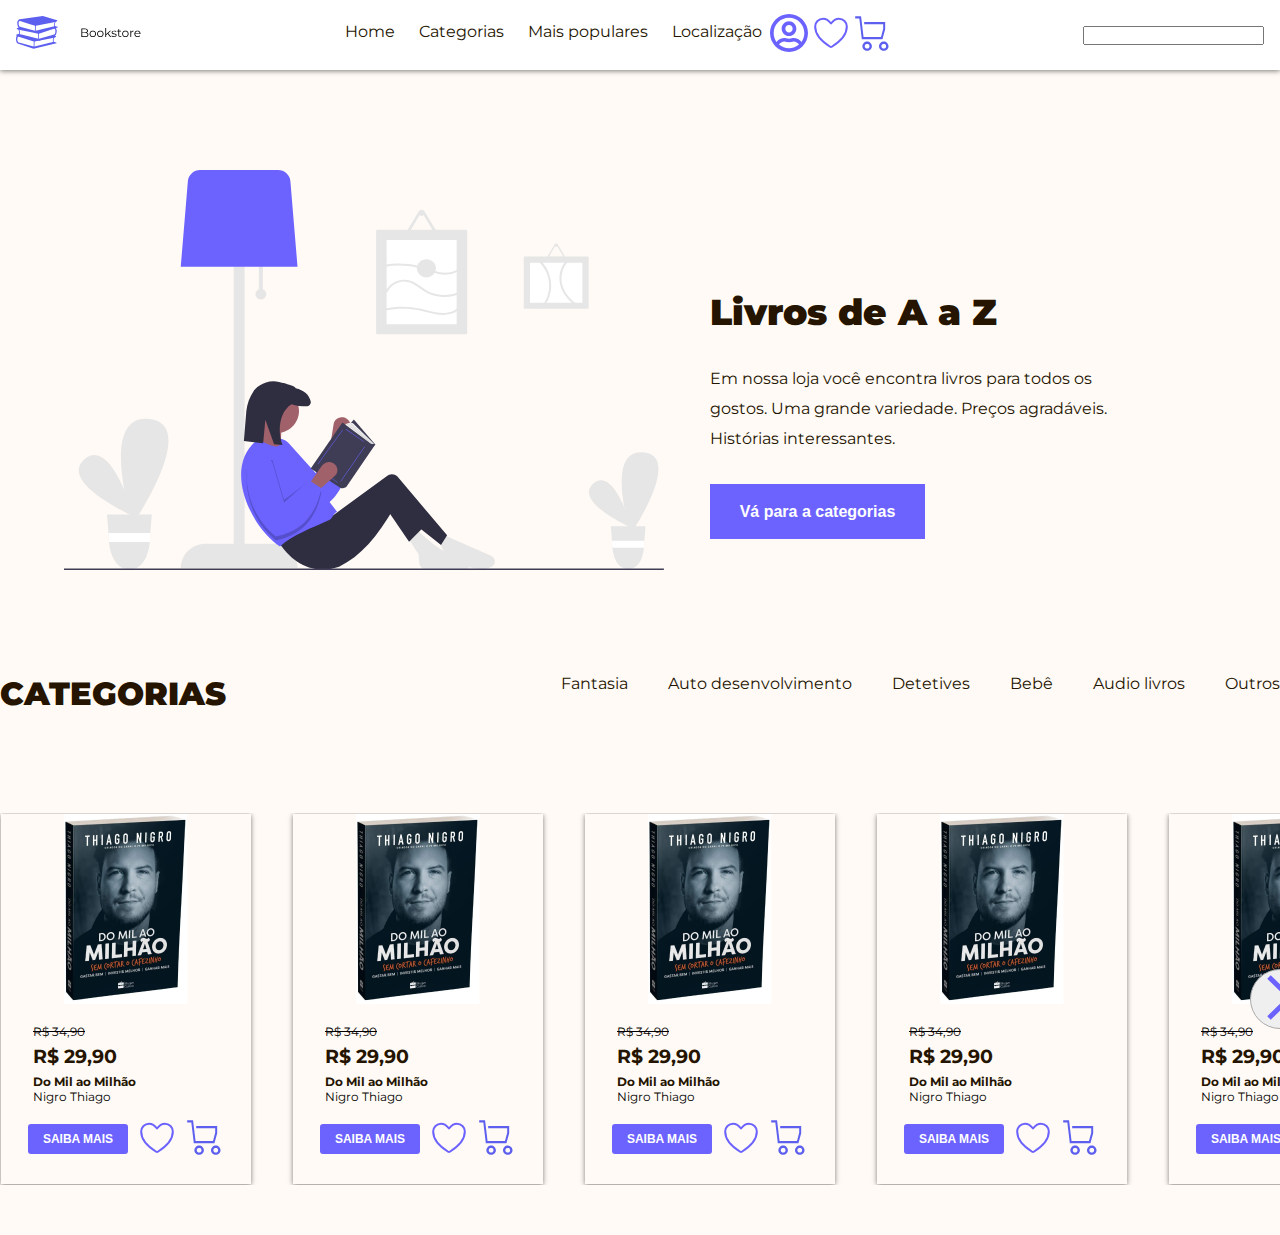
==== index.html @ a7e66784 "Colocação do header, da apresentação, categorias e do slider com múltiplos itens." ====
<!DOCTYPE html>
<html lang="pt-br">

<head>
    <meta charset="UTF-8">
    <meta http-equiv="X-UA-Compatible" content="IE=edge">
    <meta name="viewport" content="width=device-width, initial-scale=1.0">
    <link rel="preconnect" href="https://fonts.googleapis.com">
    <link rel="preconnect" href="https://fonts.gstatic.com" crossorigin>
    <link href="https://fonts.googleapis.com/css2?family=Montserrat:wght@400;900&display=swap" rel="stylesheet">
    <link rel="stylesheet" href="./css/header.css">
    <link rel="stylesheet" href="./css/styles_global.css">
    <link rel="stylesheet" href="./css/presentation.css">
    <link rel="stylesheet" href="./css/nav_categories.css">
    <link rel="stylesheet" href="./css/slider_Multiple_Items.css">
    <title>Bookstore</title>
</head>

<body>
    <header id="header">
        <a id="logo" href="">
            <img src="./img/icon/book_icon.svg" alt="Ícone da loja">
        </a>
        <nav id="nav">
            <button aria-label="Abrir Menu" id="btn-mobile" aria-haspopup="true" aria-controls="menu"
                aria-expanded="false">
                <span id="hamburger"></span>
            </button>
            <ul id="menu" role="menu">
                <li><a href="/">Home</a></li>
                <li><a href="/">Categorias</a></li>
                <li><a href="/">Mais populares</a></li>
                <li><a href="/">Localização</a></li>
            </ul>

            <div id="headerIcons">
                <img src="./img/icon/user_login.svg" alt="Ícone de login da conta">
                <img src="./img/icon/heart_icon.svg" alt="Ícone dos favoritos">
                <img src="./img/icon/shopping_cart_icon.svg" alt="Ícone de carrinho de compra">
            </div>
        </nav>
        <div id="searchEntry">
            <input type="text">
        </div>
    </header>
    <div id="presentation">
        <div id="imgPresentation">
            <img src="./img/illustration_of_person_reading_book.svg" alt="Ilustração de pessoa lendo livro">
        </div>
        <div id="presentationText">
            <h1>Livros de A a Z</h1>
            <p>Em nossa loja você encontra livros para todos os gostos. Uma grande variedade. Preços agradáveis.
                Histórias interessantes.
            </p>
            <button>
                <a href="http://">Vá para a categorias</a>
            </button>
        </div>
    </div>
    <nav id="nav_categories">
        <div>
            <h1>CATEGORIAS</h1>
        </div>
        <div>
            <ul id="menu_categories">
                <li><a href="/">Fantasia</a></li>
                <li><a href="/">Auto desenvolvimento</a> </li>
                <li><a href="/">Detetives</a></li>
                <li><a href="/">Bebê</a></li>
                <li><a href="/">Audio livros</a></li>
                <li><a href="/">Outros</a></li>
            </ul>
        </div>
    </nav>
    <div id="slider_Multiple_Items">
        <div class="carousel_container">
            <div class="carousel_inner">
                <div class="track">
                    <div class="card_container">
                        <div class="card">
                            <div class="img">
                                <img src="./img/book_cover/livro_do_Mil_Ao_Milhão.png" alt="">
                            </div>
                            <div class="info">
                                <span class="old_price">R$ 34,90</span>
                                <span class="price">R$ 29,90</span>
                                <span class="booksTitle">Do Mil ao Milhão</span>
                                <span class="author">Nigro Thiago</span>
                            </div>
                            <div class="footerCard">
                                <button> <a href="http://">SAIBA MAIS</a></button>
                                <img class="addToFavoritesIcon" src="./img/icon/heart_icon.svg"
                                    alt="Icone de adicionar aos favoritos">
                                <img class="shopping_cart_icon" src="./img/icon/shopping_cart_icon.svg"
                                    alt="Icone de Carrinho de compra">
                            </div>
                        </div>
                    </div>
                    <div class="card_container">
                        <div class="card">
                            <div class="img">
                                <img src="./img/book_cover/livro_do_Mil_Ao_Milhão.png" alt="">
                            </div>
                            <div class="info">
                                <span class="old_price">R$ 34,90</span>
                                <span class="price">R$ 29,90</span>
                                <span class="booksTitle">Do Mil ao Milhão</span>
                                <span class="author">Nigro Thiago</span>
                            </div>
                            <div class="footerCard">
                                <button> <a href="http://">SAIBA MAIS</a></button>
                                <img class="addToFavoritesIcon" src="./img/icon/heart_icon.svg"
                                    alt="Icone de adicionar aos favoritos">
                                <img class="shopping_cart_icon" src="./img/icon/shopping_cart_icon.svg"
                                    alt="Icone de Carrinho de compra">
                            </div>
                        </div>
                    </div>
                    <div class="card_container">
                        <div class="card">
                            <div class="img">
                                <img src="./img/book_cover/livro_do_Mil_Ao_Milhão.png" alt="">
                            </div>
                            <div class="info">
                                <span class="old_price">R$ 34,90</span>
                                <span class="price">R$ 29,90</span>
                                <span class="booksTitle">Do Mil ao Milhão</span>
                                <span class="author">Nigro Thiago</span>
                            </div>
                            <div class="footerCard">
                                <button> <a href="http://">SAIBA MAIS</a></button>
                                <img class="addToFavoritesIcon" src="./img/icon/heart_icon.svg"
                                    alt="Icone de adicionar aos favoritos">
                                <img class="shopping_cart_icon" src="./img/icon/shopping_cart_icon.svg"
                                    alt="Icone de Carrinho de compra">
                            </div>
                        </div>
                    </div>
                    <div class="card_container">
                        <div class="card">
                            <div class="img">
                                <img src="./img/book_cover/livro_do_Mil_Ao_Milhão.png" alt="">
                            </div>
                            <div class="info">
                                <span class="old_price">R$ 34,90</span>
                                <span class="price">R$ 29,90</span>
                                <span class="booksTitle">Do Mil ao Milhão</span>
                                <span class="author">Nigro Thiago</span>
                            </div>
                            <div class="footerCard">
                                <button> <a href="http://">SAIBA MAIS</a></button>
                                <img class="addToFavoritesIcon" src="./img/icon/heart_icon.svg"
                                    alt="Icone de adicionar aos favoritos">
                                <img class="shopping_cart_icon" src="./img/icon/shopping_cart_icon.svg"
                                    alt="Icone de Carrinho de compra">
                            </div>
                        </div>
                    </div>
                    <div class="card_container">
                        <div class="card">
                            <div class="img">
                                <img src="./img/book_cover/livro_do_Mil_Ao_Milhão.png" alt="">
                            </div>
                            <div class="info">
                                <span class="old_price">R$ 34,90</span>
                                <span class="price">R$ 29,90</span>
                                <span class="booksTitle">Do Mil ao Milhão</span>
                                <span class="author">Nigro Thiago</span>
                            </div>
                            <div class="footerCard">
                                <button> <a href="http://">SAIBA MAIS</a></button>
                                <img class="addToFavoritesIcon" src="./img/icon/heart_icon.svg"
                                    alt="Icone de adicionar aos favoritos">
                                <img class="shopping_cart_icon" src="./img/icon/shopping_cart_icon.svg"
                                    alt="Icone de Carrinho de compra">
                            </div>
                        </div>
                    </div>
                    <div class="card_container">
                        <div class="card">
                            <div class="img">
                                <img src="./img/book_cover/livro_do_Mil_Ao_Milhão.png" alt="">
                            </div>
                            <div class="info">
                                <span class="old_price">R$ 34,90</span>
                                <span class="price">R$ 29,90</span>
                                <span class="booksTitle">Do Mil ao Milhão</span>
                                <span class="author">Nigro Thiago</span>
                            </div>
                            <div class="footerCard">
                                <button> <a href="http://">SAIBA MAIS</a></button>
                                <img class="addToFavoritesIcon" src="./img/icon/heart_icon.svg"
                                    alt="Icone de adicionar aos favoritos">
                                <img class="shopping_cart_icon" src="./img/icon/shopping_cart_icon.svg"
                                    alt="Icone de Carrinho de compra">
                            </div>
                        </div>
                    </div>
                    <div class="card_container">
                        <div class="card">
                            <div class="img">
                                <img src="./img/book_cover/livro_do_Mil_Ao_Milhão.png" alt="">
                            </div>
                            <div class="info">
                                <span class="old_price">R$ 34,90</span>
                                <span class="price">R$ 29,90</span>
                                <span class="booksTitle">Do Mil ao Milhão</span>
                                <span class="author">Nigro Thiago</span>
                            </div>
                            <div class="footerCard">
                                <button> <a href="http://">SAIBA MAIS</a></button>
                                <img class="addToFavoritesIcon" src="./img/icon/heart_icon.svg"
                                    alt="Icone de adicionar aos favoritos">
                                <img class="shopping_cart_icon" src="./img/icon/shopping_cart_icon.svg"
                                    alt="Icone de Carrinho de compra">
                            </div>
                        </div>
                    </div>
                    <div class="card_container">
                        <div class="card">
                            <div class="img">
                                <img src="./img/book_cover/livro_do_Mil_Ao_Milhão.png" alt="">
                            </div>
                            <div class="info">
                                <span class="old_price">R$ 34,90</span>
                                <span class="price">R$ 29,90</span>
                                <span class="booksTitle">Do Mil ao Milhão</span>
                                <span class="author">Nigro Thiago</span>
                            </div>
                            <div class="footerCard">
                                <button> <a href="http://">SAIBA MAIS</a></button>
                                <img class="addToFavoritesIcon" src="./img/icon/heart_icon.svg"
                                    alt="Icone de adicionar aos favoritos">
                                <img class="shopping_cart_icon" src="./img/icon/shopping_cart_icon.svg"
                                    alt="Icone de Carrinho de compra">
                            </div>
                        </div>
                    </div>

                </div>
            </div>
            <div class="nav">
                <button class="prev">
                    <img src="./img/icon/left_arrow_icon.svg" alt="ícone de seta para o lado  direito">
                </button>
                <button class="next">
                    <img src="./img/icon/right_arrow_icon.svg" alt="ícone de seta para o lado  esquerdo">
                </button>
            </div>
        </div>
    </div>
    <script src="./js/header.js"></script>
    <script src="./js/slider_Multiple_Items.js"></script>
</body>

</html>
---- css/header.css ----
#logo {
  font-size: 1.5rem;
  font-weight: bold;
}

#header {
  box-sizing: border-box;
  height: 70px;
  padding: 1rem;
  display: flex;
  align-items: center;
  justify-content: space-between;
  background: white;
  box-shadow: 0px 1px 5px 0px rgb(0 0 0 / 50%);
}

#nav{
    display: flex;
    flex-direction: row;
}

#menu {
  display: flex;
  gap: 0.5rem;
}

#menu a {
  display: block;
  padding: 0.5rem;
  color: var(--color-text);
}

#btn-mobile {
  display: none;
}

@media (max-width: 1000px) {
    #header{
        display: grid;
        grid-template-areas: "logo icones menu"
                             "input input input";
        height: 140px;
    }
    #logo{
        grid-area: logo;
    }
    #nav{
        display: grid;
        grid-template-areas: "icones menu";
        row-gap: 30px;
    }
    #menu{
        grid-area: menu;
    }
    #headerIcons{
        grid-area: icones;
        margin: 0px 10px 0px 10px;
        height: 30px;
        display: flex;
        column-gap: 15px;
        grid-area: icones;
    }

    #searchEntry {
        grid-area: input;
        margin: auto;
    }

    #searchEntry > input{
        width: 80vw;
    }
    
}

@media (max-width: 700px) {
  #nav{
      margin-left: 10vw;
  }
  #menu {
    display: block;
    position: absolute;
    width: 100%;
    top: 70px;
    right: 0px;
    background: #e7e7e7;
    transition: 0.6s;
    z-index: 1000;
    height: 0px;
    visibility: hidden;
    overflow-y: hidden;
  }
  #nav.active #menu {
    height: calc(100vh - 70px);
    visibility: visible;
    overflow-y: auto;
  }
  #menu a {
    padding: 1rem 0;
    margin: 0 1rem;
    border-bottom: 2px solid rgba(0, 0, 0, 0.05);
  }
  #btn-mobile {
    display: flex;
    padding: 0.5rem 1rem;
    font-size: 1rem;
    border: none;
    background: none;
    cursor: pointer;
    gap: 0.5rem;
  }
  #hamburger {
    border-top: 2px solid;
    width: 20px;
  }
  #hamburger::after,
  #hamburger::before {
    content: '';
    display: block;
    width: 20px;
    height: 2px;
    background: currentColor;
    margin-top: 5px;
    transition: 0.3s;
    position: relative;
  }
  #nav.active #hamburger {
    border-top-color: transparent;
  }
  #nav.active #hamburger::before {
    transform: rotate(135deg);
  }
  #nav.active #hamburger::after {
    transform: rotate(-135deg);
    top: -7px;
  }
}
---- css/styles_global.css ----
*{
    margin: 0;
    padding: 0;
    box-sizing: border-box;
}

:root{
    --title-color: #241400;
    --color-purple: #6C63FF;
    --color-text: #241400;
    --color-text-white: #FFFFFF;
}

body{
    font-family: 'Montserrat', sans-serif;
    background-color: #FFFAF5;
}

h1{
    font-weight: 900;
    color: var(--title-color);
}

a {
    text-decoration: none;
}

ul {
    list-style: none;
}
---- css/presentation.css ----
#presentation {
    max-width: 1300px;
    width: 90vw;
    margin: auto;
    margin-top: 100px;
    display: grid;
    grid-template-columns: repeat(auto-fit, minmax(450px, 1fr));
}

#imgPresentation >img{
    max-width: 600px;
    width: 100vw;
}

#presentationText {
    max-width: 410px;
    width: 80vw;
    margin: 120px 0px 0px 70px;
}

#presentationText>h1 {
    font-size: 2.25rem;
    margin-bottom: 30px;
}

#presentationText>p {
    font-size: 1rem;
    margin-bottom: 30px;
    line-height: 30px;
    color: var(--color-text);
}

#presentationText>button{
    width: 215px;
    height: 55px;
    background-color: var(--color-purple);
    border: 0px;
}

#presentationText>button>a{
    font-weight: 900;
    font-size: 1rem;
    color: var(--color-text-white);
}

@media (max-width: 1000px) {
    #presentation{
        margin-top: 45px;
        grid-template-areas: "text"
                             "image";
    }
      
    #presentationText{
        max-width: 90vw;
        grid-area: text;
        margin: 45px 15px 30px 15px;
        text-align: center;
    }
    #imgPresentation{
        grid-area: image;
    }
}
---- css/nav_categories.css ----
#nav_categories{
    max-width: 1300px;
    margin: 100px auto;
    display: flex;
    justify-content: space-between;

}

#menu_categories{
    display: flex;
    gap: 2.5rem;
}

#menu_categories a {
  color: var(--color-text);
}
---- css/slider_Multiple_Items.css ----
.carousel_container {
  width: 1280px;
  margin: 50px auto;
  min-height: 200px;
  position: relative;
}

.carousel_container .carousel_inner {
  overflow: hidden;
}

.carousel_container .track {
  display: inline-flex;
  transition: transform 0.5s;
  column-gap: 40px;
}

.card_container {
  margin: 1px;
  box-shadow: 0px 1px 5px 0px rgb(0 0 0 / 50%);
}

.carousel_container .card_container {
  width: 250px;
  flex-shrink: 0;
  height: 370px;
  box-sizing: border-box;
}

.carousel_container .card_container .card {
  display: flex;
  flex-direction: column;
  width: 100%;
  height: 100%;
}

.nav button {
  width: 60px;
  height: 60px;
  border-radius: 50%;
  border: 1px solid #aaa;
  position: absolute;
  top: 50%;
  transform: translateY(-50%);
  cursor: pointer;
}

.nav .prev {
  left: -30px;
  display: none;
}

.nav .prev.show {
  display: block;
}

.nav .next {
  right: -30px;
}

.nav .next.hide {
  display: none;
}

.card>* {
  flex: 1;
}

.card .img {
  display: flex;
  justify-content: center;
  align-items: center;
  font-size: 30px;
}

.info {
  display: flex;
  flex-direction: column;
  padding: 20px 32px 0px 32px;
}

.old_price{
  text-decoration: line-through;
  font-size: 0.75rem;
}

.price {
  font-weight: bold;
  font-size: 1.2rem;
  line-height: 35px;
  color: #241400;
}

.booksTitle {
  font-size: 0.75rem;
  color: #241400;
  font-weight: bold;
}

.author {
  font-size: 0.75rem;
  font-weight: 400;
}

.footerCard {
  display: grid;
  grid-template-columns: 100px 38px 38px;
  column-gap: 10px;
  margin: 15px auto;
  cursor: pointer;
}

.footerCard>button {
  width: 100px;
  height: 30px;
  background-color: #6C63FF;
  text-transform: uppercase;
  border: 0px;
  color: white;
  font-weight: 900;
  border-radius: 3px;
  font-size: 0.75rem;
  margin-top: 5px;
}

.footerCard a{
    color: var(--color-text-white);
}

@media screen and (max-width: 768px) {
  .carousel_container {
    width: 80%;
  }
}

@media screen and (max-width: 1024px) {
  .carousel_container {
    width: 85%;
  }
}
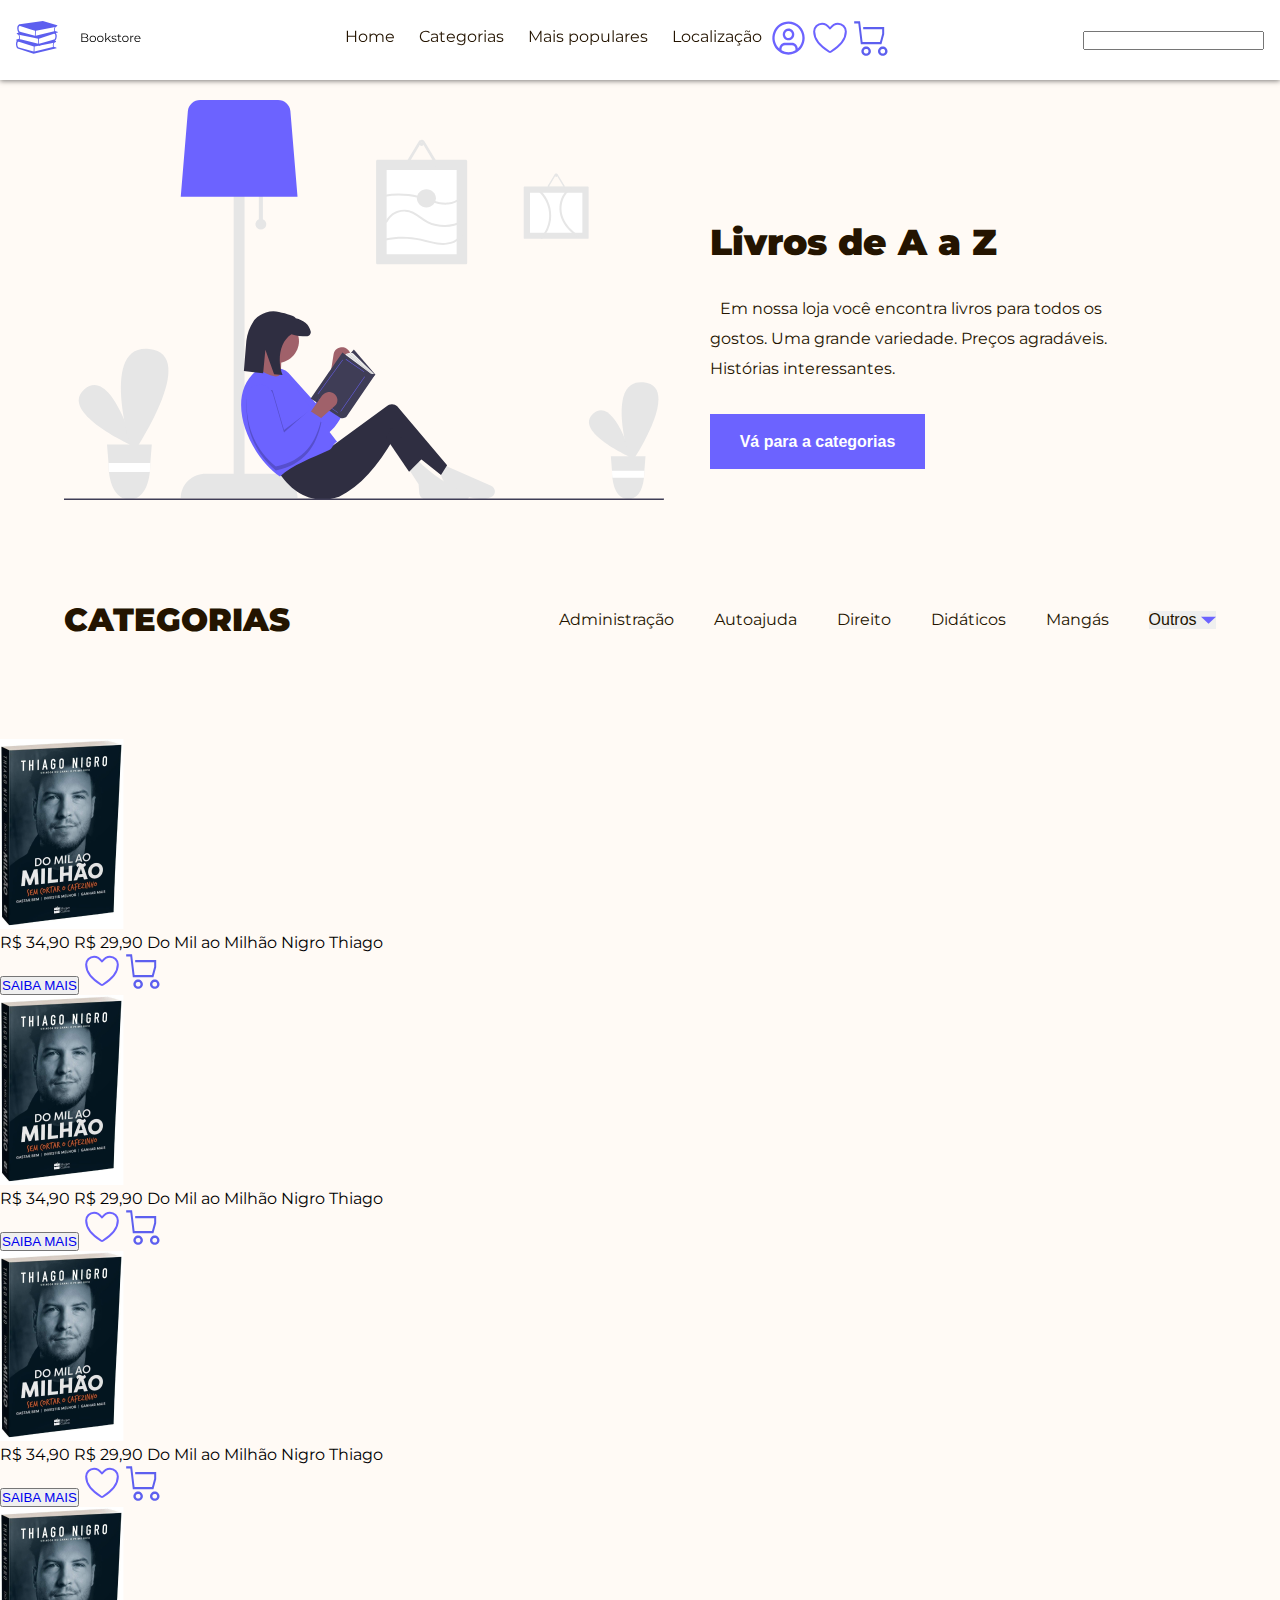
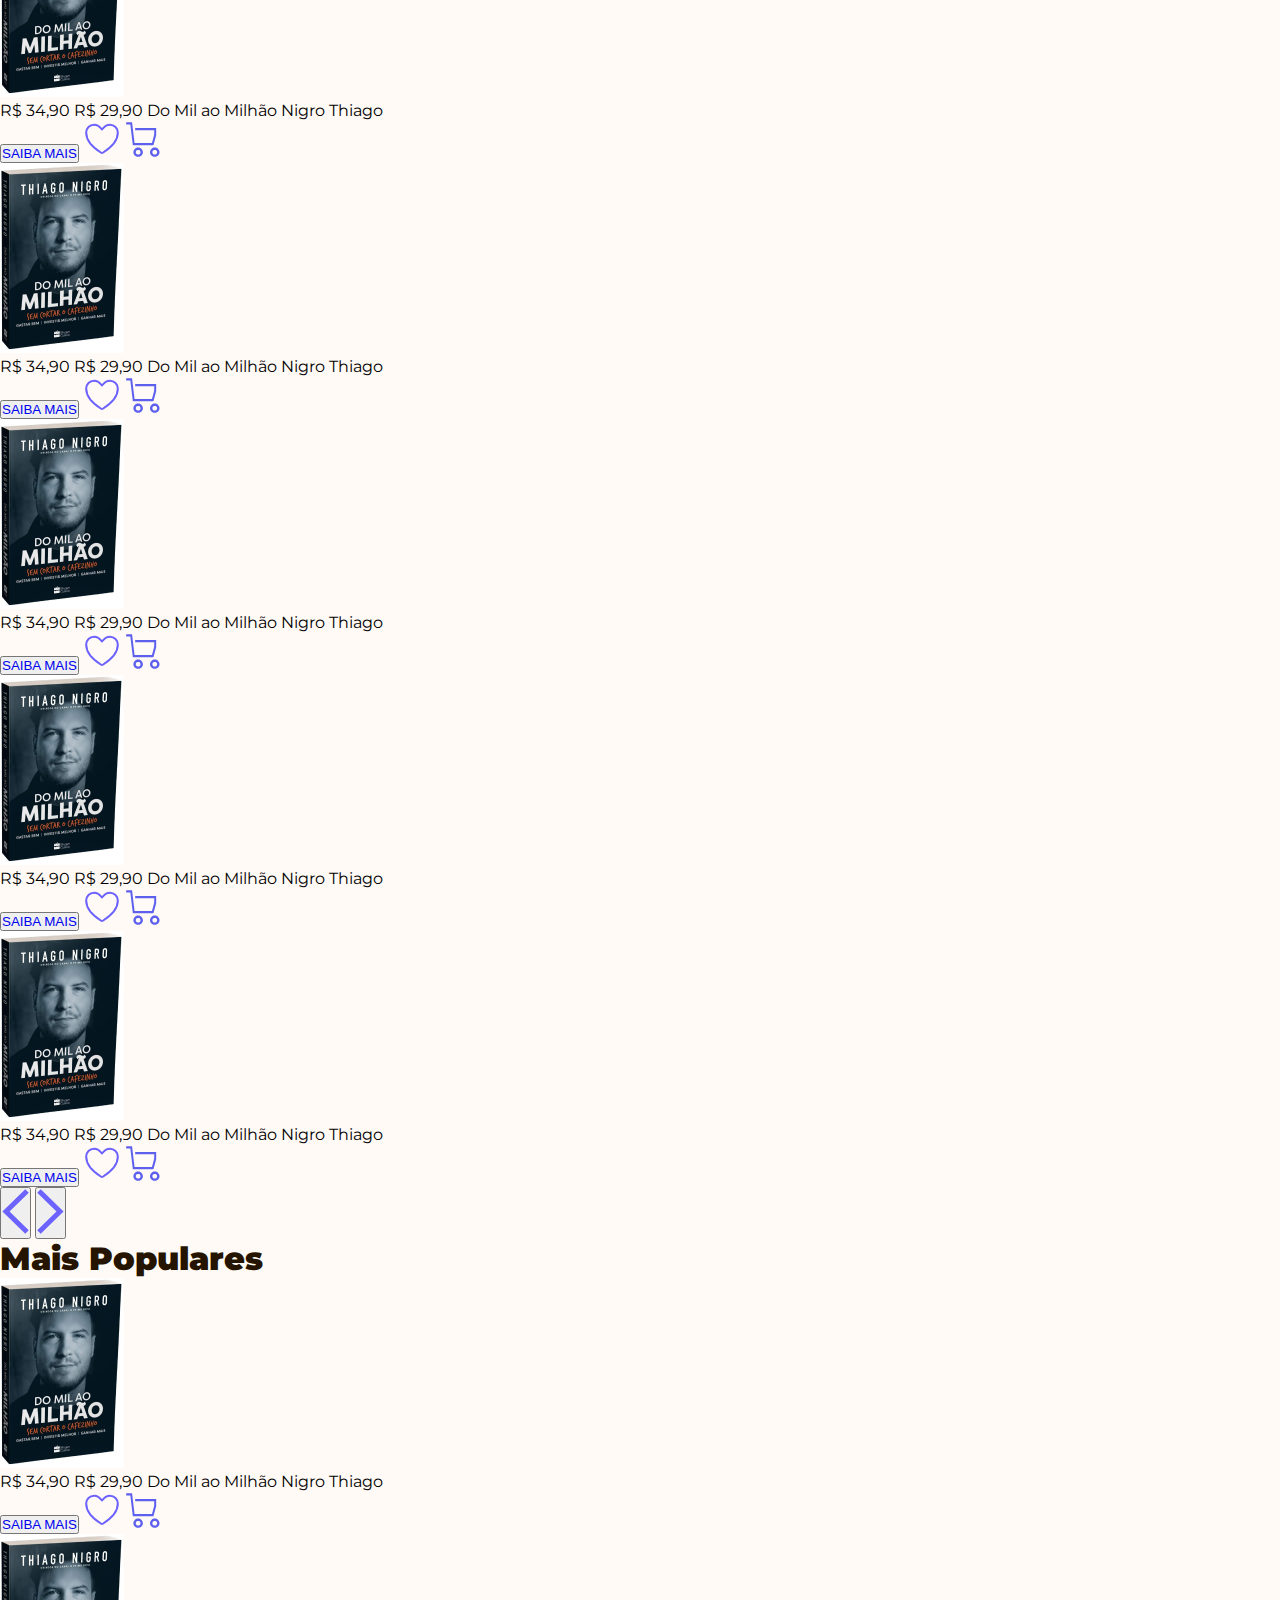
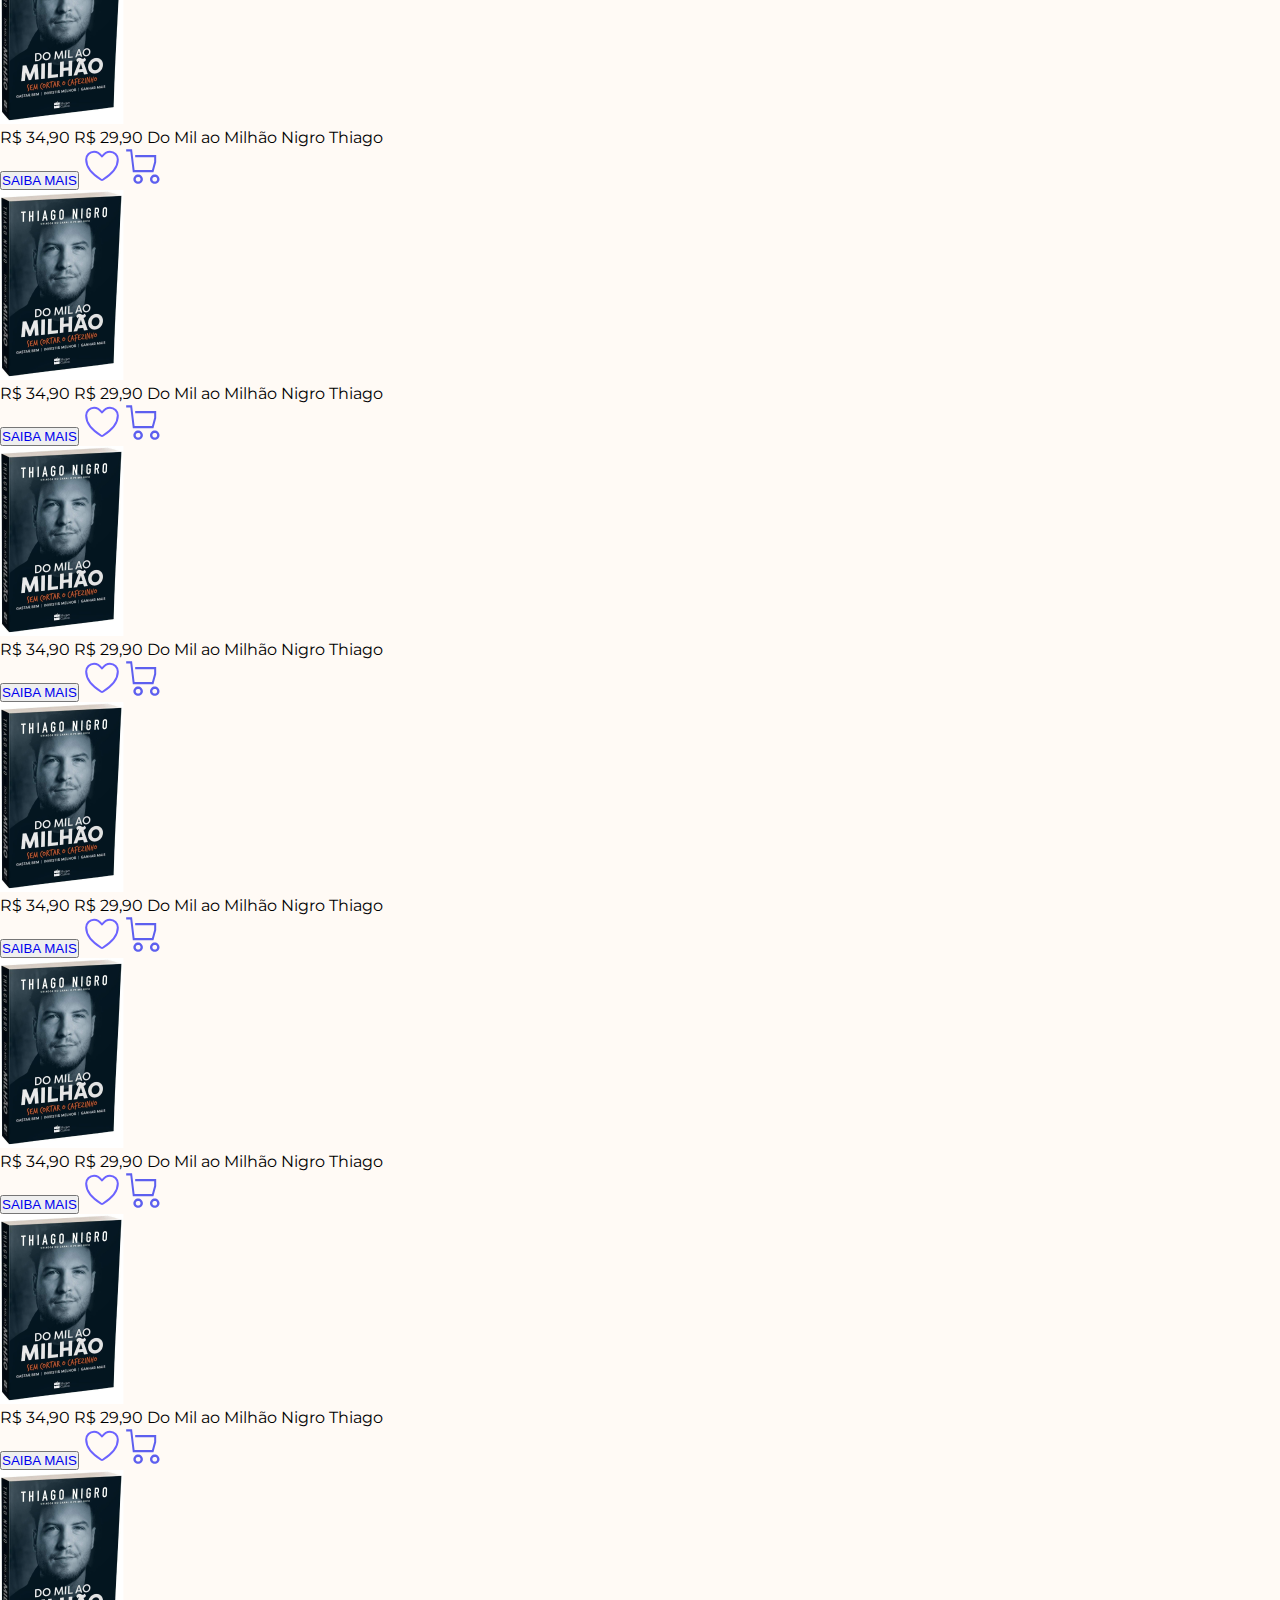
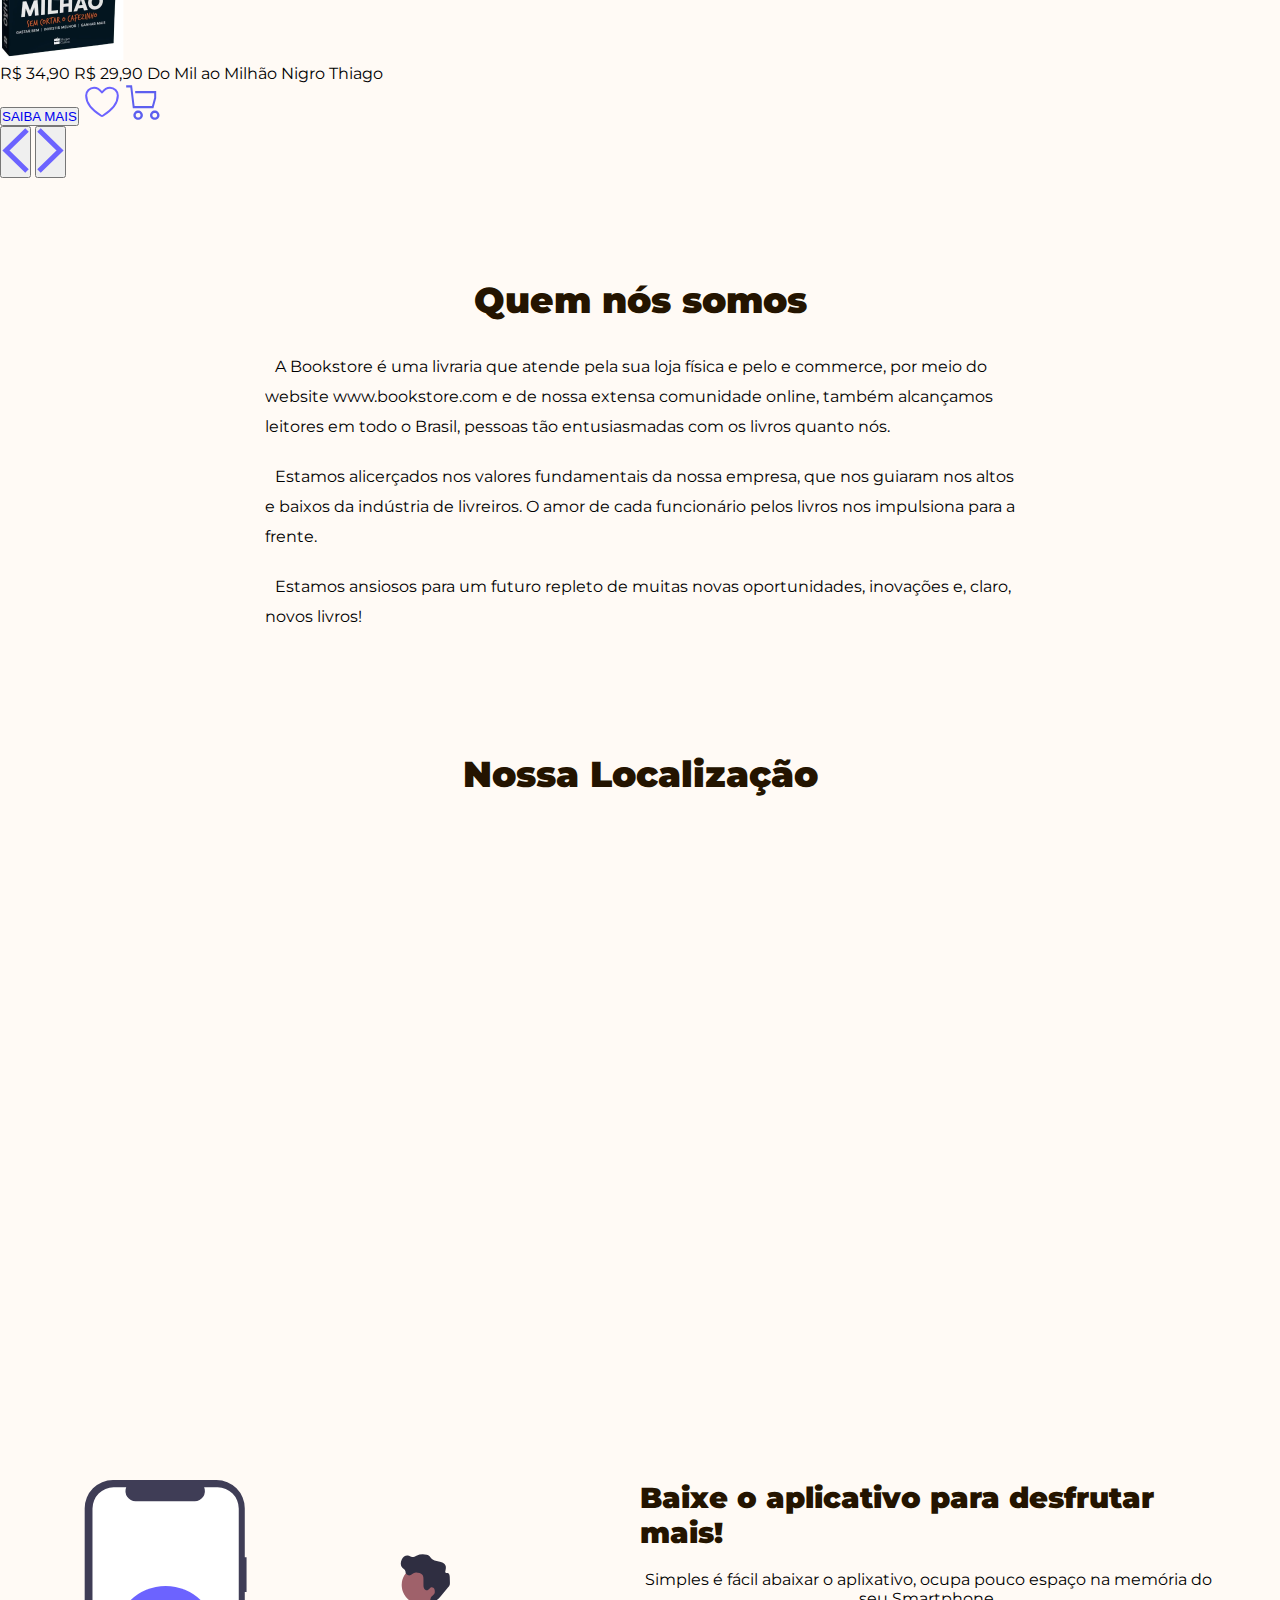
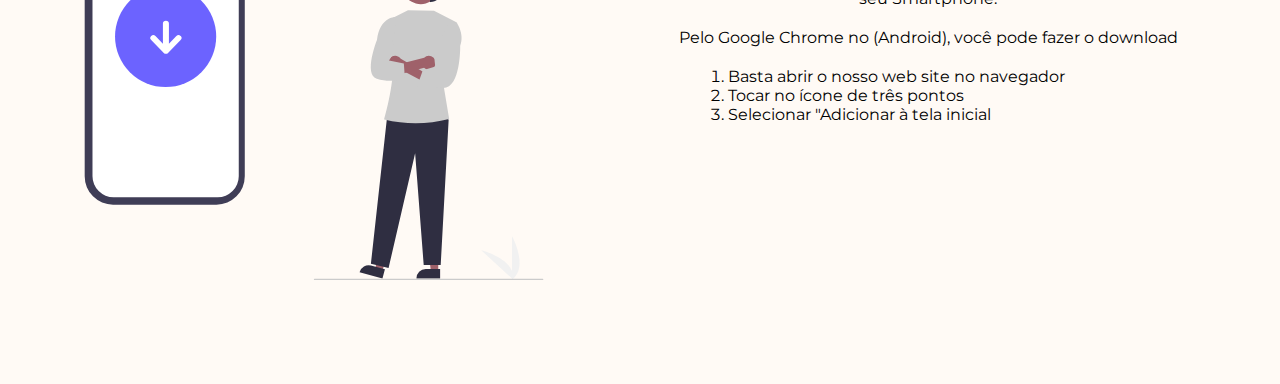
==== commit 6bc2e9de: "Apresentação, categorias, quem somos, localização e baixe o aplicativo terminados." ====
--- a/index.html
+++ b/index.html
@@ -12,7 +12,10 @@
     <link rel="stylesheet" href="./css/styles_global.css">
     <link rel="stylesheet" href="./css/presentation.css">
     <link rel="stylesheet" href="./css/nav_categories.css">
-    <link rel="stylesheet" href="./css/slider_Multiple_Items.css">
+    <link rel="stylesheet" href="./css/slider_multiple_items.css">
+    <link rel="stylesheet" href="./css/who_we_are.css">
+    <link rel="stylesheet" href="./css/localization.css">
+    <link rel="stylesheet" href="./css/download.css">
     <title>Bookstore</title>
 </head>
 
@@ -43,6 +46,7 @@
             <input type="text">
         </div>
     </header>
+
     <div id="presentation">
         <div id="imgPresentation">
             <img src="./img/illustration_of_person_reading_book.svg" alt="Ilustração de pessoa lendo livro">
@@ -58,21 +62,37 @@
         </div>
     </div>
     <nav id="nav_categories">
+
         <div>
             <h1>CATEGORIAS</h1>
         </div>
         <div>
             <ul id="menu_categories">
-                <li><a href="/">Fantasia</a></li>
-                <li><a href="/">Auto desenvolvimento</a> </li>
-                <li><a href="/">Detetives</a></li>
-                <li><a href="/">Bebê</a></li>
-                <li><a href="/">Audio livros</a></li>
-                <li><a href="/">Outros</a></li>
+                <div>
+                    <li><a href="/">Administração</a></li>
+                    <li><a href="/">Autoajuda</a> </li>
+                    <li><a href="/">Direito</a></li>
+                </div>
+                <div>
+                    <li><a href="/">Didáticos</a></li>
+                    <li><a href="/">Mangás</a></li>
+                    <div class="dropdown">
+                        <button class="dropbtn">Outros <img src="./img/icon/triangle.svg" alt="triângulo">
+                        </button>
+                        <div class="dropdown_content">
+                            <a href="#">Literatura Estrangeira</a>
+                            <a href="#">Literatura Infantojuvenil</a>
+                            <a href="#">Literatura Nacional</a>
+                            <a href="#">Medicina</a>
+                        </div>
+                    </div>
+                </div>
+
             </ul>
         </div>
     </nav>
-    <div id="slider_Multiple_Items">
+
+    <div id="slider_multiple_items">
         <div class="carousel_container">
             <div class="carousel_inner">
                 <div class="track">
@@ -249,6 +269,223 @@
             </div>
         </div>
     </div>
+    <div id="slider_multiple_items1">
+        <h1>Mais Populares</h1>
+        <div class="carousel_container carousel_container1">
+            <div class="carousel_inner">
+                <div class="track track1">
+                    <div class="card_container">
+                        <div class="card">
+                            <div class="img">
+                                <img src="./img/book_cover/livro_do_Mil_Ao_Milhão.png" alt="">
+                            </div>
+                            <div class="info">
+                                <span class="old_price">R$ 34,90</span>
+                                <span class="price">R$ 29,90</span>
+                                <span class="booksTitle">Do Mil ao Milhão</span>
+                                <span class="author">Nigro Thiago</span>
+                            </div>
+                            <div class="footerCard">
+                                <button> <a href="http://">SAIBA MAIS</a></button>
+                                <img class="addToFavoritesIcon" src="./img/icon/heart_icon.svg"
+                                    alt="Icone de adicionar aos favoritos">
+                                <img class="shopping_cart_icon" src="./img/icon/shopping_cart_icon.svg"
+                                    alt="Icone de Carrinho de compra">
+                            </div>
+                        </div>
+                    </div>
+                    <div class="card_container">
+                        <div class="card">
+                            <div class="img">
+                                <img src="./img/book_cover/livro_do_Mil_Ao_Milhão.png" alt="">
+                            </div>
+                            <div class="info">
+                                <span class="old_price">R$ 34,90</span>
+                                <span class="price">R$ 29,90</span>
+                                <span class="booksTitle">Do Mil ao Milhão</span>
+                                <span class="author">Nigro Thiago</span>
+                            </div>
+                            <div class="footerCard">
+                                <button> <a href="http://">SAIBA MAIS</a></button>
+                                <img class="addToFavoritesIcon" src="./img/icon/heart_icon.svg"
+                                    alt="Icone de adicionar aos favoritos">
+                                <img class="shopping_cart_icon" src="./img/icon/shopping_cart_icon.svg"
+                                    alt="Icone de Carrinho de compra">
+                            </div>
+                        </div>
+                    </div>
+                    <div class="card_container">
+                        <div class="card">
+                            <div class="img">
+                                <img src="./img/book_cover/livro_do_Mil_Ao_Milhão.png" alt="">
+                            </div>
+                            <div class="info">
+                                <span class="old_price">R$ 34,90</span>
+                                <span class="price">R$ 29,90</span>
+                                <span class="booksTitle">Do Mil ao Milhão</span>
+                                <span class="author">Nigro Thiago</span>
+                            </div>
+                            <div class="footerCard">
+                                <button> <a href="http://">SAIBA MAIS</a></button>
+                                <img class="addToFavoritesIcon" src="./img/icon/heart_icon.svg"
+                                    alt="Icone de adicionar aos favoritos">
+                                <img class="shopping_cart_icon" src="./img/icon/shopping_cart_icon.svg"
+                                    alt="Icone de Carrinho de compra">
+                            </div>
+                        </div>
+                    </div>
+                    <div class="card_container">
+                        <div class="card">
+                            <div class="img">
+                                <img src="./img/book_cover/livro_do_Mil_Ao_Milhão.png" alt="">
+                            </div>
+                            <div class="info">
+                                <span class="old_price">R$ 34,90</span>
+                                <span class="price">R$ 29,90</span>
+                                <span class="booksTitle">Do Mil ao Milhão</span>
+                                <span class="author">Nigro Thiago</span>
+                            </div>
+                            <div class="footerCard">
+                                <button> <a href="http://">SAIBA MAIS</a></button>
+                                <img class="addToFavoritesIcon" src="./img/icon/heart_icon.svg"
+                                    alt="Icone de adicionar aos favoritos">
+                                <img class="shopping_cart_icon" src="./img/icon/shopping_cart_icon.svg"
+                                    alt="Icone de Carrinho de compra">
+                            </div>
+                        </div>
+                    </div>
+                    <div class="card_container">
+                        <div class="card">
+                            <div class="img">
+                                <img src="./img/book_cover/livro_do_Mil_Ao_Milhão.png" alt="">
+                            </div>
+                            <div class="info">
+                                <span class="old_price">R$ 34,90</span>
+                                <span class="price">R$ 29,90</span>
+                                <span class="booksTitle">Do Mil ao Milhão</span>
+                                <span class="author">Nigro Thiago</span>
+                            </div>
+                            <div class="footerCard">
+                                <button> <a href="http://">SAIBA MAIS</a></button>
+                                <img class="addToFavoritesIcon" src="./img/icon/heart_icon.svg"
+                                    alt="Icone de adicionar aos favoritos">
+                                <img class="shopping_cart_icon" src="./img/icon/shopping_cart_icon.svg"
+                                    alt="Icone de Carrinho de compra">
+                            </div>
+                        </div>
+                    </div>
+                    <div class="card_container">
+                        <div class="card">
+                            <div class="img">
+                                <img src="./img/book_cover/livro_do_Mil_Ao_Milhão.png" alt="">
+                            </div>
+                            <div class="info">
+                                <span class="old_price">R$ 34,90</span>
+                                <span class="price">R$ 29,90</span>
+                                <span class="booksTitle">Do Mil ao Milhão</span>
+                                <span class="author">Nigro Thiago</span>
+                            </div>
+                            <div class="footerCard">
+                                <button> <a href="http://">SAIBA MAIS</a></button>
+                                <img class="addToFavoritesIcon" src="./img/icon/heart_icon.svg"
+                                    alt="Icone de adicionar aos favoritos">
+                                <img class="shopping_cart_icon" src="./img/icon/shopping_cart_icon.svg"
+                                    alt="Icone de Carrinho de compra">
+                            </div>
+                        </div>
+                    </div>
+                    <div class="card_container">
+                        <div class="card">
+                            <div class="img">
+                                <img src="./img/book_cover/livro_do_Mil_Ao_Milhão.png" alt="">
+                            </div>
+                            <div class="info">
+                                <span class="old_price">R$ 34,90</span>
+                                <span class="price">R$ 29,90</span>
+                                <span class="booksTitle">Do Mil ao Milhão</span>
+                                <span class="author">Nigro Thiago</span>
+                            </div>
+                            <div class="footerCard">
+                                <button> <a href="http://">SAIBA MAIS</a></button>
+                                <img class="addToFavoritesIcon" src="./img/icon/heart_icon.svg"
+                                    alt="Icone de adicionar aos favoritos">
+                                <img class="shopping_cart_icon" src="./img/icon/shopping_cart_icon.svg"
+                                    alt="Icone de Carrinho de compra">
+                            </div>
+                        </div>
+                    </div>
+                    <div class="card_container">
+                        <div class="card">
+                            <div class="img">
+                                <img src="./img/book_cover/livro_do_Mil_Ao_Milhão.png" alt="">
+                            </div>
+                            <div class="info">
+                                <span class="old_price">R$ 34,90</span>
+                                <span class="price">R$ 29,90</span>
+                                <span class="booksTitle">Do Mil ao Milhão</span>
+                                <span class="author">Nigro Thiago</span>
+                            </div>
+                            <div class="footerCard">
+                                <button> <a href="http://">SAIBA MAIS</a></button>
+                                <img class="addToFavoritesIcon" src="./img/icon/heart_icon.svg"
+                                    alt="Icone de adicionar aos favoritos">
+                                <img class="shopping_cart_icon" src="./img/icon/shopping_cart_icon.svg"
+                                    alt="Icone de Carrinho de compra">
+                            </div>
+                        </div>
+                    </div>
+
+                </div>
+            </div>
+            <div class="nav">
+                <button class="prev prev1">
+                    <img src="./img/icon/left_arrow_icon.svg" alt="ícone de seta para o lado  direito">
+                </button>
+                <button class="next next1">
+                    <img src="./img/icon/right_arrow_icon.svg" alt="ícone de seta para o lado  esquerdo">
+                </button>
+            </div>
+        </div>
+    </div>
+    <section id="who_we_are">
+        <h1>Quem nós somos</h1>
+        <p>
+            A Bookstore é uma livraria que atende pela sua loja física e pelo e commerce, por meio do website
+            www.bookstore.com e de nossa extensa comunidade online, também alcançamos leitores em todo o Brasil, pessoas
+            tão entusiasmadas com os livros quanto nós.
+        </p>
+        <p>
+            Estamos alicerçados nos valores fundamentais da nossa empresa, que nos guiaram nos altos e baixos da
+            indústria de livreiros. O amor de cada funcionário pelos livros nos impulsiona para a frente.
+        </p>
+        <p>
+            Estamos ansiosos para um futuro repleto de muitas novas oportunidades, inovações e, claro, novos livros!
+        </p>
+    </section>
+    <section id="localization">
+        <h1>Nossa Localização</h1>
+        <iframe
+            src="https://www.google.com/maps/embed?pb=!1m18!1m12!1m3!1d3658.1047723391343!2d-46.900181785022966!3d-23.52873378469903!2m3!1f0!2f0!3f0!3m2!1i1024!2i768!4f13.1!3m3!1m2!1s0x94cf0154039cb55b%3A0xadf34a919f156950!2sSENAI%20Jandira%20-%20Professor%20Vicente%20Amato!5e0!3m2!1spt-BR!2sbr!4v1630779715998!5m2!1spt-BR!2sbr"
+            width="750" height="550" style="border:0;" allowfullscreen="" loading="lazy"></iframe>
+    </section>
+    <div id="download">
+        <div id="img_dowload">
+            <img src="./img/download_illustration.svg">
+        </div>
+        <div id="download_presentation">
+            <h1>Baixe o aplicativo para desfrutar mais!</h1>
+            <div id="text_dowload">
+                <p>Simples é fácil abaixar o aplixativo, ocupa pouco espaço na memória do seu Smartphone.</p>
+                <p>Pelo Google Chrome no (Android), você pode fazer o download</p>
+                <ol>
+                    <li>Basta abrir o nosso web site no navegador</li>
+                    <li>Tocar no ícone de três pontos </li>
+                    <li>Selecionar "Adicionar à tela inicial</li>
+                </ol>
+            </div>
+        </div>
+    </div>
+
     <script src="./js/header.js"></script>
     <script src="./js/slider_Multiple_Items.js"></script>
 </body>
--- a/css/header.css
+++ b/css/header.css
@@ -4,13 +4,17 @@
 }
 
 #header {
+  position: fixed;
+  top: 0px;
   box-sizing: border-box;
-  height: 70px;
+  height: 80px;
   padding: 1rem;
   display: flex;
   align-items: center;
   justify-content: space-between;
   background: white;
+  width: 100%;
+  z-index: 3;
   box-shadow: 0px 1px 5px 0px rgb(0 0 0 / 50%);
 }
 
@@ -36,6 +40,7 @@
 
 @media (max-width: 1000px) {
     #header{
+      position: unset;
         display: grid;
         grid-template-areas: "logo icones menu"
                              "input input input";
@@ -82,7 +87,7 @@
     width: 100%;
     top: 70px;
     right: 0px;
-    background: #e7e7e7;
+    background-color: white;
     transition: 0.6s;
     z-index: 1000;
     height: 0px;
--- a/css/styles_global.css
+++ b/css/styles_global.css
@@ -9,11 +9,12 @@
     --color-purple: #6C63FF;
     --color-text: #241400;
     --color-text-white: #FFFFFF;
+    --color-background: #FFFAF5;
 }
 
 body{
     font-family: 'Montserrat', sans-serif;
-    background-color: #FFFAF5;
+    background-color: var(--color-background);
 }
 
 h1{
@@ -29,3 +30,15 @@
     list-style: none;
 }
 
+#header,
+#localization,
+#presentation,
+#who_we_are,
+#download,
+#nav_categories{
+    overflow-x: hidden;
+}
+
+.general_formatting{
+   margin: 100px auto;
+}
--- a/css/presentation.css
+++ b/css/presentation.css
@@ -5,10 +5,14 @@
     margin-top: 100px;
     display: grid;
     grid-template-columns: repeat(auto-fit, minmax(450px, 1fr));
+
 }
 
-#imgPresentation >img{
+#imgPresentation>img {
+    display: block;
+    margin: auto;
     max-width: 600px;
+
     width: 100vw;
 }
 
@@ -30,33 +34,41 @@
     color: var(--color-text);
 }
 
-#presentationText>button{
+#presentationText>p::first-letter {
+    margin-left: 10px;
+}
+
+#presentationText>button {
     width: 215px;
     height: 55px;
     background-color: var(--color-purple);
     border: 0px;
 }
 
-#presentationText>button>a{
+#presentationText>button>a {
     font-weight: 900;
     font-size: 1rem;
     color: var(--color-text-white);
 }
 
 @media (max-width: 1000px) {
-    #presentation{
-        margin-top: 45px;
-        grid-template-areas: "text"
-                             "image";
+    #presentation {
+        grid-template-areas: "text" "image";
     }
-      
-    #presentationText{
+    #presentationText {
         max-width: 90vw;
         grid-area: text;
         margin: 45px 15px 30px 15px;
         text-align: center;
     }
-    #imgPresentation{
+    #imgPresentation {
         grid-area: image;
     }
-}+}
+
+@media (max-width: 750px) {
+    #presentation {
+        margin-top: 50px;
+    }
+}
+   --- a/css/nav_categories.css
+++ b/css/nav_categories.css
@@ -1,16 +1,99 @@
-#nav_categories{
-    max-width: 1300px;
-    margin: 100px auto;
-    display: flex;
-    justify-content: space-between;
-
+#nav_categories {
+  max-width: 1300px;
+  width: 90vw;
+  margin: 100px auto;
+  display: flex;
+  justify-content: space-between;
 }
 
-#menu_categories{
-    display: flex;
-    gap: 2.5rem;
+#nav_categories h1{
+  text-align: center;
+}
+
+#menu_categories {
+  display: flex;
+  margin: 10px 0px 0px 10px;
+}
+
+#menu_categories>div {
+  display: flex;
+}
+
+#menu_categories>div>li {
+  margin-right: 40px;
 }
 
 #menu_categories a {
   color: var(--color-text);
+}
+
+.dropbtn {
+  color: var(--color-text);
+  font-size: 16px;
+  border: none;
+  cursor: pointer;
+}
+
+.dropbtn>img {
+  margin-bottom: 1px;
+}
+
+.dropdown_content {
+  display: none;
+  position: absolute;
+  background-color: #f9f9f9;
+  min-width: 160px;
+  margin-left: -150px;
+  box-shadow: 0px 8px 16px 0px rgba(0, 0, 0, 0.2);
+  z-index: 3;
+}
+
+.dropdown_content a {
+  color: var(--color-text);
+  padding: 12px 16px;
+  text-decoration: none;
+  display: block;
+}
+
+.dropdown:hover .dropdown_content {
+  display: block;
+}
+
+@media (max-width: 1000px) {
+  #nav_categories {
+    display: grid;
+    grid-template-columns: repeat(auto-fit, minmax(500px, 1fr));
+  }
+}
+
+@media (max-width: 750px) {
+  #nav_categories{
+    margin: 50px auto;
+  }
+
+  #nav_categories div{
+    margin-top: 50px auto;
+  }
+  
+  #nav_categories div{
+    width: 90vw;
+  }
+  #nav_categories div{
+    width: 90vw;
+  }
+
+  #menu_categories {
+    max-width: 80vw;
+    margin: 10px auto;
+    display: grid;
+    grid-template-rows: 1fr 1fr;
+  }
+  #menu_categories > div{
+    margin-bottom: 20px;
+  }
+
+  #menu_categories>div>li {
+    margin-right: 20px;
+  }
+
 }--- a/css/who_we_are.css
+++ b/css/who_we_are.css
@@ -0,0 +1,27 @@
+#who_we_are {
+    max-width: 750px;
+    width: 90vw;
+    margin: 100px auto;
+}
+
+#who_we_are>h1 {
+    font-size: 2.25rem;
+    text-align: center;
+    margin-bottom: 30px;
+}
+
+#who_we_are p {
+    line-height: 30px;
+    font-size: 1rem;
+    margin-bottom: 20px;
+}
+
+#who_we_are p::first-letter {
+    margin-left: 10px;
+}
+
+@media (max-width: 750px) {
+    #who_we_are {
+        margin: 50px auto;
+    }
+}--- a/css/localization.css
+++ b/css/localization.css
@@ -0,0 +1,11 @@
+#localization{
+    max-width: 750px;
+    width: 90vw;
+    margin: 50px auto;
+}
+
+#localization > h1{
+    font-size: 2.25rem;
+    text-align: center;
+    margin-bottom: 30px;
+}
--- a/css/download.css
+++ b/css/download.css
@@ -0,0 +1,67 @@
+#download {
+    max-width: 1300px;
+    width: 90vw;
+    margin: 100px auto;
+    display: grid;
+    grid-template-columns: repeat(auto-fit, minmax(450px, 1fr));
+}
+
+#download img {
+    max-width: 500px;
+    width: 90vw;
+    max-height: 400px;
+}
+
+#download h1 {
+    font-size: 1.8rem;
+}
+
+#text_dowload>p:nth-child(1) {
+    margin: 20px auto;
+    max-width: 444px;
+    max-width: 90vw;
+    text-align: center;
+}
+
+#text_dowload>p:nth-child(2) {
+    text-align: center;
+    max-width: 90vw;
+}
+
+#text_dowload>ol {
+    max-width: 400px;
+    width: 90vw;
+    margin: 20px auto;
+}
+
+@media (max-width: 1000px) {
+    #download {
+        grid-template-areas: "text" "img";
+    }
+    #download_presentation {
+        grid-area: text;
+    }
+    #img_dowload {
+        grid-area: img;
+    }
+}
+
+@media (max-width: 600px) {
+    #download {
+        margin-top: 50px auto;
+    }
+
+    #download h1 {
+        font-size: 1.6rem;
+    }
+    #text_dowload  p{
+        margin-top: 20px;
+        text-align: start !important;
+    }
+    #text_dowload>p:nth-child(1) {
+        margin: 20px 0px 0px 0px;
+    }
+    #text_dowload>ol {
+        margin: 20px 0px 30px 0px;
+    }
+}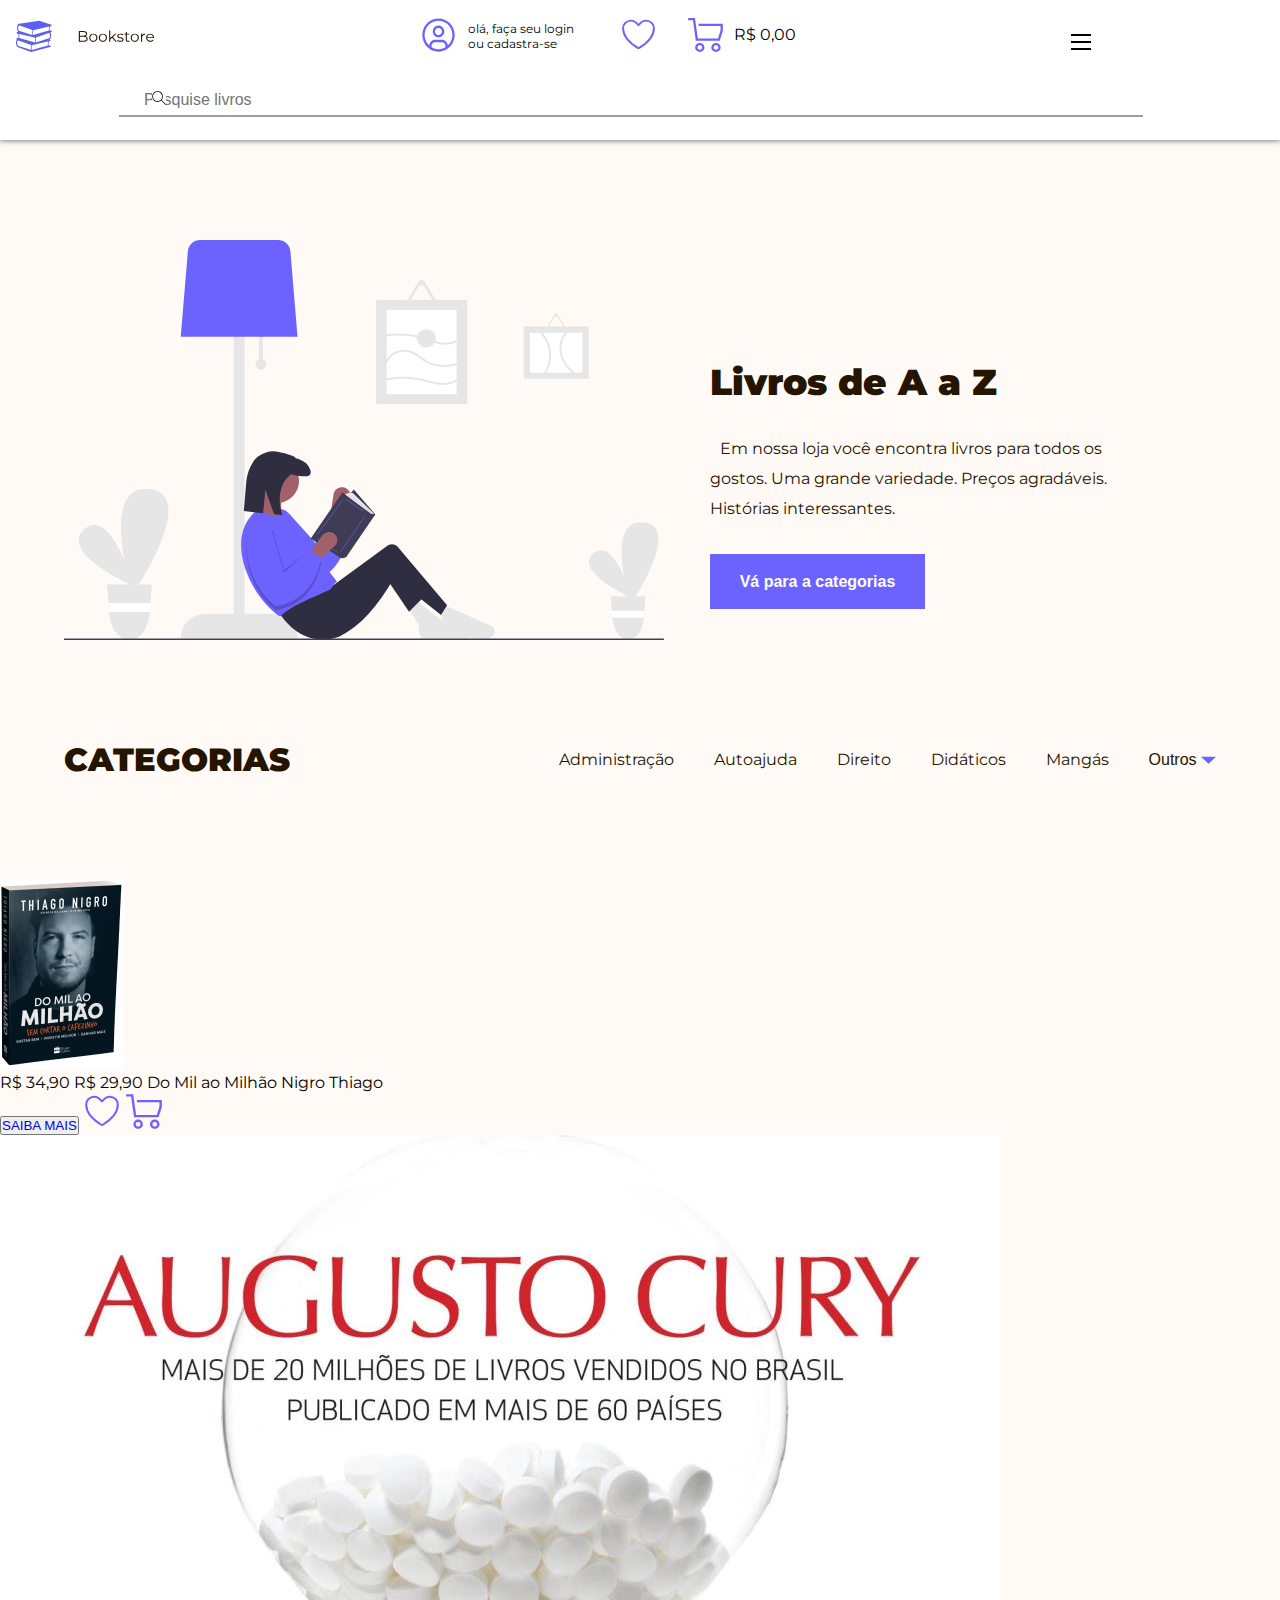
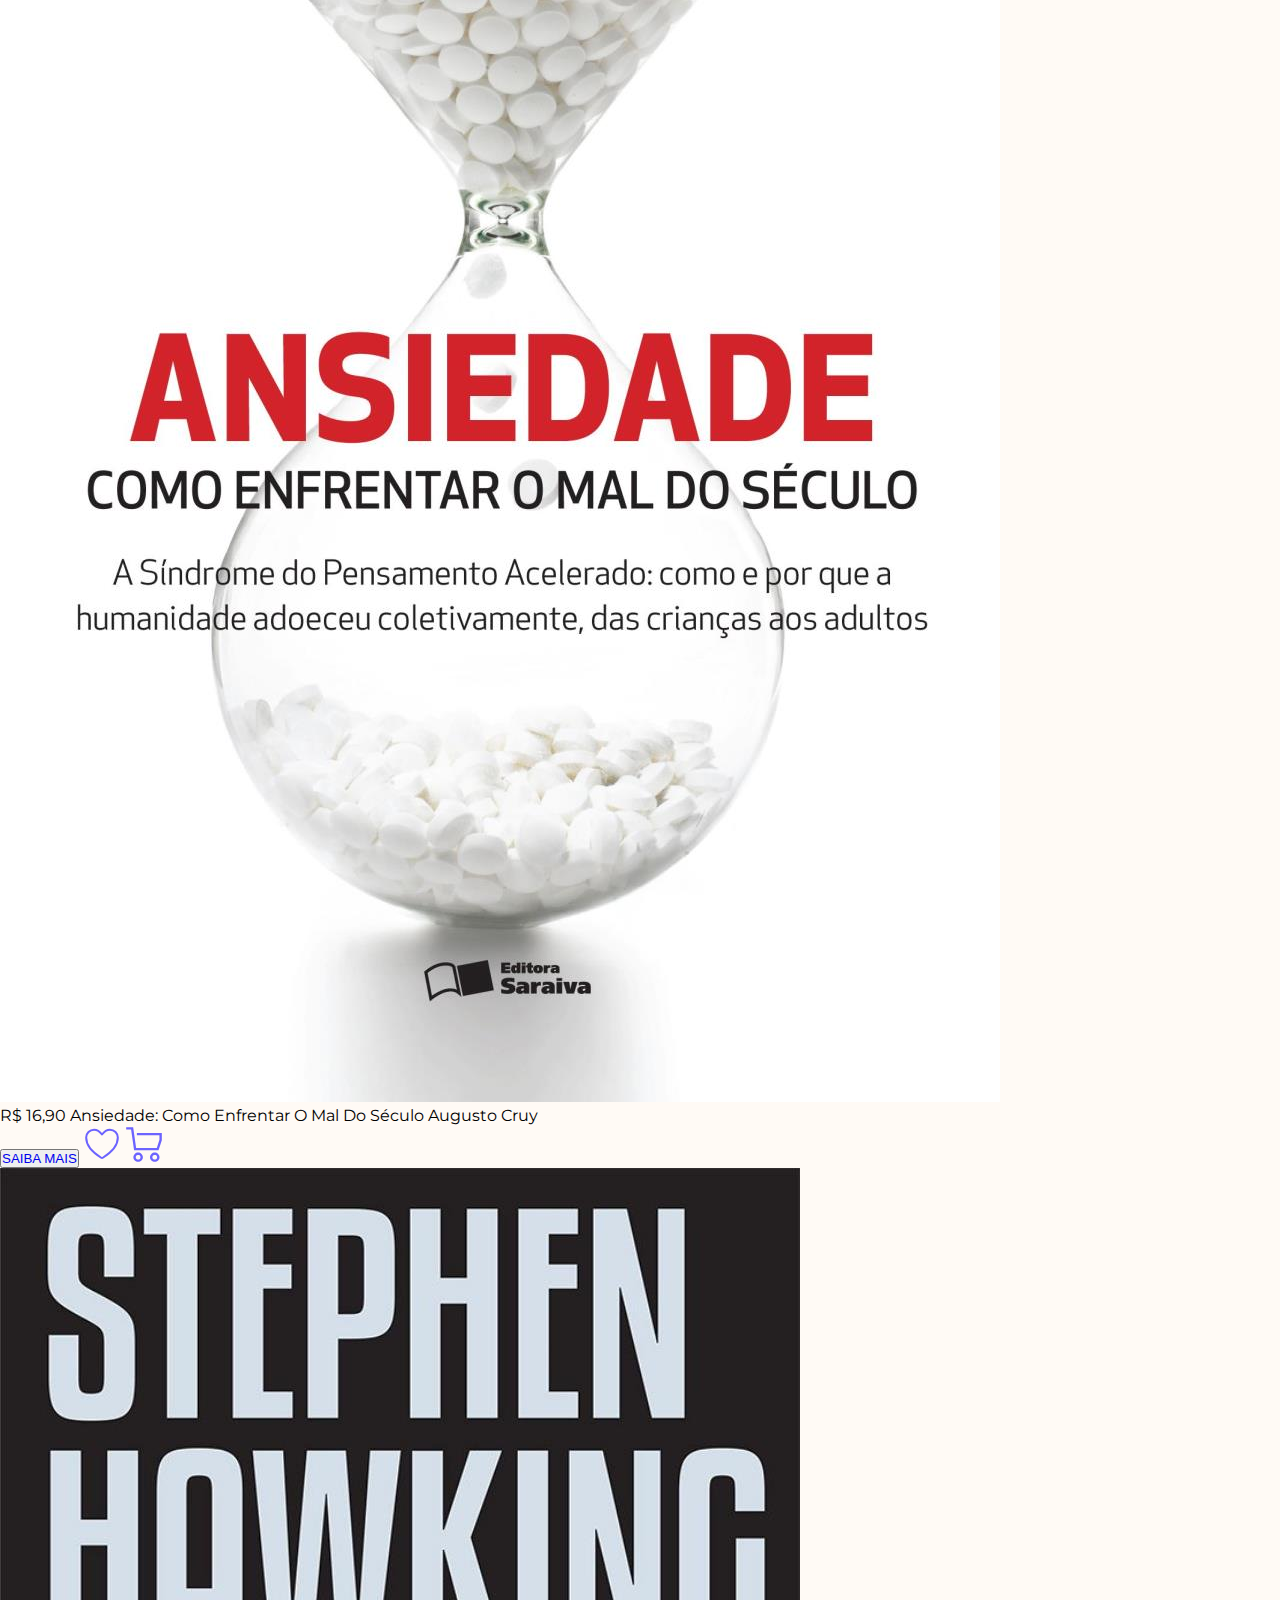
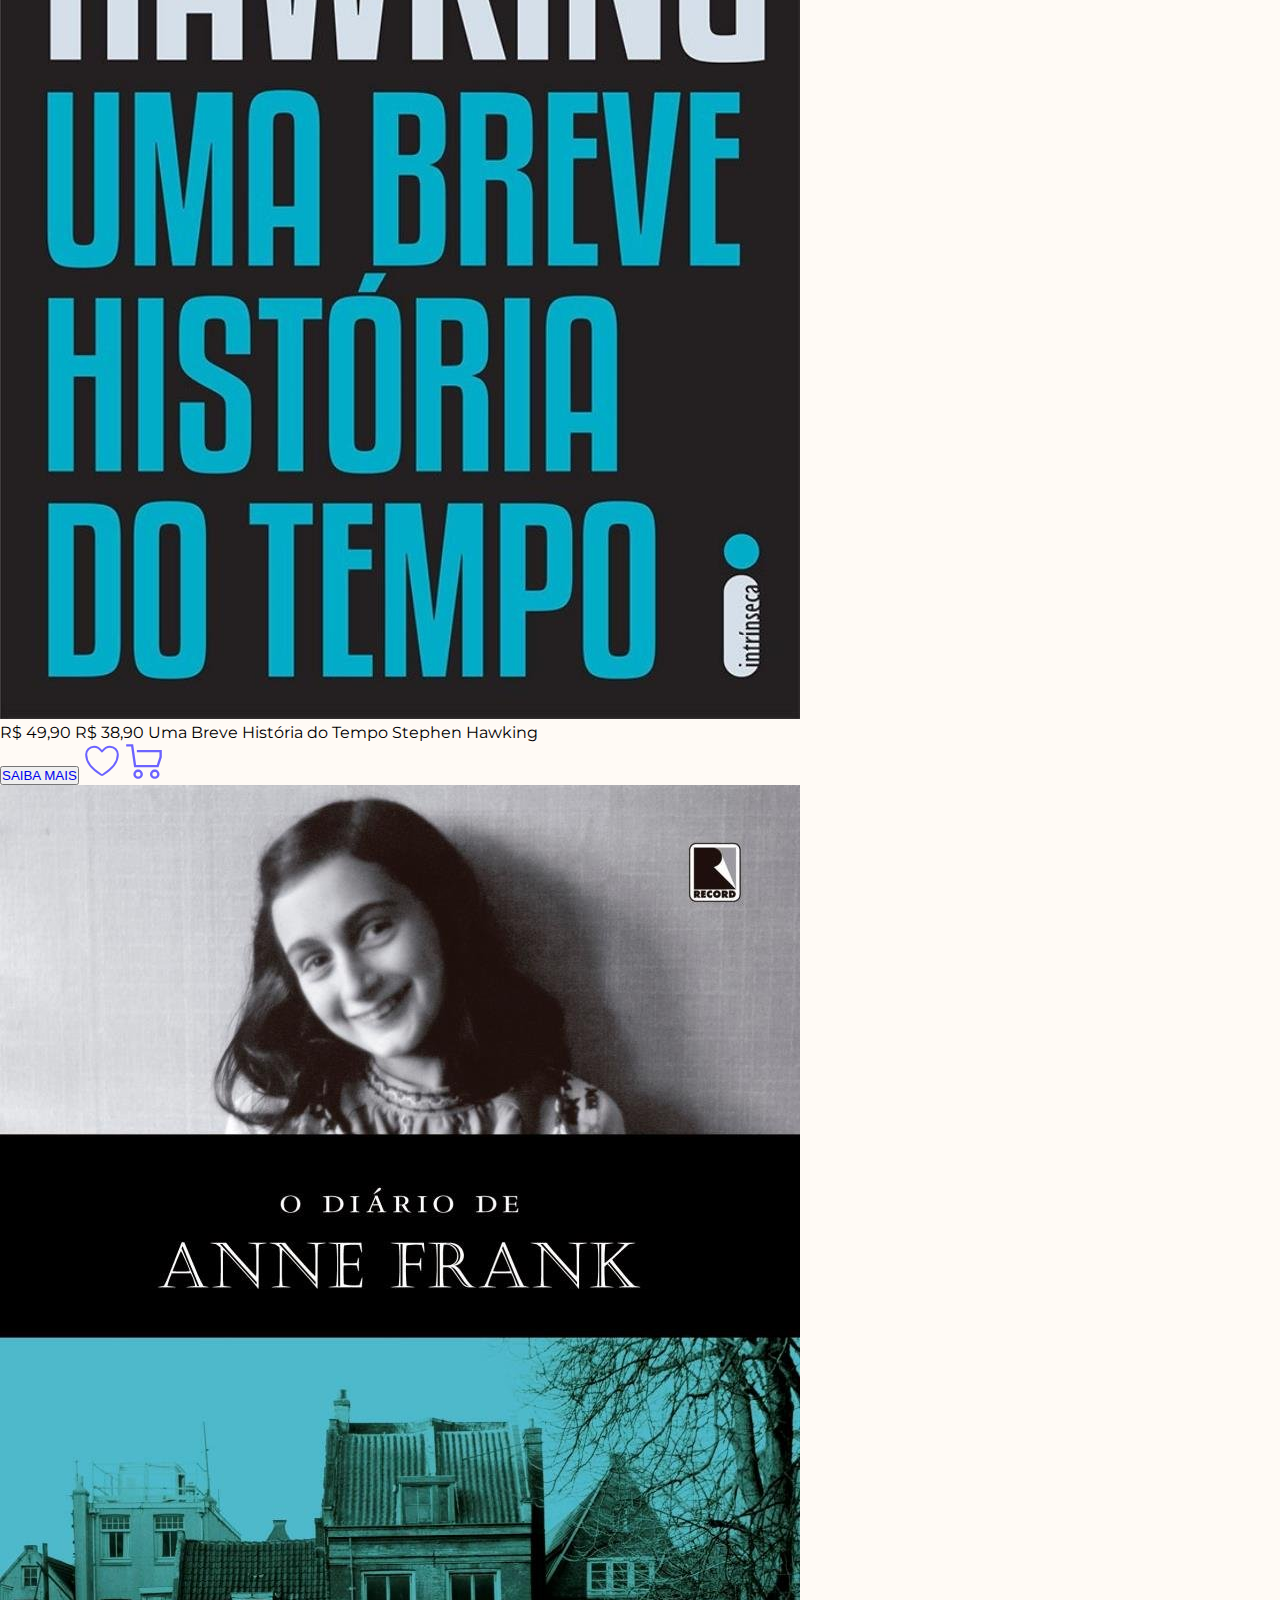
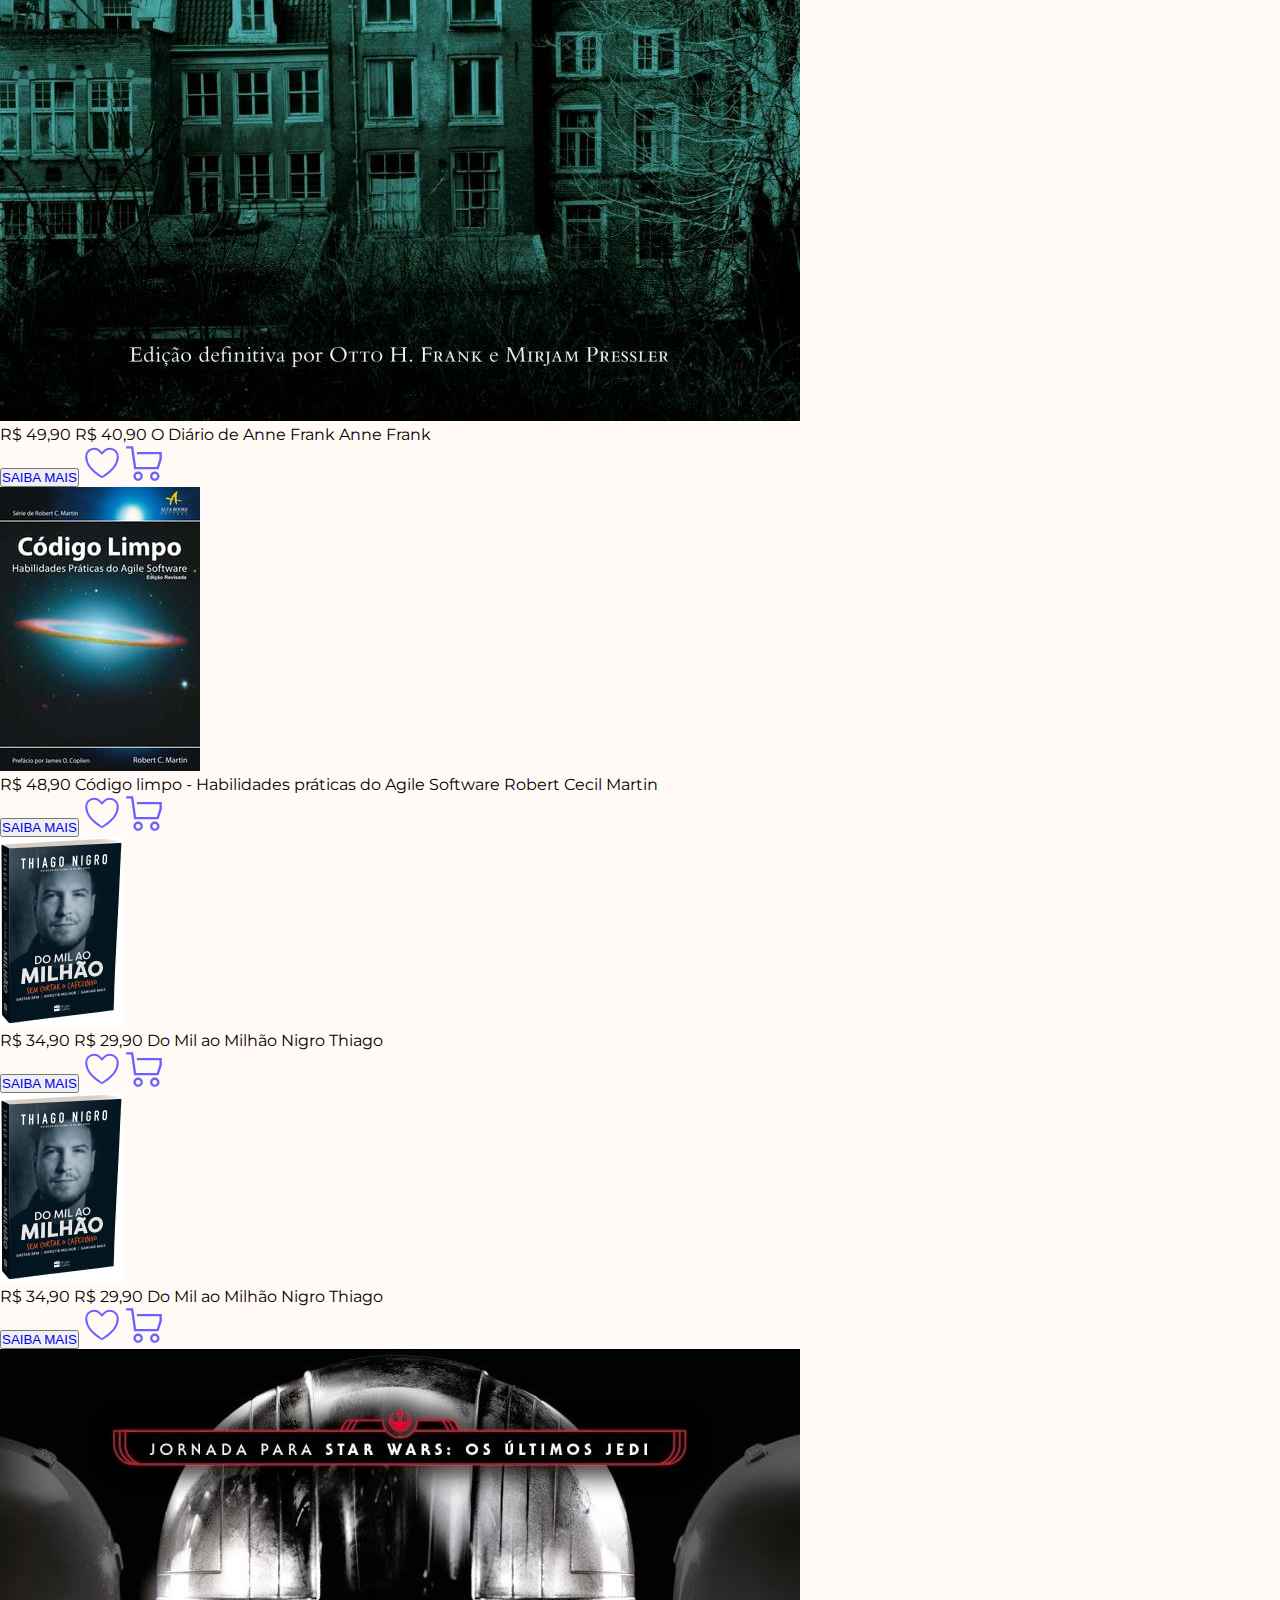
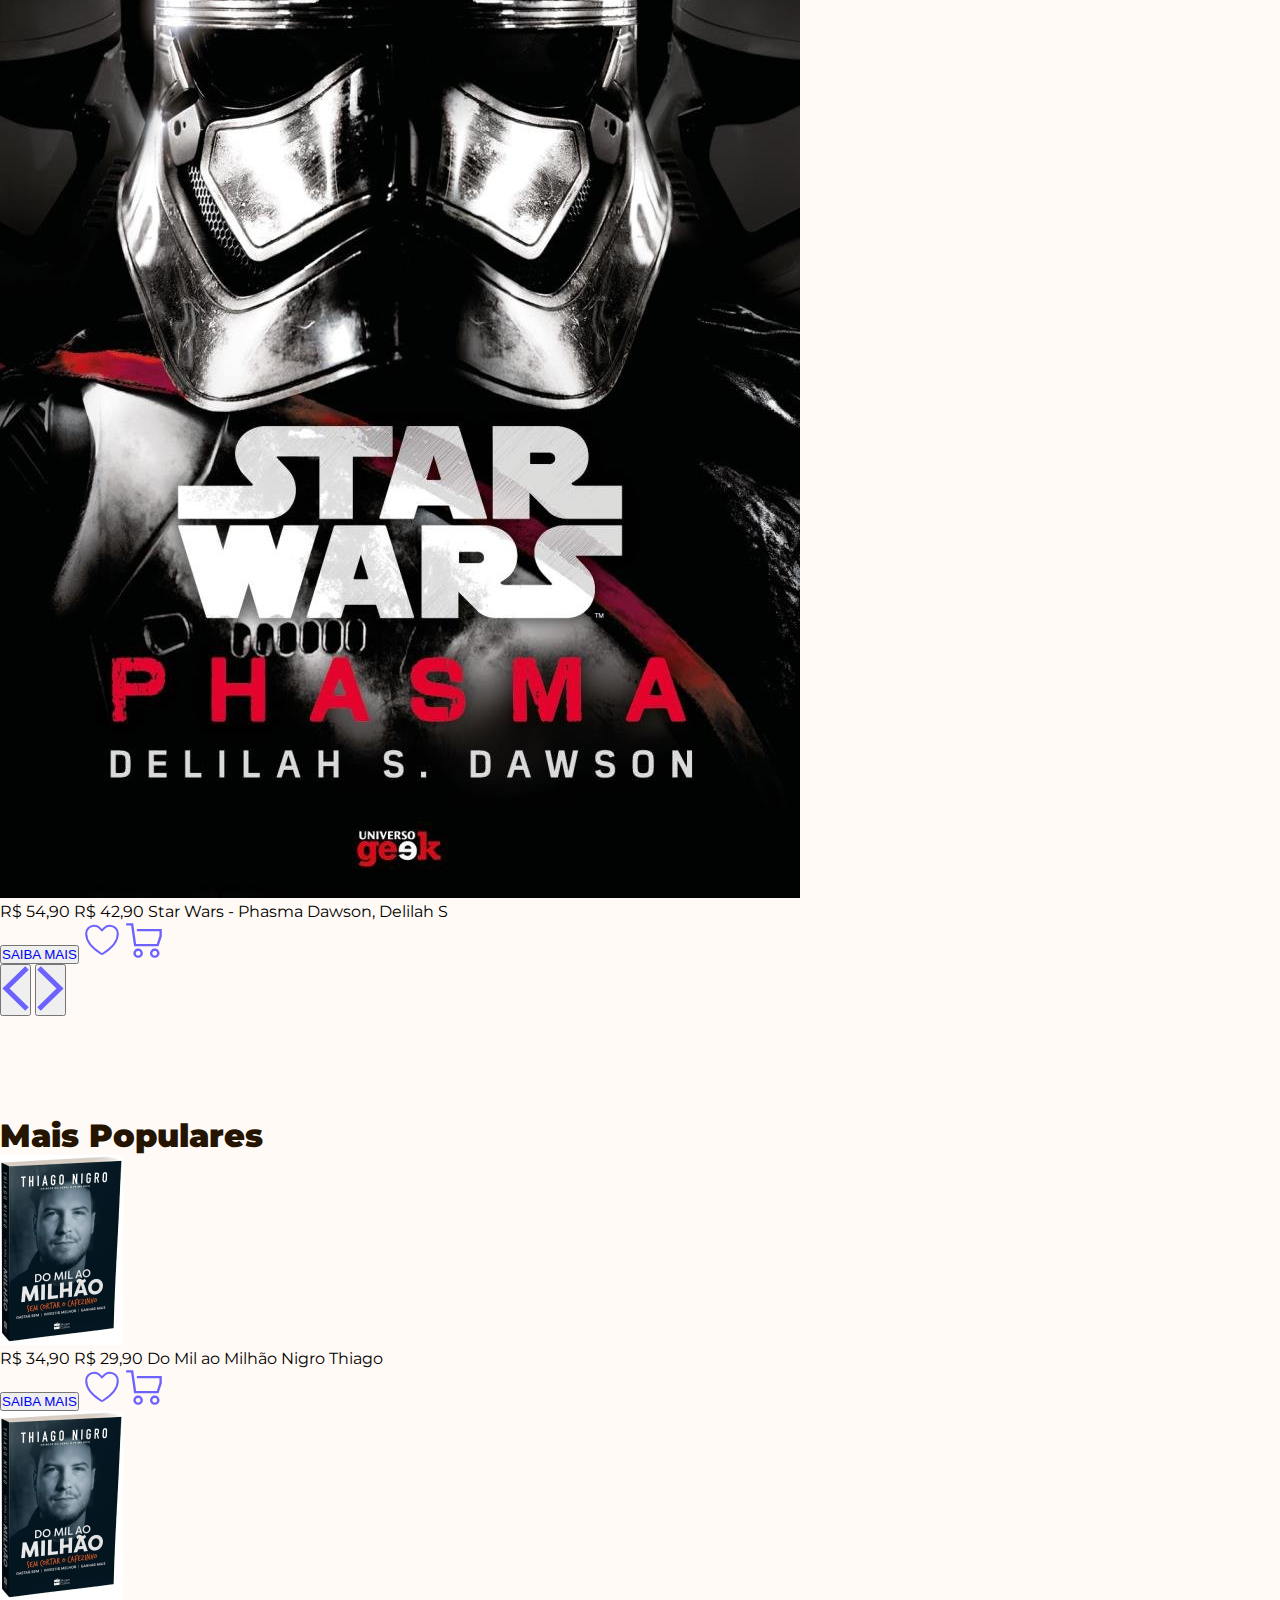
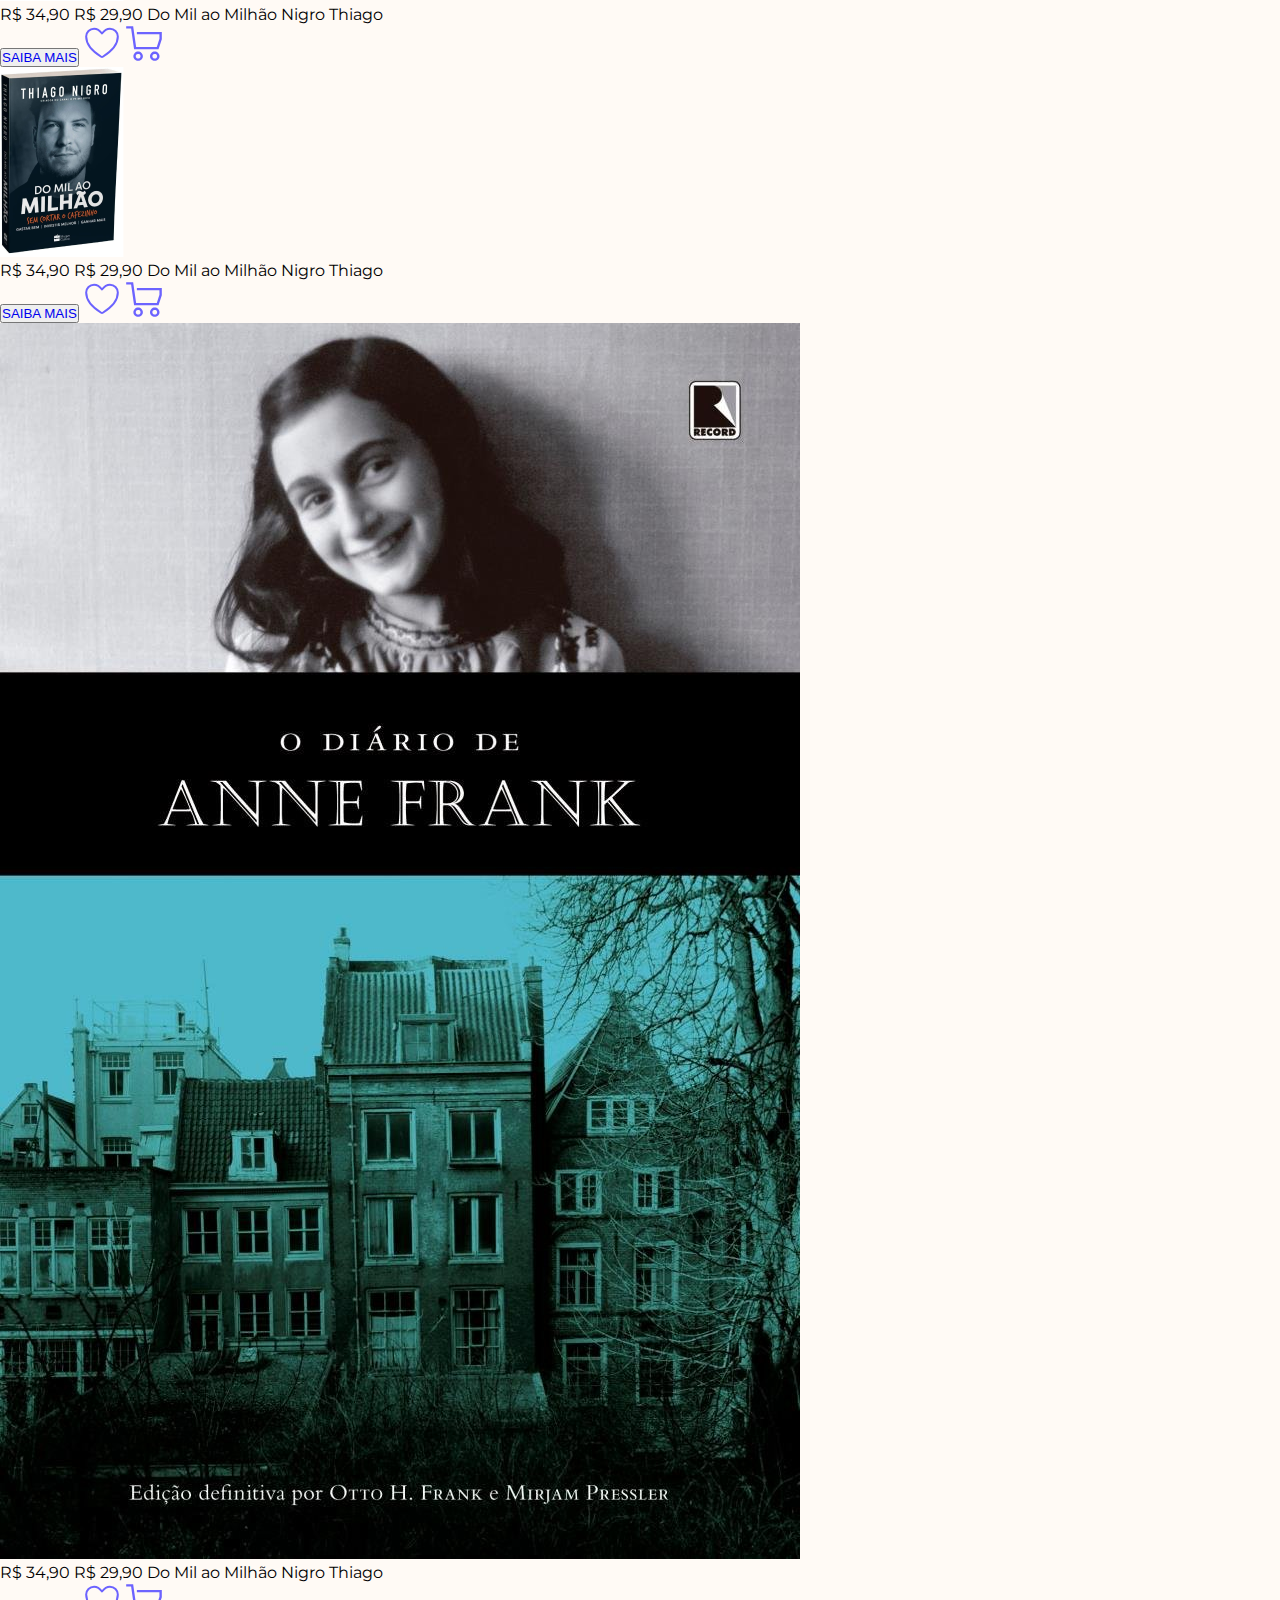
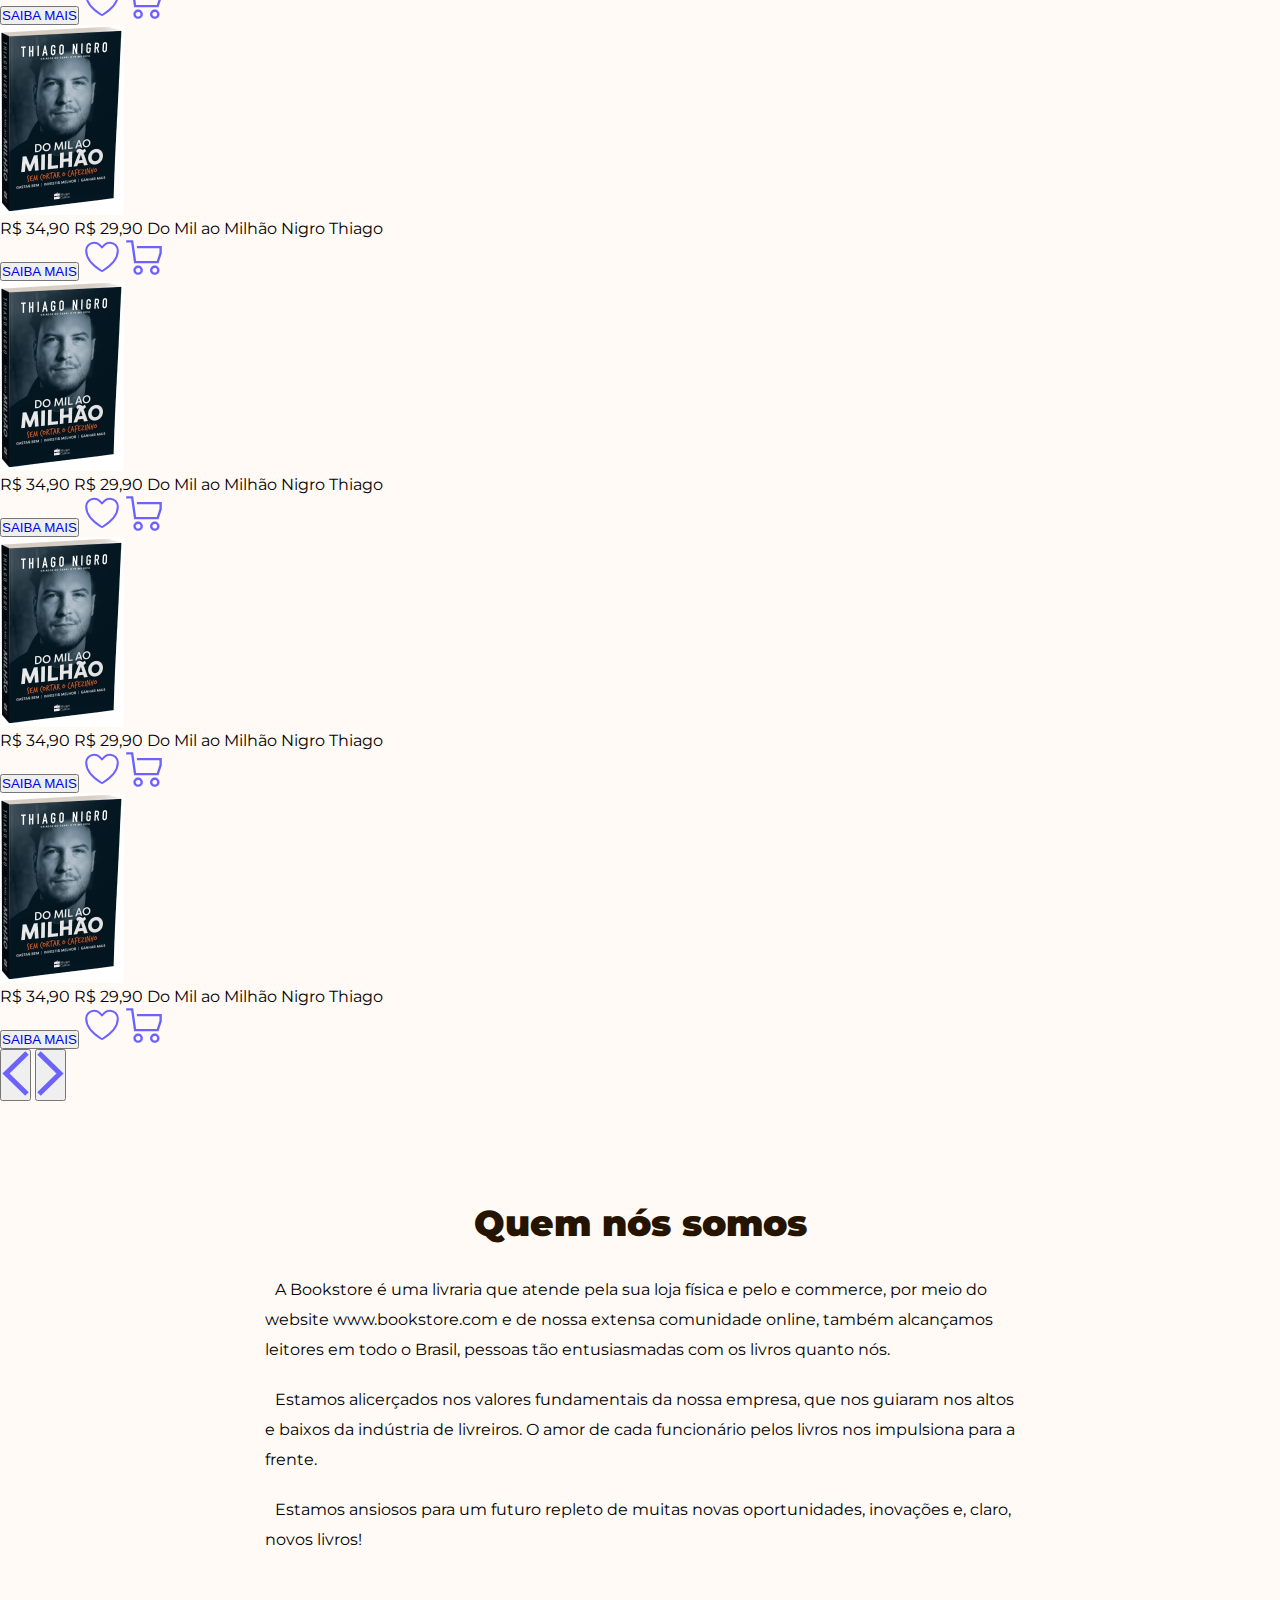
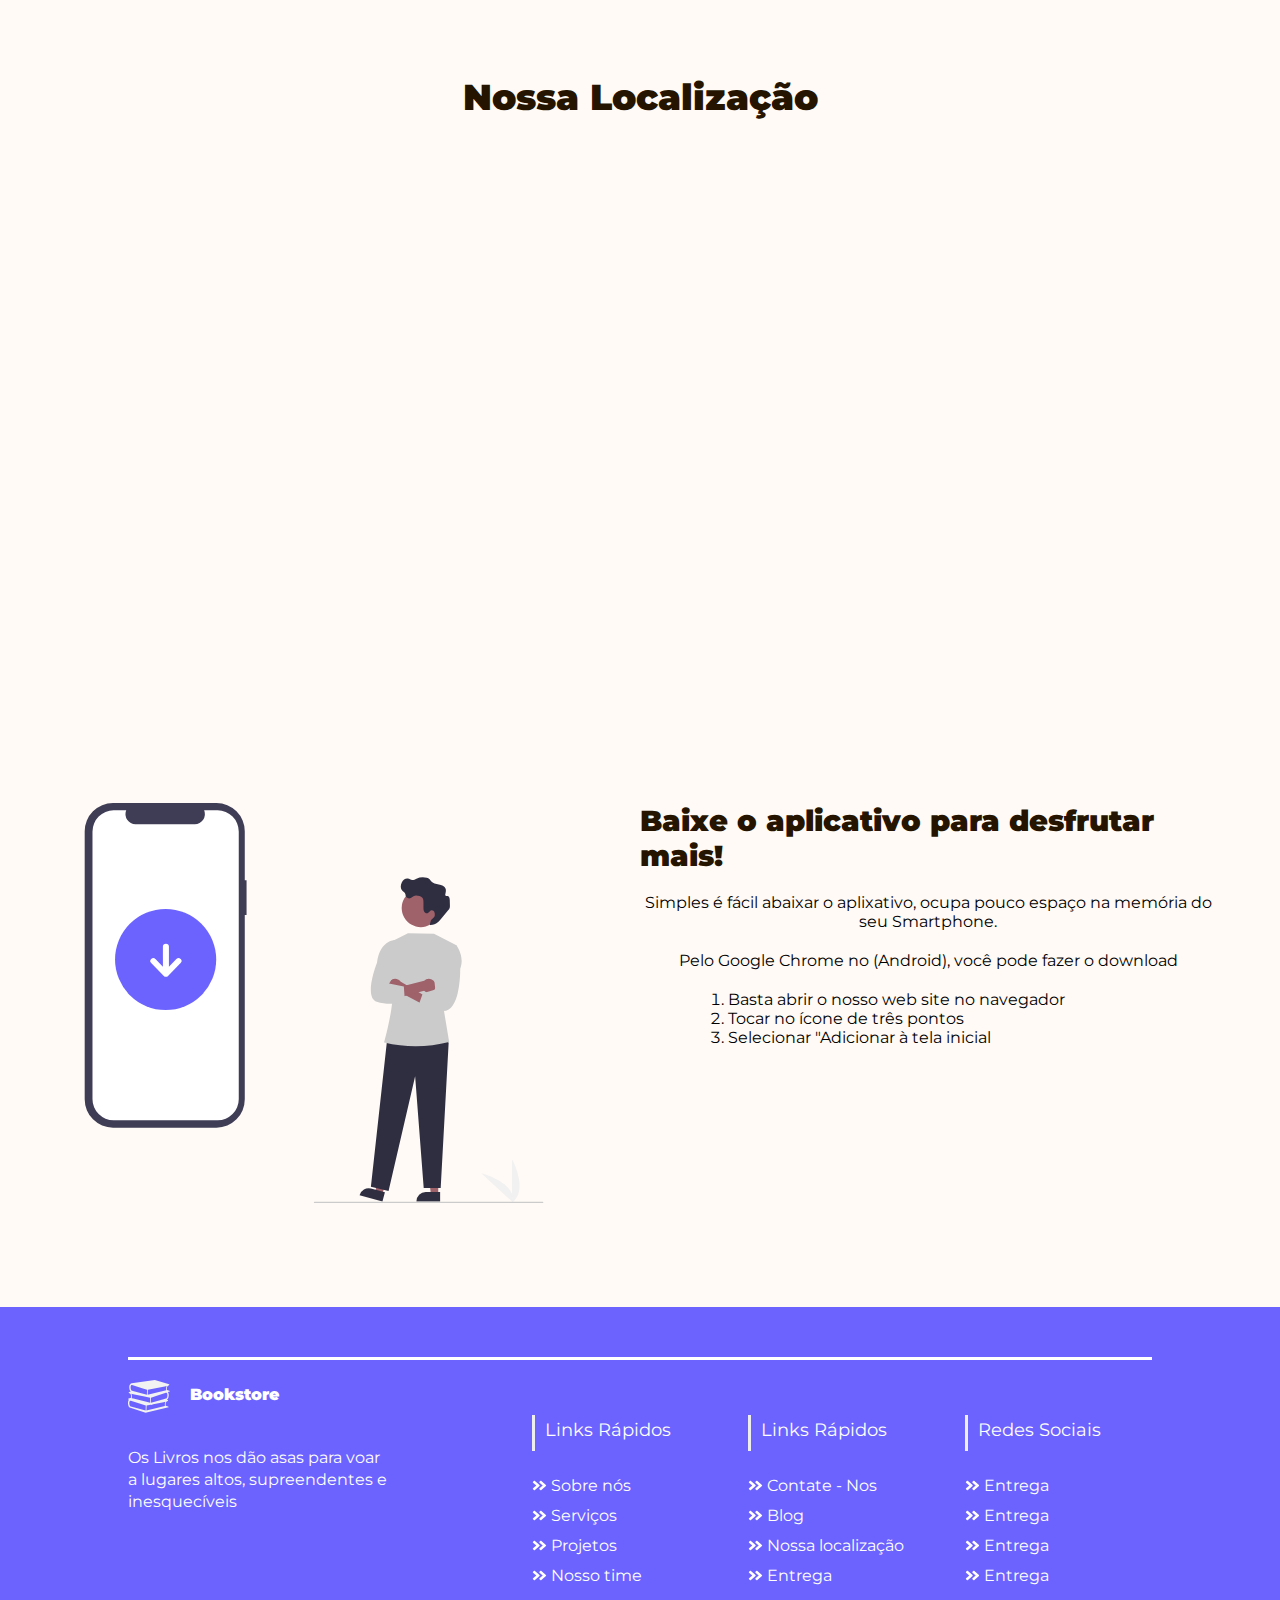
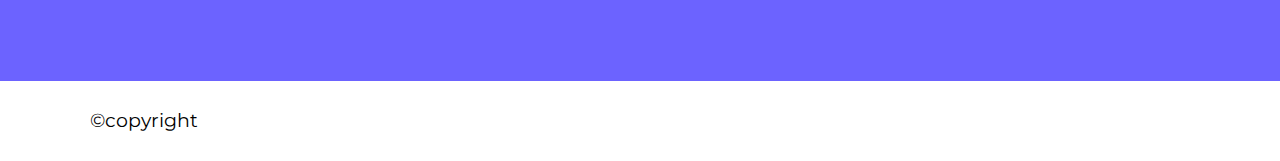
==== commit fb3dc0bb: "Melhorias na responsividade e no header, colocação do footer" ====
--- a/index.html
+++ b/index.html
@@ -16,38 +16,57 @@
     <link rel="stylesheet" href="./css/who_we_are.css">
     <link rel="stylesheet" href="./css/localization.css">
     <link rel="stylesheet" href="./css/download.css">
+    <link rel="stylesheet" href="./css/footer.css">
     <title>Bookstore</title>
 </head>
 
 <body>
     <header id="header">
-        <a id="logo" href="">
+        <a id="logo" href="/">
             <img src="./img/icon/book_icon.svg" alt="Ícone da loja">
         </a>
         <nav id="nav">
-            <button aria-label="Abrir Menu" id="btn-mobile" aria-haspopup="true" aria-controls="menu"
+
+            <button aria-label="Abrir Menu" id="btn_mobile" aria-haspopup="true" aria-controls="menu"
                 aria-expanded="false">
                 <span id="hamburger"></span>
             </button>
+
             <ul id="menu" role="menu">
                 <li><a href="/">Home</a></li>
                 <li><a href="/">Categorias</a></li>
                 <li><a href="/">Mais populares</a></li>
                 <li><a href="/">Localização</a></li>
             </ul>
-
-            <div id="headerIcons">
+        </nav>
+        <div id="search_entry">
+            <input class="input" type="text" placeholder="Pesquise livros" pattern=".+" required />
+            <button class="submit_lente" type="submit">
+                <img src="./img/icon/magnifying_glass_icon.svg" alt="ícone de lupa" srcset="">
+            </button>
+        </div>
+
+        <div id="icones_header">
+
+            <div id="user_login">
                 <img src="./img/icon/user_login.svg" alt="Ícone de login da conta">
+                <span>olá, faça seu login ou cadastra-se</span>
+            </div>
+
+            <div id="heart_icon">
                 <img src="./img/icon/heart_icon.svg" alt="Ícone dos favoritos">
+            </div>
+
+            <div id="shopping_cart">
                 <img src="./img/icon/shopping_cart_icon.svg" alt="Ícone de carrinho de compra">
-            </div>
-        </nav>
-        <div id="searchEntry">
-            <input type="text">
-        </div>
+                <span>R$ 0,00</span>
+            </div>
+        </div>
+
+
     </header>
 
-    <div id="presentation">
+    <div id="presentation" class="general_formatting">
         <div id="imgPresentation">
             <img src="./img/illustration_of_person_reading_book.svg" alt="Ilustração de pessoa lendo livro">
         </div>
@@ -61,6 +80,7 @@
             </button>
         </div>
     </div>
+
     <nav id="nav_categories">
 
         <div>
@@ -77,7 +97,7 @@
                     <li><a href="/">Didáticos</a></li>
                     <li><a href="/">Mangás</a></li>
                     <div class="dropdown">
-                        <button class="dropbtn">Outros <img src="./img/icon/triangle.svg" alt="triângulo">
+                        <button class="dropbtn"> Outros <img src="./img/icon/triangle.svg" alt="triângulo">
                         </button>
                         <div class="dropdown_content">
                             <a href="#">Literatura Estrangeira</a>
@@ -93,7 +113,7 @@
     </nav>
 
     <div id="slider_multiple_items">
-        <div class="carousel_container">
+        <div class="carousel_container general_formatting">
             <div class="carousel_inner">
                 <div class="track">
                     <div class="card_container">
@@ -119,144 +139,141 @@
                     <div class="card_container">
                         <div class="card">
                             <div class="img">
-                                <img src="./img/book_cover/livro_do_Mil_Ao_Milhão.png" alt="">
-                            </div>
-                            <div class="info">
-                                <span class="old_price">R$ 34,90</span>
-                                <span class="price">R$ 29,90</span>
-                                <span class="booksTitle">Do Mil ao Milhão</span>
-                                <span class="author">Nigro Thiago</span>
-                            </div>
-                            <div class="footerCard">
-                                <button> <a href="http://">SAIBA MAIS</a></button>
-                                <img class="addToFavoritesIcon" src="./img/icon/heart_icon.svg"
-                                    alt="Icone de adicionar aos favoritos">
-                                <img class="shopping_cart_icon" src="./img/icon/shopping_cart_icon.svg"
-                                    alt="Icone de Carrinho de compra">
-                            </div>
-                        </div>
-                    </div>
-                    <div class="card_container">
-                        <div class="card">
-                            <div class="img">
-                                <img src="./img/book_cover/livro_do_Mil_Ao_Milhão.png" alt="">
-                            </div>
-                            <div class="info">
-                                <span class="old_price">R$ 34,90</span>
-                                <span class="price">R$ 29,90</span>
-                                <span class="booksTitle">Do Mil ao Milhão</span>
-                                <span class="author">Nigro Thiago</span>
-                            </div>
-                            <div class="footerCard">
-                                <button> <a href="http://">SAIBA MAIS</a></button>
-                                <img class="addToFavoritesIcon" src="./img/icon/heart_icon.svg"
-                                    alt="Icone de adicionar aos favoritos">
-                                <img class="shopping_cart_icon" src="./img/icon/shopping_cart_icon.svg"
-                                    alt="Icone de Carrinho de compra">
-                            </div>
-                        </div>
-                    </div>
-                    <div class="card_container">
-                        <div class="card">
-                            <div class="img">
-                                <img src="./img/book_cover/livro_do_Mil_Ao_Milhão.png" alt="">
-                            </div>
-                            <div class="info">
-                                <span class="old_price">R$ 34,90</span>
-                                <span class="price">R$ 29,90</span>
-                                <span class="booksTitle">Do Mil ao Milhão</span>
-                                <span class="author">Nigro Thiago</span>
-                            </div>
-                            <div class="footerCard">
-                                <button> <a href="http://">SAIBA MAIS</a></button>
-                                <img class="addToFavoritesIcon" src="./img/icon/heart_icon.svg"
-                                    alt="Icone de adicionar aos favoritos">
-                                <img class="shopping_cart_icon" src="./img/icon/shopping_cart_icon.svg"
-                                    alt="Icone de Carrinho de compra">
-                            </div>
-                        </div>
-                    </div>
-                    <div class="card_container">
-                        <div class="card">
-                            <div class="img">
-                                <img src="./img/book_cover/livro_do_Mil_Ao_Milhão.png" alt="">
-                            </div>
-                            <div class="info">
-                                <span class="old_price">R$ 34,90</span>
-                                <span class="price">R$ 29,90</span>
-                                <span class="booksTitle">Do Mil ao Milhão</span>
-                                <span class="author">Nigro Thiago</span>
-                            </div>
-                            <div class="footerCard">
-                                <button> <a href="http://">SAIBA MAIS</a></button>
-                                <img class="addToFavoritesIcon" src="./img/icon/heart_icon.svg"
-                                    alt="Icone de adicionar aos favoritos">
-                                <img class="shopping_cart_icon" src="./img/icon/shopping_cart_icon.svg"
-                                    alt="Icone de Carrinho de compra">
-                            </div>
-                        </div>
-                    </div>
-                    <div class="card_container">
-                        <div class="card">
-                            <div class="img">
-                                <img src="./img/book_cover/livro_do_Mil_Ao_Milhão.png" alt="">
-                            </div>
-                            <div class="info">
-                                <span class="old_price">R$ 34,90</span>
-                                <span class="price">R$ 29,90</span>
-                                <span class="booksTitle">Do Mil ao Milhão</span>
-                                <span class="author">Nigro Thiago</span>
-                            </div>
-                            <div class="footerCard">
-                                <button> <a href="http://">SAIBA MAIS</a></button>
-                                <img class="addToFavoritesIcon" src="./img/icon/heart_icon.svg"
-                                    alt="Icone de adicionar aos favoritos">
-                                <img class="shopping_cart_icon" src="./img/icon/shopping_cart_icon.svg"
-                                    alt="Icone de Carrinho de compra">
-                            </div>
-                        </div>
-                    </div>
-                    <div class="card_container">
-                        <div class="card">
-                            <div class="img">
-                                <img src="./img/book_cover/livro_do_Mil_Ao_Milhão.png" alt="">
-                            </div>
-                            <div class="info">
-                                <span class="old_price">R$ 34,90</span>
-                                <span class="price">R$ 29,90</span>
-                                <span class="booksTitle">Do Mil ao Milhão</span>
-                                <span class="author">Nigro Thiago</span>
-                            </div>
-                            <div class="footerCard">
-                                <button> <a href="http://">SAIBA MAIS</a></button>
-                                <img class="addToFavoritesIcon" src="./img/icon/heart_icon.svg"
-                                    alt="Icone de adicionar aos favoritos">
-                                <img class="shopping_cart_icon" src="./img/icon/shopping_cart_icon.svg"
-                                    alt="Icone de Carrinho de compra">
-                            </div>
-                        </div>
-                    </div>
-                    <div class="card_container">
-                        <div class="card">
-                            <div class="img">
-                                <img src="./img/book_cover/livro_do_Mil_Ao_Milhão.png" alt="">
-                            </div>
-                            <div class="info">
-                                <span class="old_price">R$ 34,90</span>
-                                <span class="price">R$ 29,90</span>
-                                <span class="booksTitle">Do Mil ao Milhão</span>
-                                <span class="author">Nigro Thiago</span>
-                            </div>
-                            <div class="footerCard">
-                                <button> <a href="http://">SAIBA MAIS</a></button>
-                                <img class="addToFavoritesIcon" src="./img/icon/heart_icon.svg"
-                                    alt="Icone de adicionar aos favoritos">
-                                <img class="shopping_cart_icon" src="./img/icon/shopping_cart_icon.svg"
-                                    alt="Icone de Carrinho de compra">
-                            </div>
-                        </div>
-                    </div>
-
+                                <img src="./img/book_cover/ansiedade_como_enfrentar_o_mal_do_seculo.jpg" alt="">
+                            </div>
+                            <div class="info">
+                                <span class="price">R$ 16,90</span>
+                                <span class="booksTitle">Ansiedade: Como Enfrentar O Mal Do Século</span>
+                                <span class="author">Augusto Cruy</span>
+                            </div>
+                            <div class="footerCard">
+                                <button> <a href="http://">SAIBA MAIS</a></button>
+                                <img class="addToFavoritesIcon" src="./img/icon/heart_icon.svg"
+                                    alt="Icone de adicionar aos favoritos">
+                                <img class="shopping_cart_icon" src="./img/icon/shopping_cart_icon.svg"
+                                    alt="Icone de Carrinho de compra">
+                            </div>
+                        </div>
+                    </div>
+                    <div class="card_container">
+                        <div class="card">
+                            <div class="img">
+                                <img src="./img/book_cover/uma_breve_historia_do_tempo.jpg" alt="">
+                            </div>
+                            <div class="info">
+                                <span class="old_price">R$ 49,90</span>
+                                <span class="price">R$ 38,90</span>
+                                <span class="booksTitle">Uma Breve História do Tempo</span>
+                                <span class="author">Stephen Hawking</span>
+                            </div>
+                            <div class="footerCard">
+                                <button> <a href="http://">SAIBA MAIS</a></button>
+                                <img class="addToFavoritesIcon" src="./img/icon/heart_icon.svg"
+                                    alt="Icone de adicionar aos favoritos">
+                                <img class="shopping_cart_icon" src="./img/icon/shopping_cart_icon.svg"
+                                    alt="Icone de Carrinho de compra">
+                            </div>
+                        </div>
+                    </div>
+                    <div class="card_container">
+                        <div class="card">
+                            <div class="img">
+                                <img src="./img/book_cover/o_diario_de_anne_frank.jpg" alt="">
+                            </div>
+                            <div class="info">
+                                <span class="old_price">R$ 49,90</span>
+                                <span class="price">R$ 40,90</span>
+                                <span class="booksTitle">O Diário de Anne Frank</span>
+                                <span class="author">Anne Frank</span>
+                            </div>
+                            <div class="footerCard">
+                                <button> <a href="http://">SAIBA MAIS</a></button>
+                                <img class="addToFavoritesIcon" src="./img/icon/heart_icon.svg"
+                                    alt="Icone de adicionar aos favoritos">
+                                <img class="shopping_cart_icon" src="./img/icon/shopping_cart_icon.svg"
+                                    alt="Icone de Carrinho de compra">
+                            </div>
+                        </div>
+                    </div>
+                    <div class="card_container">
+                        <div class="card">
+                            <div class="img">
+                                <img src="./img/book_cover/codigo_limpo.jpg" alt="">
+                            </div>
+                            <div class="info">
+                                <span class="price">R$ 48,90</span>
+                                <span class="booksTitle">Código limpo - Habilidades práticas do Agile Software</span>
+                                <span class="author">Robert Cecil Martin</span>
+                            </div>
+                            <div class="footerCard">
+                                <button> <a href="http://">SAIBA MAIS</a></button>
+                                <img class="addToFavoritesIcon" src="./img/icon/heart_icon.svg"
+                                    alt="Icone de adicionar aos favoritos">
+                                <img class="shopping_cart_icon" src="./img/icon/shopping_cart_icon.svg"
+                                    alt="Icone de Carrinho de compra">
+                            </div>
+                        </div>
+                    </div>
+                    <div class="card_container">
+                        <div class="card">
+                            <div class="img">
+                                <img src="./img/book_cover/livro_do_Mil_Ao_Milhão.png" alt="">
+                            </div>
+                            <div class="info">
+                                <span class="old_price">R$ 34,90</span>
+                                <span class="price">R$ 29,90</span>
+                                <span class="booksTitle">Do Mil ao Milhão</span>
+                                <span class="author">Nigro Thiago</span>
+                            </div>
+                            <div class="footerCard">
+                                <button> <a href="http://">SAIBA MAIS</a></button>
+                                <img class="addToFavoritesIcon" src="./img/icon/heart_icon.svg"
+                                    alt="Icone de adicionar aos favoritos">
+                                <img class="shopping_cart_icon" src="./img/icon/shopping_cart_icon.svg"
+                                    alt="Icone de Carrinho de compra">
+                            </div>
+                        </div>
+                    </div>
+                    <div class="card_container">
+                        <div class="card">
+                            <div class="img">
+                                <img src="./img/book_cover/livro_do_Mil_Ao_Milhão.png" alt="">
+                            </div>
+                            <div class="info">
+                                <span class="old_price">R$ 34,90</span>
+                                <span class="price">R$ 29,90</span>
+                                <span class="booksTitle">Do Mil ao Milhão</span>
+                                <span class="author">Nigro Thiago</span>
+                            </div>
+                            <div class="footerCard">
+                                <button> <a href="http://">SAIBA MAIS</a></button>
+                                <img class="addToFavoritesIcon" src="./img/icon/heart_icon.svg"
+                                    alt="Icone de adicionar aos favoritos">
+                                <img class="shopping_cart_icon" src="./img/icon/shopping_cart_icon.svg"
+                                    alt="Icone de Carrinho de compra">
+                            </div>
+                        </div>
+                    </div>
+                    <div class="card_container">
+                        <div class="card">
+                            <div class="img">
+                                <img src="./img/book_cover/star_wars _phasma.jpg" alt="">
+                            </div>
+                            <div class="info">
+                                <span class="old_price">R$ 54,90</span>
+                                <span class="price">R$ 42,90</span>
+                                <span class="booksTitle">Star Wars - Phasma</span>
+                                <span class="author"> Dawson, Delilah S</span>
+                            </div>
+                            <div class="footerCard">
+                                <button> <a href="http://">SAIBA MAIS</a></button>
+                                <img class="addToFavoritesIcon" src="./img/icon/heart_icon.svg"
+                                    alt="Icone de adicionar aos favoritos">
+                                <img class="shopping_cart_icon" src="./img/icon/shopping_cart_icon.svg"
+                                    alt="Icone de Carrinho de compra">
+                            </div>
+                        </div>
+                    </div>
                 </div>
             </div>
             <div class="nav">
@@ -269,6 +286,7 @@
             </div>
         </div>
     </div>
+
     <div id="slider_multiple_items1">
         <h1>Mais Populares</h1>
         <div class="carousel_container carousel_container1">
@@ -337,7 +355,7 @@
                     <div class="card_container">
                         <div class="card">
                             <div class="img">
-                                <img src="./img/book_cover/livro_do_Mil_Ao_Milhão.png" alt="">
+                                <img src="./img/book_cover/o_diario_de_anne_frank.jpg" alt="">
                             </div>
                             <div class="info">
                                 <span class="old_price">R$ 34,90</span>
@@ -447,11 +465,13 @@
             </div>
         </div>
     </div>
-    <section id="who_we_are">
+
+    <section id="who_we_are" class="general_formatting">
         <h1>Quem nós somos</h1>
         <p>
             A Bookstore é uma livraria que atende pela sua loja física e pelo e commerce, por meio do website
-            www.bookstore.com e de nossa extensa comunidade online, também alcançamos leitores em todo o Brasil, pessoas
+            www.bookstore.com e de nossa extensa comunidade online, também alcançamos leitores em todo o Brasil,
+            pessoas
             tão entusiasmadas com os livros quanto nós.
         </p>
         <p>
@@ -462,12 +482,14 @@
             Estamos ansiosos para um futuro repleto de muitas novas oportunidades, inovações e, claro, novos livros!
         </p>
     </section>
-    <section id="localization">
+
+    <section id="localization" class="general_formatting">
         <h1>Nossa Localização</h1>
         <iframe
             src="https://www.google.com/maps/embed?pb=!1m18!1m12!1m3!1d3658.1047723391343!2d-46.900181785022966!3d-23.52873378469903!2m3!1f0!2f0!3f0!3m2!1i1024!2i768!4f13.1!3m3!1m2!1s0x94cf0154039cb55b%3A0xadf34a919f156950!2sSENAI%20Jandira%20-%20Professor%20Vicente%20Amato!5e0!3m2!1spt-BR!2sbr!4v1630779715998!5m2!1spt-BR!2sbr"
             width="750" height="550" style="border:0;" allowfullscreen="" loading="lazy"></iframe>
     </section>
+
     <div id="download">
         <div id="img_dowload">
             <img src="./img/download_illustration.svg">
@@ -486,6 +508,81 @@
         </div>
     </div>
 
+    <footer>
+        <div>
+            <hr>
+        </div>
+        <div id="text_footer">
+            <div id="div_msg">
+                <div id="img_footer">
+                    <img src="./img/icon/book_white_icon.svg">
+                    <p>Bookstore</p>
+                </div>
+                <p>Os Livros nos dão asas para voar a lugares altos, supreendentes e inesquecíveis</p>
+            </div>
+            <div class="links_footer">
+                <h1> Links Rápidos</h1>
+                <ul>
+                    <li>
+                        <a href="http://">
+                            <img src="./img/icon/angle-double-right.svg" alt="Ícone de dupla seta para direita">
+                            Sobre nós</a>
+                    </li>
+                    <li>
+                        <a href="http://">
+                            <img src="./img/icon/angle-double-right.svg" alt="Ícone de dupla seta para direita">
+                            Serviços</a>
+                    </li>
+                    <li>
+                        <a href="http://">
+                            <img src="./img/icon/angle-double-right.svg" alt="Ícone de dupla seta para direita">
+                            Projetos</a>
+                    </li>
+                    <li>
+                        <a href="http://">
+                            <img src="./img/icon/angle-double-right.svg" alt="Ícone de dupla seta para direita"> Nosso
+                            time</a>
+                    </li>
+                </ul>
+            </div>
+            <div class="links_footer">
+                <h1>Links Rápidos</h1>
+                <ul>
+                    <li><a href="http://">
+                            <img src="./img/icon/angle-double-right.svg" alt="Ícone de dupla seta para direita"> Contate
+                            - Nos</a></li>
+                    <li><a href="http://">
+                            <img src="./img/icon/angle-double-right.svg" alt="Ícone de dupla seta para direita">
+                            Blog</a>
+                    </li>
+                    <li><a href="http://"><img src="./img/icon/angle-double-right.svg"
+                                alt="Ícone de dupla seta para direita"> Nossa localização</a></li>
+                    <li><a href="http://"><img src="./img/icon/angle-double-right.svg"
+                                alt="Ícone de dupla seta para direita"> Entrega</a></li>
+                </ul>
+            </div>
+            <div class="links_footer">
+                <h1>Redes Sociais</h1>
+                <ul>
+                    <li><a href="http://">
+                            <img src="./img/icon/angle-double-right.svg" alt="Ícone de dupla seta para direita">
+                            Entrega</a></li>
+                    <li><a href="http://"> <img src="./img/icon/angle-double-right.svg"
+                                alt="Ícone de dupla seta para direita"> Entrega</a></li>
+                    <li><a href="http://"> <img src="./img/icon/angle-double-right.svg"
+                                alt="Ícone de dupla seta para direita"> Entrega</a></li>
+                    <li><a href="http://"> <img src="./img/icon/angle-double-right.svg"
+                                alt="Ícone de dupla seta para direita"> Entrega</a></li>
+                </ul>
+            </div>
+        </div>
+        <div id="copyright">
+            <div>
+                <p>©copyright</p>
+            </div>
+        </div>
+    </footer>
+
     <script src="./js/header.js"></script>
     <script src="./js/slider_Multiple_Items.js"></script>
 </body>
--- a/css/header.css
+++ b/css/header.css
@@ -1,26 +1,33 @@
 #logo {
-  font-size: 1.5rem;
-  font-weight: bold;
+  display: flex;
+  font-size: 1rem;
+  line-height: 42px;
+  color: var(--color-text);
+}
+
+#logo img {
+  max-width: 150px;
+  max-height: 40px;
 }
 
 #header {
   position: fixed;
   top: 0px;
-  box-sizing: border-box;
   height: 80px;
   padding: 1rem;
   display: flex;
-  align-items: center;
   justify-content: space-between;
-  background: white;
+  background-color: white;
   width: 100%;
   z-index: 3;
   box-shadow: 0px 1px 5px 0px rgb(0 0 0 / 50%);
 }
 
-#nav{
-    display: flex;
-    flex-direction: row;
+#nav {
+  display: flex;
+  flex-direction: row;
+  column-gap: 30px;
+  padding-top: 10px;
 }
 
 #menu {
@@ -34,52 +41,104 @@
   color: var(--color-text);
 }
 
-#btn-mobile {
+#btn_mobile {
   display: none;
 }
 
-@media (max-width: 1000px) {
-    #header{
-      position: unset;
-        display: grid;
-        grid-template-areas: "logo icones menu"
-                             "input input input";
-        height: 140px;
-    }
-    #logo{
-        grid-area: logo;
-    }
-    #nav{
-        display: grid;
-        grid-template-areas: "icones menu";
-        row-gap: 30px;
-    }
-    #menu{
-        grid-area: menu;
-    }
-    #headerIcons{
-        grid-area: icones;
-        margin: 0px 10px 0px 10px;
-        height: 30px;
-        display: flex;
-        column-gap: 15px;
-        grid-area: icones;
-    }
-
-    #searchEntry {
-        grid-area: input;
-        margin: auto;
-    }
-
-    #searchEntry > input{
-        width: 80vw;
-    }
-    
-}
-
-@media (max-width: 700px) {
-  #nav{
-      margin-left: 10vw;
+.input {
+  border: 0;
+  border-bottom: 2px solid #9e9e9e;
+  outline: none;
+  transition: .2s ease-in-out;
+  box-sizing: border-box;
+}
+
+.input {
+  width: 100%;
+  height: 2rem;
+  font-size: 1rem;
+  padding-left: 25px;
+  margin-top: 7px;
+}
+
+.input:valid, .input:focus {
+  border-bottom: 2px solid var(--color-purple);
+}
+
+.submit_lente {
+  position: relative;
+  top: -25px;
+  left: 1px;
+  border: 0px;
+  cursor: pointer;
+  background-color: white;
+}
+
+#icones_header {
+  display: flex;
+  column-gap: 30px;
+}
+
+#icones_header img {
+  max-width: 37px;
+  max-height: 38px;
+}
+
+#user_login {
+  display: flex;
+  column-gap: 10px;
+  font-size: 0.75rem;
+  max-width: 170px;
+}
+
+#user_login>span {
+  margin: 8px 0px 0px 1px;
+}
+
+#shopping_cart {
+  display: flex;
+}
+
+#shopping_cart>span {
+  line-height: 37px;
+  margin-left: 10px;
+}
+
+@media (max-width: 1300px) {
+  #header {
+    position: unset;
+    display: grid;
+    grid-template-areas: "logo icones menu" "input input input";
+    height: 140px;
+  }
+  #logo {
+    margin-top: 0px;
+    grid-area: logo;
+  }
+  #menu {
+    grid-area: menu;
+  }
+  #icones_header {
+    width: 100%;
+    grid-area: icones;
+  }
+  #user_login>span {
+    margin: 5px 0px 0px 1px;
+  }
+  #search_entry {
+    grid-area: input;
+    margin: auto;
+  }
+
+  #search_entry input {
+    width: 80vw;
+  }
+  .submit_lente {
+    top: 0px;
+    left: -95.5%;
+  }
+  #shopping_cart>span {
+    line-height: 38px;
   }
   #menu {
     display: block;
@@ -104,7 +163,7 @@
     margin: 0 1rem;
     border-bottom: 2px solid rgba(0, 0, 0, 0.05);
   }
-  #btn-mobile {
+  #btn_mobile {
     display: flex;
     padding: 0.5rem 1rem;
     font-size: 1rem;
@@ -117,8 +176,7 @@
     border-top: 2px solid;
     width: 20px;
   }
-  #hamburger::after,
-  #hamburger::before {
+  #hamburger::after, #hamburger::before {
     content: '';
     display: block;
     width: 20px;
@@ -138,4 +196,23 @@
     transform: rotate(-135deg);
     top: -7px;
   }
+}
+
+@media (max-width: 700px) {
+  #logo {
+    margin-top: 0px;
+  }
+  #icones_header {
+    column-gap: 15px;
+  }
+
+  #user_login>span {
+    display: none;
+  }
+  #shopping_cart>span {
+    display: none;
+  }
+  #hamburger {
+    margin-top: -7px;
+  }
 }--- a/css/styles_global.css
+++ b/css/styles_global.css
@@ -1,10 +1,10 @@
-*{
-    margin: 0;
-    padding: 0;
+* {
+    margin: 0px;
+    padding: 0px;
     box-sizing: border-box;
 }
 
-:root{
+:root {
     --title-color: #241400;
     --color-purple: #6C63FF;
     --color-text: #241400;
@@ -12,12 +12,12 @@
     --color-background: #FFFAF5;
 }
 
-body{
+body {
     font-family: 'Montserrat', sans-serif;
     background-color: var(--color-background);
 }
 
-h1{
+h1 {
     font-weight: 900;
     color: var(--title-color);
 }
@@ -30,15 +30,21 @@
     list-style: none;
 }
 
-#header,
-#localization,
-#presentation,
-#who_we_are,
-#download,
-#nav_categories{
+#header, #localization, 
+#presentation, 
+#who_we_are, 
+#download, 
+#nav_categories,
+footer {
     overflow-x: hidden;
 }
 
-.general_formatting{
-   margin: 100px auto;
+.general_formatting {
+    margin: 100px auto;
 }
+
+@media (max-width: 750px) {
+    .general_formatting {
+        margin: 50px auto;
+    }
+}--- a/css/presentation.css
+++ b/css/presentation.css
@@ -1,8 +1,6 @@
 #presentation {
     max-width: 1300px;
     width: 90vw;
-    margin: auto;
-    margin-top: 100px;
     display: grid;
     grid-template-columns: repeat(auto-fit, minmax(450px, 1fr));
 
@@ -12,7 +10,6 @@
     display: block;
     margin: auto;
     max-width: 600px;
-
     width: 100vw;
 }
 
@@ -65,10 +62,3 @@
         grid-area: image;
     }
 }
-
-@media (max-width: 750px) {
-    #presentation {
-        margin-top: 50px;
-    }
-}
-   --- a/css/nav_categories.css
+++ b/css/nav_categories.css
@@ -1,7 +1,7 @@
 #nav_categories {
   max-width: 1300px;
+  margin: auto;
   width: 90vw;
-  margin: 100px auto;
   display: flex;
   justify-content: space-between;
 }
@@ -29,7 +29,8 @@
 
 .dropbtn {
   color: var(--color-text);
-  font-size: 16px;
+  background-color: var(--color-background);
+  font-size: 1rem;
   border: none;
   cursor: pointer;
 }
@@ -67,9 +68,6 @@
 }
 
 @media (max-width: 750px) {
-  #nav_categories{
-    margin: 50px auto;
-  }
 
   #nav_categories div{
     margin-top: 50px auto;
--- a/css/who_we_are.css
+++ b/css/who_we_are.css
@@ -1,7 +1,6 @@
 #who_we_are {
     max-width: 750px;
     width: 90vw;
-    margin: 100px auto;
 }
 
 #who_we_are>h1 {
@@ -19,9 +18,3 @@
 #who_we_are p::first-letter {
     margin-left: 10px;
 }
-
-@media (max-width: 750px) {
-    #who_we_are {
-        margin: 50px auto;
-    }
-}--- a/css/localization.css
+++ b/css/localization.css
@@ -1,7 +1,6 @@
 #localization{
     max-width: 750px;
     width: 90vw;
-    margin: 50px auto;
 }
 
 #localization > h1{
--- a/css/download.css
+++ b/css/download.css
@@ -1,8 +1,8 @@
 #download {
     max-width: 1300px;
     width: 90vw;
-    margin: 100px auto;
     display: grid;
+    margin: auto;
     grid-template-columns: repeat(auto-fit, minmax(450px, 1fr));
 }
 
@@ -47,10 +47,6 @@
 }
 
 @media (max-width: 600px) {
-    #download {
-        margin-top: 50px auto;
-    }
-
     #download h1 {
         font-size: 1.6rem;
     }
--- a/css/footer.css
+++ b/css/footer.css
@@ -0,0 +1,104 @@
+footer{
+    width: 100%;
+    min-height: 380px;
+    background-color: var(--color-purple);
+    padding-top: 50px;
+    margin-top: 100px;
+}
+
+footer hr{
+    max-width: 1300px;
+    width: 80vw;
+    height: 3px;
+    background-color: white;
+    border: 0px;
+    margin: auto;
+}
+
+#div_msg {
+    color: white;
+}
+
+#div_msg > p{
+    font-size: 1rem;
+    line-height: 22px;
+    max-width: 260px;
+    margin-top: 30px;
+}
+
+#text_footer{
+    max-width: 1300px;
+    width: 80vw;
+    margin: 15px auto 0px auto;
+    display: grid;
+    grid-template-columns: 2fr 1fr 1fr 1fr;
+    column-gap: 30px;
+}
+
+#img_footer{
+    display: flex;
+    font-weight: 900;
+}
+
+#img_footer p{
+   margin: 10px 0px 0px 20px;
+}
+
+.links_footer{
+    margin-top: 40px;
+    margin-bottom: 90px;
+    line-height: 30px;
+}
+
+.links_footer h1 {
+    color: var(--color-text-white);
+    font-weight: 400;
+    font-size: 1.1rem;
+    padding-left: 10px;
+    padding-bottom: 6px;
+    margin-bottom: 20px;
+    border-left: 3px solid #eeeeee;
+}
+ 
+.links_footer a{
+    color: white;
+}
+ 
+.links_footer a:hover{
+    transition: .5s all ease;
+    margin-left:5px;
+    padding: 3px 0;
+    font-size: 1.1rem;
+
+}
+
+#copyright{
+    height: 80px;
+    width: 100%;
+    font-size: 1.2rem;
+    padding: 27px 0px 27px 0px;
+    background-color: white;
+}
+
+#copyright > div{
+    max-width: 1100px;
+    margin: auto;
+}
+
+@media (max-width: 1000px) {
+    #text_footer{
+        grid-template-columns: repeat(auto-fit, minmax(250px, 1fr));
+        margin-bottom: 30px;
+    }
+
+}
+
+@media (max-width: 700px) {
+    .links_footer{
+        margin-bottom: 0px;
+    }
+    
+    #copyright p{
+        text-align: center;
+    }
+}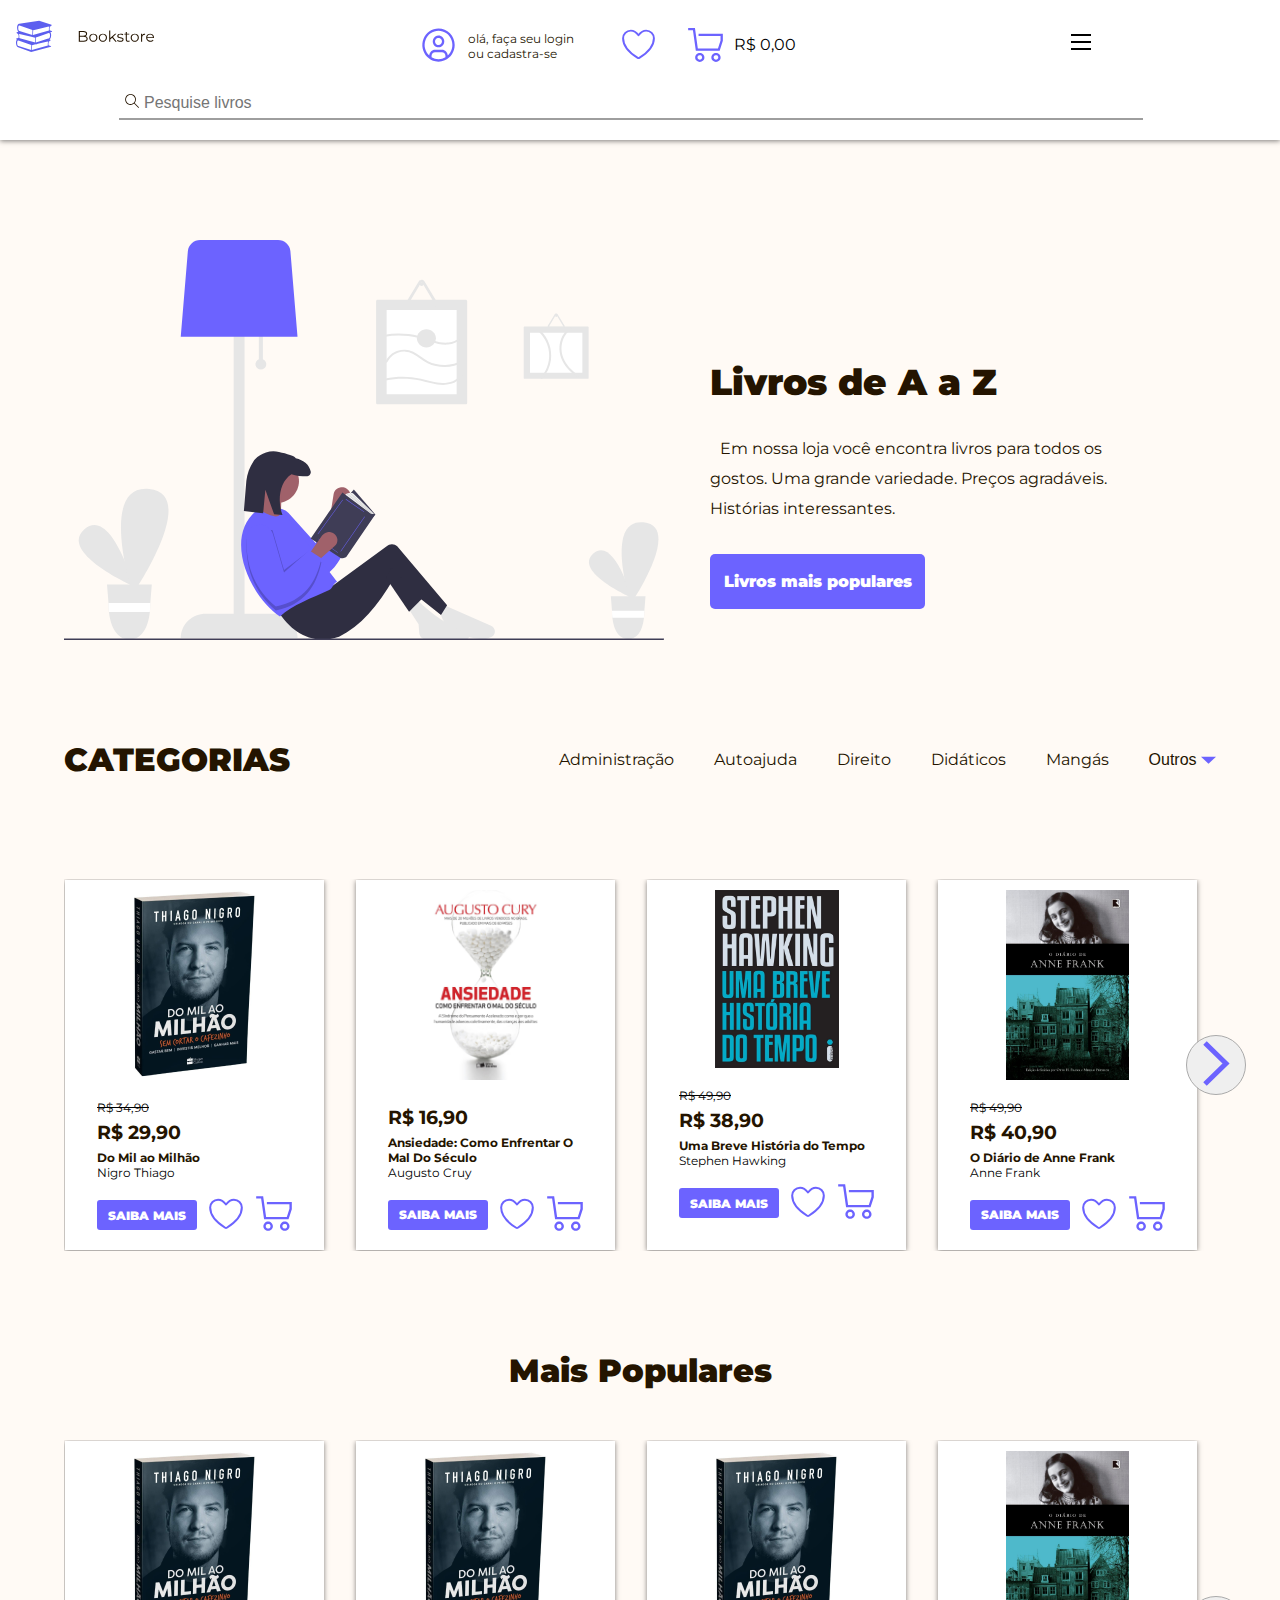
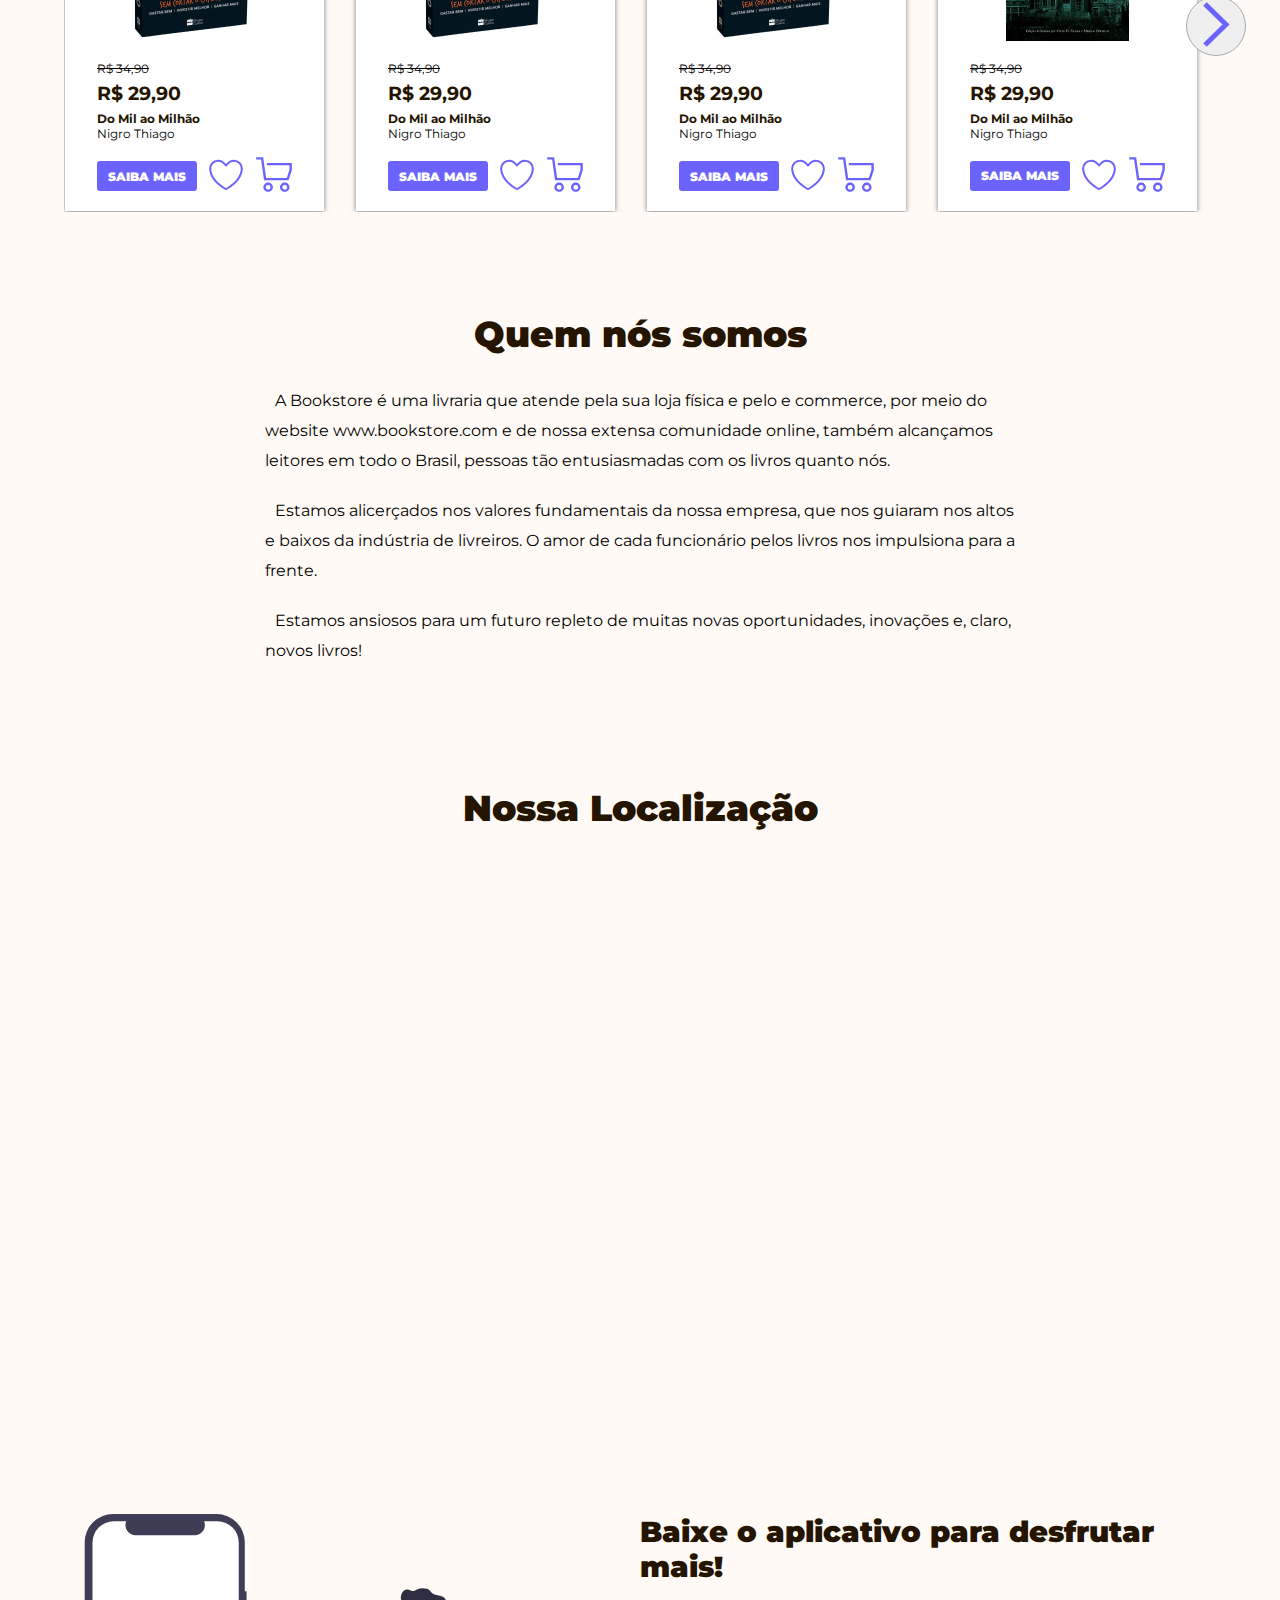
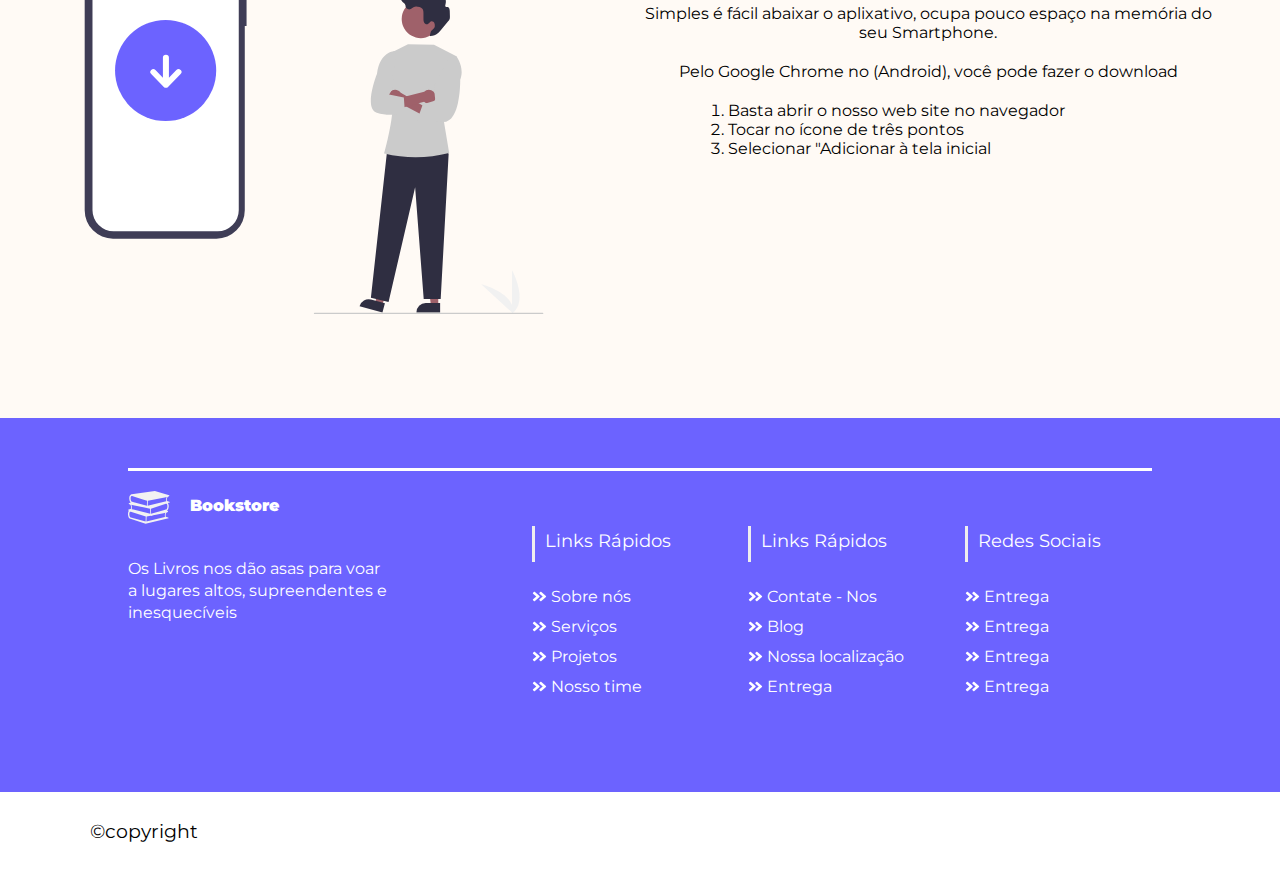
==== commit 5deec22b: "Página de login e cadastro do usuário, quase terminados." ====
--- a/index.html
+++ b/index.html
@@ -8,15 +8,16 @@
     <link rel="preconnect" href="https://fonts.googleapis.com">
     <link rel="preconnect" href="https://fonts.gstatic.com" crossorigin>
     <link href="https://fonts.googleapis.com/css2?family=Montserrat:wght@400;900&display=swap" rel="stylesheet">
-    <link rel="stylesheet" href="./css/header.css">
+    <link rel="stylesheet" href="./css/home_page/header.css">
+    <link rel="stylesheet" href="./css/home_page/presentation.css">
+    <link rel="stylesheet" href="./css/home_page/nav_categories.css">
+    <link rel="stylesheet" href="./css/home_page/slider_multiple_items.css">
+    <link rel="stylesheet" href="./css/home_page/who_we_are.css">
+    <link rel="stylesheet" href="./css/home_page/localization.css">
+    <link rel="stylesheet" href="./css/home_page/download.css">
+    <link rel="stylesheet" href="./css/home_page/footer.css">
     <link rel="stylesheet" href="./css/styles_global.css">
-    <link rel="stylesheet" href="./css/presentation.css">
-    <link rel="stylesheet" href="./css/nav_categories.css">
-    <link rel="stylesheet" href="./css/slider_multiple_items.css">
-    <link rel="stylesheet" href="./css/who_we_are.css">
-    <link rel="stylesheet" href="./css/localization.css">
-    <link rel="stylesheet" href="./css/download.css">
-    <link rel="stylesheet" href="./css/footer.css">
+
     <title>Bookstore</title>
 </head>
 
@@ -42,16 +43,18 @@
         <div id="search_entry">
             <input class="input" type="text" placeholder="Pesquise livros" pattern=".+" required />
             <button class="submit_lente" type="submit">
-                <img src="./img/icon/magnifying_glass_icon.svg" alt="ícone de lupa" srcset="">
+                <img src="./img/icon/magnifying_glass_icon.svg" alt="ícone de lupa">
             </button>
         </div>
 
         <div id="icones_header">
 
-            <div id="user_login">
-                <img src="./img/icon/user_login.svg" alt="Ícone de login da conta">
-                <span>olá, faça seu login ou cadastra-se</span>
-            </div>
+            <a href="./login_and_register.html">
+                <div id="user_login">
+                    <img src="./img/icon/user_login.svg" alt="Ícone de login da conta">
+                    <span>olá, faça seu login ou cadastra-se</span>
+                </div>
+            </a>
 
             <div id="heart_icon">
                 <img src="./img/icon/heart_icon.svg" alt="Ícone dos favoritos">
@@ -62,7 +65,6 @@
                 <span>R$ 0,00</span>
             </div>
         </div>
-
 
     </header>
 
@@ -75,41 +77,35 @@
             <p>Em nossa loja você encontra livros para todos os gostos. Uma grande variedade. Preços agradáveis.
                 Histórias interessantes.
             </p>
-            <button>
-                <a href="http://">Vá para a categorias</a>
-            </button>
+            <a href="#slider_multiple_items1">Livros mais populares</a>
         </div>
     </div>
 
     <nav id="nav_categories">
-
         <div>
             <h1>CATEGORIAS</h1>
         </div>
-        <div>
-            <ul id="menu_categories">
-                <div>
-                    <li><a href="/">Administração</a></li>
-                    <li><a href="/">Autoajuda</a> </li>
-                    <li><a href="/">Direito</a></li>
+        <ul id="menu_categories">
+            <div>
+                <li><a href="/">Administração</a></li>
+                <li><a href="/">Autoajuda</a> </li>
+                <li><a href="/">Direito</a></li>
+            </div>
+            <div>
+                <li><a href="/">Didáticos</a></li>
+                <li><a href="/">Mangás</a></li>
+                <div class="dropdown">
+                    <button class="dropbtn"> Outros <img src="./img/icon/triangle.svg" alt="triângulo">
+                    </button>
+                    <div class="dropdown_content">
+                        <a href="#">Literatura Estrangeira</a>
+                        <a href="#">Literatura Infantojuvenil</a>
+                        <a href="#">Literatura Nacional</a>
+                        <a href="#">Medicina</a>
+                    </div>
                 </div>
-                <div>
-                    <li><a href="/">Didáticos</a></li>
-                    <li><a href="/">Mangás</a></li>
-                    <div class="dropdown">
-                        <button class="dropbtn"> Outros <img src="./img/icon/triangle.svg" alt="triângulo">
-                        </button>
-                        <div class="dropdown_content">
-                            <a href="#">Literatura Estrangeira</a>
-                            <a href="#">Literatura Infantojuvenil</a>
-                            <a href="#">Literatura Nacional</a>
-                            <a href="#">Medicina</a>
-                        </div>
-                    </div>
-                </div>
-
-            </ul>
-        </div>
+            </div>
+        </ul>
     </nav>
 
     <div id="slider_multiple_items">
@@ -128,7 +124,7 @@
                                 <span class="author">Nigro Thiago</span>
                             </div>
                             <div class="footerCard">
-                                <button> <a href="http://">SAIBA MAIS</a></button>
+                                <a href="/">SAIBA MAIS</a>
                                 <img class="addToFavoritesIcon" src="./img/icon/heart_icon.svg"
                                     alt="Icone de adicionar aos favoritos">
                                 <img class="shopping_cart_icon" src="./img/icon/shopping_cart_icon.svg"
@@ -147,7 +143,7 @@
                                 <span class="author">Augusto Cruy</span>
                             </div>
                             <div class="footerCard">
-                                <button> <a href="http://">SAIBA MAIS</a></button>
+                                 <a href="/">SAIBA MAIS</a>
                                 <img class="addToFavoritesIcon" src="./img/icon/heart_icon.svg"
                                     alt="Icone de adicionar aos favoritos">
                                 <img class="shopping_cart_icon" src="./img/icon/shopping_cart_icon.svg"
@@ -167,7 +163,7 @@
                                 <span class="author">Stephen Hawking</span>
                             </div>
                             <div class="footerCard">
-                                <button> <a href="http://">SAIBA MAIS</a></button>
+                                <a href="/">SAIBA MAIS</a>
                                 <img class="addToFavoritesIcon" src="./img/icon/heart_icon.svg"
                                     alt="Icone de adicionar aos favoritos">
                                 <img class="shopping_cart_icon" src="./img/icon/shopping_cart_icon.svg"
@@ -187,7 +183,7 @@
                                 <span class="author">Anne Frank</span>
                             </div>
                             <div class="footerCard">
-                                <button> <a href="http://">SAIBA MAIS</a></button>
+                                <a href="/">SAIBA MAIS</a>
                                 <img class="addToFavoritesIcon" src="./img/icon/heart_icon.svg"
                                     alt="Icone de adicionar aos favoritos">
                                 <img class="shopping_cart_icon" src="./img/icon/shopping_cart_icon.svg"
@@ -206,58 +202,58 @@
                                 <span class="author">Robert Cecil Martin</span>
                             </div>
                             <div class="footerCard">
-                                <button> <a href="http://">SAIBA MAIS</a></button>
-                                <img class="addToFavoritesIcon" src="./img/icon/heart_icon.svg"
-                                    alt="Icone de adicionar aos favoritos">
-                                <img class="shopping_cart_icon" src="./img/icon/shopping_cart_icon.svg"
-                                    alt="Icone de Carrinho de compra">
-                            </div>
-                        </div>
-                    </div>
-                    <div class="card_container">
-                        <div class="card">
-                            <div class="img">
-                                <img src="./img/book_cover/livro_do_Mil_Ao_Milhão.png" alt="">
-                            </div>
-                            <div class="info">
-                                <span class="old_price">R$ 34,90</span>
-                                <span class="price">R$ 29,90</span>
-                                <span class="booksTitle">Do Mil ao Milhão</span>
-                                <span class="author">Nigro Thiago</span>
-                            </div>
-                            <div class="footerCard">
-                                <button> <a href="http://">SAIBA MAIS</a></button>
-                                <img class="addToFavoritesIcon" src="./img/icon/heart_icon.svg"
-                                    alt="Icone de adicionar aos favoritos">
-                                <img class="shopping_cart_icon" src="./img/icon/shopping_cart_icon.svg"
-                                    alt="Icone de Carrinho de compra">
-                            </div>
-                        </div>
-                    </div>
-                    <div class="card_container">
-                        <div class="card">
-                            <div class="img">
-                                <img src="./img/book_cover/livro_do_Mil_Ao_Milhão.png" alt="">
-                            </div>
-                            <div class="info">
-                                <span class="old_price">R$ 34,90</span>
-                                <span class="price">R$ 29,90</span>
-                                <span class="booksTitle">Do Mil ao Milhão</span>
-                                <span class="author">Nigro Thiago</span>
-                            </div>
-                            <div class="footerCard">
-                                <button> <a href="http://">SAIBA MAIS</a></button>
-                                <img class="addToFavoritesIcon" src="./img/icon/heart_icon.svg"
-                                    alt="Icone de adicionar aos favoritos">
-                                <img class="shopping_cart_icon" src="./img/icon/shopping_cart_icon.svg"
-                                    alt="Icone de Carrinho de compra">
-                            </div>
-                        </div>
-                    </div>
-                    <div class="card_container">
-                        <div class="card">
-                            <div class="img">
-                                <img src="./img/book_cover/star_wars _phasma.jpg" alt="">
+                                <a href="/">SAIBA MAIS</a>
+                                <img class="addToFavoritesIcon" src="./img/icon/heart_icon.svg"
+                                    alt="Icone de adicionar aos favoritos">
+                                <img class="shopping_cart_icon" src="./img/icon/shopping_cart_icon.svg"
+                                    alt="Icone de Carrinho de compra">
+                            </div>
+                        </div>
+                    </div>
+                    <div class="card_container">
+                        <div class="card">
+                            <div class="img">
+                                <img src="./img/book_cover/livro_do_Mil_Ao_Milhão.png" alt="">
+                            </div>
+                            <div class="info">
+                                <span class="old_price">R$ 34,90</span>
+                                <span class="price">R$ 29,90</span>
+                                <span class="booksTitle">Do Mil ao Milhão</span>
+                                <span class="author">Nigro Thiago</span>
+                            </div>
+                            <div class="footerCard">
+                                <a href="/">SAIBA MAIS</a>
+                                <img class="addToFavoritesIcon" src="./img/icon/heart_icon.svg"
+                                    alt="Icone de adicionar aos favoritos">
+                                <img class="shopping_cart_icon" src="./img/icon/shopping_cart_icon.svg"
+                                    alt="Icone de Carrinho de compra">
+                            </div>
+                        </div>
+                    </div>
+                    <div class="card_container">
+                        <div class="card">
+                            <div class="img">
+                                <img src="./img/book_cover/livro_do_Mil_Ao_Milhão.png" alt="">
+                            </div>
+                            <div class="info">
+                                <span class="old_price">R$ 34,90</span>
+                                <span class="price">R$ 29,90</span>
+                                <span class="booksTitle">Do Mil ao Milhão</span>
+                                <span class="author">Nigro Thiago</span>
+                            </div>
+                            <div class="footerCard">
+                                <a href="/">SAIBA MAIS</a>
+                                <img class="addToFavoritesIcon" src="./img/icon/heart_icon.svg"
+                                    alt="Icone de adicionar aos favoritos">
+                                <img class="shopping_cart_icon" src="./img/icon/shopping_cart_icon.svg"
+                                    alt="Icone de Carrinho de compra">
+                            </div>
+                        </div>
+                    </div>
+                    <div class="card_container">
+                        <div class="card">
+                            <div class="img">
+                                <img src="./img/book_cover/star_wars_phasma.jpg" alt="Livro do star wars phasna">
                             </div>
                             <div class="info">
                                 <span class="old_price">R$ 54,90</span>
@@ -266,7 +262,7 @@
                                 <span class="author"> Dawson, Delilah S</span>
                             </div>
                             <div class="footerCard">
-                                <button> <a href="http://">SAIBA MAIS</a></button>
+                                <a href="/">SAIBA MAIS</a>
                                 <img class="addToFavoritesIcon" src="./img/icon/heart_icon.svg"
                                     alt="Icone de adicionar aos favoritos">
                                 <img class="shopping_cart_icon" src="./img/icon/shopping_cart_icon.svg"
@@ -304,47 +300,47 @@
                                 <span class="author">Nigro Thiago</span>
                             </div>
                             <div class="footerCard">
-                                <button> <a href="http://">SAIBA MAIS</a></button>
-                                <img class="addToFavoritesIcon" src="./img/icon/heart_icon.svg"
-                                    alt="Icone de adicionar aos favoritos">
-                                <img class="shopping_cart_icon" src="./img/icon/shopping_cart_icon.svg"
-                                    alt="Icone de Carrinho de compra">
-                            </div>
-                        </div>
-                    </div>
-                    <div class="card_container">
-                        <div class="card">
-                            <div class="img">
-                                <img src="./img/book_cover/livro_do_Mil_Ao_Milhão.png" alt="">
-                            </div>
-                            <div class="info">
-                                <span class="old_price">R$ 34,90</span>
-                                <span class="price">R$ 29,90</span>
-                                <span class="booksTitle">Do Mil ao Milhão</span>
-                                <span class="author">Nigro Thiago</span>
-                            </div>
-                            <div class="footerCard">
-                                <button> <a href="http://">SAIBA MAIS</a></button>
-                                <img class="addToFavoritesIcon" src="./img/icon/heart_icon.svg"
-                                    alt="Icone de adicionar aos favoritos">
-                                <img class="shopping_cart_icon" src="./img/icon/shopping_cart_icon.svg"
-                                    alt="Icone de Carrinho de compra">
-                            </div>
-                        </div>
-                    </div>
-                    <div class="card_container">
-                        <div class="card">
-                            <div class="img">
-                                <img src="./img/book_cover/livro_do_Mil_Ao_Milhão.png" alt="">
-                            </div>
-                            <div class="info">
-                                <span class="old_price">R$ 34,90</span>
-                                <span class="price">R$ 29,90</span>
-                                <span class="booksTitle">Do Mil ao Milhão</span>
-                                <span class="author">Nigro Thiago</span>
-                            </div>
-                            <div class="footerCard">
-                                <button> <a href="http://">SAIBA MAIS</a></button>
+                                <a href="/">SAIBA MAIS</a>
+                                <img class="addToFavoritesIcon" src="./img/icon/heart_icon.svg"
+                                    alt="Icone de adicionar aos favoritos">
+                                <img class="shopping_cart_icon" src="./img/icon/shopping_cart_icon.svg"
+                                    alt="Icone de Carrinho de compra">
+                            </div>
+                        </div>
+                    </div>
+                    <div class="card_container">
+                        <div class="card">
+                            <div class="img">
+                                <img src="./img/book_cover/livro_do_Mil_Ao_Milhão.png" alt="">
+                            </div>
+                            <div class="info">
+                                <span class="old_price">R$ 34,90</span>
+                                <span class="price">R$ 29,90</span>
+                                <span class="booksTitle">Do Mil ao Milhão</span>
+                                <span class="author">Nigro Thiago</span>
+                            </div>
+                            <div class="footerCard">
+                                <a href="/">SAIBA MAIS</a>
+                                <img class="addToFavoritesIcon" src="./img/icon/heart_icon.svg"
+                                    alt="Icone de adicionar aos favoritos">
+                                <img class="shopping_cart_icon" src="./img/icon/shopping_cart_icon.svg"
+                                    alt="Icone de Carrinho de compra">
+                            </div>
+                        </div>
+                    </div>
+                    <div class="card_container">
+                        <div class="card">
+                            <div class="img">
+                                <img src="./img/book_cover/livro_do_Mil_Ao_Milhão.png" alt="">
+                            </div>
+                            <div class="info">
+                                <span class="old_price">R$ 34,90</span>
+                                <span class="price">R$ 29,90</span>
+                                <span class="booksTitle">Do Mil ao Milhão</span>
+                                <span class="author">Nigro Thiago</span>
+                            </div>
+                            <div class="footerCard">
+                                <a href="/">SAIBA MAIS</a>
                                 <img class="addToFavoritesIcon" src="./img/icon/heart_icon.svg"
                                     alt="Icone de adicionar aos favoritos">
                                 <img class="shopping_cart_icon" src="./img/icon/shopping_cart_icon.svg"
@@ -364,87 +360,87 @@
                                 <span class="author">Nigro Thiago</span>
                             </div>
                             <div class="footerCard">
-                                <button> <a href="http://">SAIBA MAIS</a></button>
-                                <img class="addToFavoritesIcon" src="./img/icon/heart_icon.svg"
-                                    alt="Icone de adicionar aos favoritos">
-                                <img class="shopping_cart_icon" src="./img/icon/shopping_cart_icon.svg"
-                                    alt="Icone de Carrinho de compra">
-                            </div>
-                        </div>
-                    </div>
-                    <div class="card_container">
-                        <div class="card">
-                            <div class="img">
-                                <img src="./img/book_cover/livro_do_Mil_Ao_Milhão.png" alt="">
-                            </div>
-                            <div class="info">
-                                <span class="old_price">R$ 34,90</span>
-                                <span class="price">R$ 29,90</span>
-                                <span class="booksTitle">Do Mil ao Milhão</span>
-                                <span class="author">Nigro Thiago</span>
-                            </div>
-                            <div class="footerCard">
-                                <button> <a href="http://">SAIBA MAIS</a></button>
-                                <img class="addToFavoritesIcon" src="./img/icon/heart_icon.svg"
-                                    alt="Icone de adicionar aos favoritos">
-                                <img class="shopping_cart_icon" src="./img/icon/shopping_cart_icon.svg"
-                                    alt="Icone de Carrinho de compra">
-                            </div>
-                        </div>
-                    </div>
-                    <div class="card_container">
-                        <div class="card">
-                            <div class="img">
-                                <img src="./img/book_cover/livro_do_Mil_Ao_Milhão.png" alt="">
-                            </div>
-                            <div class="info">
-                                <span class="old_price">R$ 34,90</span>
-                                <span class="price">R$ 29,90</span>
-                                <span class="booksTitle">Do Mil ao Milhão</span>
-                                <span class="author">Nigro Thiago</span>
-                            </div>
-                            <div class="footerCard">
-                                <button> <a href="http://">SAIBA MAIS</a></button>
-                                <img class="addToFavoritesIcon" src="./img/icon/heart_icon.svg"
-                                    alt="Icone de adicionar aos favoritos">
-                                <img class="shopping_cart_icon" src="./img/icon/shopping_cart_icon.svg"
-                                    alt="Icone de Carrinho de compra">
-                            </div>
-                        </div>
-                    </div>
-                    <div class="card_container">
-                        <div class="card">
-                            <div class="img">
-                                <img src="./img/book_cover/livro_do_Mil_Ao_Milhão.png" alt="">
-                            </div>
-                            <div class="info">
-                                <span class="old_price">R$ 34,90</span>
-                                <span class="price">R$ 29,90</span>
-                                <span class="booksTitle">Do Mil ao Milhão</span>
-                                <span class="author">Nigro Thiago</span>
-                            </div>
-                            <div class="footerCard">
-                                <button> <a href="http://">SAIBA MAIS</a></button>
-                                <img class="addToFavoritesIcon" src="./img/icon/heart_icon.svg"
-                                    alt="Icone de adicionar aos favoritos">
-                                <img class="shopping_cart_icon" src="./img/icon/shopping_cart_icon.svg"
-                                    alt="Icone de Carrinho de compra">
-                            </div>
-                        </div>
-                    </div>
-                    <div class="card_container">
-                        <div class="card">
-                            <div class="img">
-                                <img src="./img/book_cover/livro_do_Mil_Ao_Milhão.png" alt="">
-                            </div>
-                            <div class="info">
-                                <span class="old_price">R$ 34,90</span>
-                                <span class="price">R$ 29,90</span>
-                                <span class="booksTitle">Do Mil ao Milhão</span>
-                                <span class="author">Nigro Thiago</span>
-                            </div>
-                            <div class="footerCard">
-                                <button> <a href="http://">SAIBA MAIS</a></button>
+                                <a href="/">SAIBA MAIS</a>
+                                <img class="addToFavoritesIcon" src="./img/icon/heart_icon.svg"
+                                    alt="Icone de adicionar aos favoritos">
+                                <img class="shopping_cart_icon" src="./img/icon/shopping_cart_icon.svg"
+                                    alt="Icone de Carrinho de compra">
+                            </div>
+                        </div>
+                    </div>
+                    <div class="card_container">
+                        <div class="card">
+                            <div class="img">
+                                <img src="./img/book_cover/livro_do_Mil_Ao_Milhão.png" alt="">
+                            </div>
+                            <div class="info">
+                                <span class="old_price">R$ 34,90</span>
+                                <span class="price">R$ 29,90</span>
+                                <span class="booksTitle">Do Mil ao Milhão</span>
+                                <span class="author">Nigro Thiago</span>
+                            </div>
+                            <div class="footerCard">
+                                <a href="/">SAIBA MAIS</a>
+                                <img class="addToFavoritesIcon" src="./img/icon/heart_icon.svg"
+                                    alt="Icone de adicionar aos favoritos">
+                                <img class="shopping_cart_icon" src="./img/icon/shopping_cart_icon.svg"
+                                    alt="Icone de Carrinho de compra">
+                            </div>
+                        </div>
+                    </div>
+                    <div class="card_container">
+                        <div class="card">
+                            <div class="img">
+                                <img src="./img/book_cover/livro_do_Mil_Ao_Milhão.png" alt="">
+                            </div>
+                            <div class="info">
+                                <span class="old_price">R$ 34,90</span>
+                                <span class="price">R$ 29,90</span>
+                                <span class="booksTitle">Do Mil ao Milhão</span>
+                                <span class="author">Nigro Thiago</span>
+                            </div>
+                            <div class="footerCard">
+                                <a href="/">SAIBA MAIS</a>
+                                <img class="addToFavoritesIcon" src="./img/icon/heart_icon.svg"
+                                    alt="Icone de adicionar aos favoritos">
+                                <img class="shopping_cart_icon" src="./img/icon/shopping_cart_icon.svg"
+                                    alt="Icone de Carrinho de compra">
+                            </div>
+                        </div>
+                    </div>
+                    <div class="card_container">
+                        <div class="card">
+                            <div class="img">
+                                <img src="./img/book_cover/livro_do_Mil_Ao_Milhão.png" alt="">
+                            </div>
+                            <div class="info">
+                                <span class="old_price">R$ 34,90</span>
+                                <span class="price">R$ 29,90</span>
+                                <span class="booksTitle">Do Mil ao Milhão</span>
+                                <span class="author">Nigro Thiago</span>
+                            </div>
+                            <div class="footerCard">
+                                <a href="/">SAIBA MAIS</a>
+                                <img class="addToFavoritesIcon" src="./img/icon/heart_icon.svg"
+                                    alt="Icone de adicionar aos favoritos">
+                                <img class="shopping_cart_icon" src="./img/icon/shopping_cart_icon.svg"
+                                    alt="Icone de Carrinho de compra">
+                            </div>
+                        </div>
+                    </div>
+                    <div class="card_container">
+                        <div class="card">
+                            <div class="img">
+                                <img src="./img/book_cover/livro_do_Mil_Ao_Milhão.png" alt="">
+                            </div>
+                            <div class="info">
+                                <span class="old_price">R$ 34,90</span>
+                                <span class="price">R$ 29,90</span>
+                                <span class="booksTitle">Do Mil ao Milhão</span>
+                                <span class="author">Nigro Thiago</span>
+                            </div>
+                            <div class="footerCard">
+                                <a href="/">SAIBA MAIS</a>
                                 <img class="addToFavoritesIcon" src="./img/icon/heart_icon.svg"
                                     alt="Icone de adicionar aos favoritos">
                                 <img class="shopping_cart_icon" src="./img/icon/shopping_cart_icon.svg"
@@ -492,7 +488,8 @@
 
     <div id="download">
         <div id="img_dowload">
-            <img src="./img/download_illustration.svg">
+            <img src="./img/download_illustration.svg"
+                alt="Imagem de inlustração de uma pessoa fazendo o dowload de um aplicativo no smartphone">
         </div>
         <div id="download_presentation">
             <h1>Baixe o aplicativo para desfrutar mais!</h1>
@@ -515,7 +512,7 @@
         <div id="text_footer">
             <div id="div_msg">
                 <div id="img_footer">
-                    <img src="./img/icon/book_white_icon.svg">
+                    <img src="./img/icon/book_white_icon.svg" alt="logo">
                     <p>Bookstore</p>
                 </div>
                 <p>Os Livros nos dão asas para voar a lugares altos, supreendentes e inesquecíveis</p>
@@ -524,22 +521,22 @@
                 <h1> Links Rápidos</h1>
                 <ul>
                     <li>
-                        <a href="http://">
+                        <a href="/">
                             <img src="./img/icon/angle-double-right.svg" alt="Ícone de dupla seta para direita">
                             Sobre nós</a>
                     </li>
                     <li>
-                        <a href="http://">
+                        <a href="/">
                             <img src="./img/icon/angle-double-right.svg" alt="Ícone de dupla seta para direita">
                             Serviços</a>
                     </li>
                     <li>
-                        <a href="http://">
+                        <a href="/">
                             <img src="./img/icon/angle-double-right.svg" alt="Ícone de dupla seta para direita">
                             Projetos</a>
                     </li>
                     <li>
-                        <a href="http://">
+                        <a href="/">
                             <img src="./img/icon/angle-double-right.svg" alt="Ícone de dupla seta para direita"> Nosso
                             time</a>
                     </li>
@@ -548,30 +545,30 @@
             <div class="links_footer">
                 <h1>Links Rápidos</h1>
                 <ul>
-                    <li><a href="http://">
+                    <li><a href="/">
                             <img src="./img/icon/angle-double-right.svg" alt="Ícone de dupla seta para direita"> Contate
                             - Nos</a></li>
-                    <li><a href="http://">
+                    <li><a href="/">
                             <img src="./img/icon/angle-double-right.svg" alt="Ícone de dupla seta para direita">
                             Blog</a>
                     </li>
-                    <li><a href="http://"><img src="./img/icon/angle-double-right.svg"
-                                alt="Ícone de dupla seta para direita"> Nossa localização</a></li>
-                    <li><a href="http://"><img src="./img/icon/angle-double-right.svg"
-                                alt="Ícone de dupla seta para direita"> Entrega</a></li>
+                    <li><a href="/"><img src="./img/icon/angle-double-right.svg" alt="Ícone de dupla seta para direita">
+                            Nossa localização</a></li>
+                    <li><a href="/"><img src="./img/icon/angle-double-right.svg" alt="Ícone de dupla seta para direita">
+                            Entrega</a></li>
                 </ul>
             </div>
             <div class="links_footer">
                 <h1>Redes Sociais</h1>
                 <ul>
-                    <li><a href="http://">
+                    <li><a href="/">
                             <img src="./img/icon/angle-double-right.svg" alt="Ícone de dupla seta para direita">
                             Entrega</a></li>
-                    <li><a href="http://"> <img src="./img/icon/angle-double-right.svg"
+                    <li><a href="/"> <img src="./img/icon/angle-double-right.svg"
                                 alt="Ícone de dupla seta para direita"> Entrega</a></li>
-                    <li><a href="http://"> <img src="./img/icon/angle-double-right.svg"
+                    <li><a href="/"> <img src="./img/icon/angle-double-right.svg"
                                 alt="Ícone de dupla seta para direita"> Entrega</a></li>
-                    <li><a href="http://"> <img src="./img/icon/angle-double-right.svg"
+                    <li><a href="/"> <img src="./img/icon/angle-double-right.svg"
                                 alt="Ícone de dupla seta para direita"> Entrega</a></li>
                 </ul>
             </div>
--- a/css/home_page/header.css
+++ b/css/home_page/header.css
@@ -0,0 +1,227 @@
+#logo {
+  display: flex;
+  font-size: 1rem;
+  line-height: 42px;
+  color: var(--color-text);
+}
+
+#logo img {
+  max-width: 150px;
+  max-height: 40px;
+}
+
+#header {
+  position: fixed;
+  top: 0px;
+  height: 80px;
+  padding: 1rem;
+  display: flex;
+  justify-content: space-between;
+  background-color: white;
+  width: 100%;
+  z-index: 3;
+  box-shadow: 0px 1px 5px 0px rgb(0 0 0 / 50%);
+}
+
+#nav {
+  
+  display: flex;
+  flex-direction: row;
+  column-gap: 30px;
+  padding-top: 10px;
+}
+
+#menu {
+  display: flex;
+  gap: 0.5rem;
+}
+
+#menu a {
+  display: block;
+  padding: 0.5rem;
+  color: var(--color-text);
+}
+
+#btn_mobile {
+  display: none;
+}
+
+.input {
+  border: 0;
+  border-bottom: 2px solid #9e9e9e;
+  outline: none;
+  transition: .2s ease-in-out;
+  box-sizing: border-box;
+}
+
+.input {
+  width: 100%;
+  height: 2rem;
+  font-size: 1rem;
+  padding-left: 25px;
+  margin-top: 7px;
+}
+
+.input:valid, .input:focus {
+  border-bottom: 2px solid var(--color-purple);
+}
+
+.submit_lente {
+  position: relative;
+  top: -25px;
+  left: 1px;
+  border: 0px;
+  cursor: pointer;
+  background-color: white;
+}
+
+#icones_header {
+  display: flex;
+  column-gap: 30px;
+  margin-top: 10px;
+}
+
+#icones_header img {
+  max-width: 37px;
+  max-height: 38px;
+}
+
+#icones_header span, img{
+  cursor: pointer;
+}
+
+#user_login {
+  display: flex;
+  column-gap: 10px;
+  font-size: 0.75rem;
+  max-width: 170px;
+}
+
+#user_login>span {
+  margin: 4px 0px 0px 1px;
+  color: var(--color-text);
+}
+
+#shopping_cart {
+  display: flex;
+}
+
+#shopping_cart>span {
+  line-height: 37px;
+  margin-left: 10px;
+}
+
+@media (max-width: 1300px) {
+  #header {
+    position: unset;
+    display: grid;
+    grid-template-areas: "logo icones menu" "input input input";
+    height: 140px;
+  }
+  #logo {
+    margin-top: 0px;
+    grid-area: logo;
+  }
+  #menu {
+    grid-area: menu;
+  }
+  #icones_header {
+    width: 100%;
+    grid-area: icones;
+  }
+  #user_login>span {
+    margin: 5px 0px 0px 1px;
+  }
+  #search_entry {
+    grid-area: input;
+    margin: auto;
+  }
+  #search_entry input {
+    width: 80vw;
+  }
+  .submit_lente {
+    top: 0px;
+    left: -98.1%;
+  }
+  #shopping_cart>span {
+    line-height: 38px;
+  }
+  #menu {
+    display: block;
+    position: absolute;
+    width: 100%;
+    top: 70px;
+    right: 0px;
+    background-color: white;
+    transition: 0.6s;
+    z-index: 1000;
+    height: 0px;
+    visibility: hidden;
+    overflow-y: hidden;
+  }
+  #nav.active #menu {
+    height: calc(100vh - 70px);
+    visibility: visible;
+    overflow-y: auto;
+  }
+  #menu a {
+    padding: 1rem 0;
+    margin: 0 1rem;
+    border-bottom: 2px solid rgba(0, 0, 0, 0.05);
+  }
+  #btn_mobile {
+    display: flex;
+    padding: 0.5rem 1rem;
+    font-size: 1rem;
+    border: none;
+    background: none;
+    cursor: pointer;
+    gap: 0.5rem;
+  }
+  #hamburger {
+    border-top: 2px solid;
+    width: 20px;
+  }
+  #hamburger::after, #hamburger::before {
+    content: '';
+    display: block;
+    width: 20px;
+    height: 2px;
+    background: currentColor;
+    margin-top: 5px;
+    transition: 0.3s;
+    position: relative;
+  }
+  #nav.active #hamburger {
+    border-top-color: transparent;
+  }
+  #nav.active #hamburger::before {
+    transform: rotate(135deg);
+  }
+  #nav.active #hamburger::after {
+    transform: rotate(-135deg);
+    top: -7px;
+  }
+}
+
+@media (max-width: 700px) {
+  #logo {
+    margin-top: 0px;
+  }
+  #icones_header {
+    column-gap: 15px;
+  }
+  #user_login>span {
+    display: none;
+  }
+  .submit_lente {
+    top: 0px;
+    left: -96.1%;
+  }
+  #shopping_cart>span {
+    display: none;
+  }
+  #hamburger {
+    margin-top: -7px;
+  }
+}--- a/css/home_page/presentation.css
+++ b/css/home_page/presentation.css
@@ -0,0 +1,65 @@
+#presentation {
+    max-width: 1300px;
+    width: 90vw;
+    display: grid;
+    grid-template-columns: repeat(auto-fit, minmax(450px, 1fr));
+
+}
+
+#imgPresentation>img {
+    display: block;
+    margin: auto;
+    max-width: 600px;
+    width: 100vw;
+}
+
+#presentationText {
+    max-width: 410px;
+    width: 80vw;
+    margin: 120px 0px 0px 70px;
+}
+
+#presentationText>h1 {
+    font-size: 2.25rem;
+    margin-bottom: 30px;
+}
+
+#presentationText>p {
+    font-size: 1rem;
+    margin-bottom: 30px;
+    line-height: 30px;
+    color: var(--color-text);
+}
+
+#presentationText>p::first-letter {
+    margin-left: 10px;
+}
+
+#presentationText > a {
+    display: flex;
+    align-items: center;
+    justify-content: center;
+    width: 215px;
+    height: 55px;
+    background-color: var(--color-purple);
+    font-weight: 900;
+    font-size: 1rem;
+    color: var(--color-text-white);
+    border-radius: 5px;
+}
+
+
+@media (max-width: 1000px) {
+    #presentation {
+        grid-template-areas: "text" "image";
+    }
+    #presentationText {
+        max-width: 90vw;
+        grid-area: text;
+        margin: 45px 15px 30px 15px;
+        text-align: center;
+    }
+    #imgPresentation {
+        grid-area: image;
+    }
+}
--- a/css/home_page/nav_categories.css
+++ b/css/home_page/nav_categories.css
@@ -0,0 +1,97 @@
+#nav_categories {
+  max-width: 1300px;
+  margin: auto;
+  width: 90vw;
+  display: flex;
+  justify-content: space-between;
+}
+
+#nav_categories h1{
+  text-align: center;
+}
+
+#menu_categories {
+  display: flex;
+  margin: 10px 0px 0px 10px;
+}
+
+#menu_categories>div {
+  display: flex;
+}
+
+#menu_categories>div>li {
+  margin-right: 40px;
+}
+
+#menu_categories a {
+  color: var(--color-text);
+}
+
+.dropbtn {
+  color: var(--color-text);
+  background-color: var(--color-background);
+  font-size: 1rem;
+  border: none;
+  cursor: pointer;
+}
+
+.dropbtn>img {
+  margin-bottom: 1px;
+}
+
+.dropdown_content {
+  display: none;
+  position: absolute;
+  background-color: #f9f9f9;
+  min-width: 160px;
+  margin-left: -150px;
+  box-shadow: 0px 8px 16px 0px rgba(0, 0, 0, 0.2);
+  z-index: 3;
+}
+
+.dropdown_content a {
+  color: var(--color-text);
+  padding: 12px 16px;
+  text-decoration: none;
+  display: block;
+}
+
+.dropdown:hover .dropdown_content {
+  display: block;
+}
+
+@media (max-width: 1000px) {
+  #nav_categories {
+    display: grid;
+    grid-template-columns: repeat(auto-fit, minmax(500px, 1fr));
+  }
+}
+
+@media (max-width: 750px) {
+
+  #nav_categories div{
+    margin-top: 50px auto;
+  }
+  
+  #nav_categories div{
+    width: 90vw;
+  }
+  #nav_categories div{
+    width: 90vw;
+  }
+
+  #menu_categories {
+    max-width: 80vw;
+    margin: 10px auto;
+    display: grid;
+    grid-template-rows: 1fr 1fr;
+  }
+  #menu_categories > div{
+    margin-bottom: 20px;
+  }
+
+  #menu_categories>div>li {
+    margin-right: 20px;
+  }
+
+}--- a/css/home_page/slider_multiple_items.css
+++ b/css/home_page/slider_multiple_items.css
@@ -0,0 +1,164 @@
+.carousel_container {
+  width: 1280px;
+  max-width: 90vw;
+  margin: 50px auto;
+  min-height: 200px;
+  position: relative;
+}
+
+.carousel_container .carousel_inner {
+  overflow: hidden;
+}
+
+.carousel_container .track {
+  display: inline-flex;
+  transition: transform 0.5s;
+  column-gap: 30px;
+}
+
+.card_container {
+  margin: 1px;
+  box-shadow: 0px 1px 5px 0px rgb(0 0 0 / 50%);
+}
+
+.carousel_container .card_container {
+  width: 259px;
+  flex-shrink: 0;
+  height: 370px;
+  background-color: white;
+  box-sizing: border-box;
+}
+
+.carousel_container .card_container .card {
+  display: flex;
+  flex-direction: column;
+  width: 100%;
+  height: 100%;
+}
+
+.nav button {
+  width: 60px;
+  height: 60px;
+  border-radius: 50%;
+  border: 1px solid #aaa;
+  position: absolute;
+  top: 50%;
+  transform: translateY(-50%);
+  cursor: pointer;
+}
+
+.nav .prev {
+  left: -30px;
+  display: none;
+}
+
+.nav .prev.show {
+  display: block;
+}
+
+.nav .next {
+  right: -30px;
+}
+
+.nav .next.hide {
+  display: none;
+}
+
+.card .img {
+  display: flex;
+  justify-content: center;
+  align-items: center;
+  font-size: 30px;
+}
+
+.img img {
+  max-width: 124px;
+  max-height: 190px;
+  margin-top: 10px;
+}
+
+.info {
+  display: flex;
+  flex-direction: column;
+  padding: 20px 32px 0px 32px;
+}
+
+.old_price {
+  text-decoration: line-through;
+  font-size: 0.75rem;
+}
+
+.price {
+  font-weight: bold;
+  font-size: 1.2rem;
+  line-height: 35px;
+  color: #241400;
+}
+
+.booksTitle {
+  font-size: 0.75rem;
+  color: #241400;
+  font-weight: bold;
+}
+
+.author {
+  font-size: 0.75rem;
+  font-weight: 400;
+}
+
+.footerCard {
+  display: grid;
+  grid-template-columns: 100px 38px 38px;
+  column-gap: 10px;
+  margin: 15px auto;
+  cursor: pointer;
+}
+
+.footerCard> a  {
+  display: flex;
+  align-items: center;
+  justify-content: center;
+  width: 100px;
+  height: 30px;
+  background-color: #6C63FF;
+  text-transform: uppercase;
+  font-weight: 900;
+  border-radius: 3px;
+  font-size: 0.75rem;
+  margin-top: 5px;
+  color: var(--color-text-white);
+}
+
+.footerCard > a:hover{
+  background-color: white;
+  border: 1px solid #6C63FF;
+  color: var(--color-text);
+}
+
+#slider_multiple_items1>h1 {
+  text-align: center;
+}
+
+@media (max-width: 1024px) {
+  .carousel_container {
+    width: 85%;
+  }
+}
+
+@media (max-width: 768px) {
+  .carousel_container {
+    width: 82%;
+  }
+  .carousel_container .card_container {
+    width: 200px;
+  }
+  .carousel_container .track {
+    column-gap: 10px;
+  }
+}
+
+@media (max-width: 400px) {
+  .carousel_container .card_container {
+    width: 220px;
+  }
+}--- a/css/home_page/who_we_are.css
+++ b/css/home_page/who_we_are.css
@@ -0,0 +1,20 @@
+#who_we_are {
+    max-width: 750px;
+    width: 90vw;
+}
+
+#who_we_are>h1 {
+    font-size: 2.25rem;
+    text-align: center;
+    margin-bottom: 30px;
+}
+
+#who_we_are p {
+    line-height: 30px;
+    font-size: 1rem;
+    margin-bottom: 20px;
+}
+
+#who_we_are p::first-letter {
+    margin-left: 10px;
+}
--- a/css/home_page/localization.css
+++ b/css/home_page/localization.css
@@ -0,0 +1,10 @@
+#localization{
+    max-width: 750px;
+    width: 90vw;
+}
+
+#localization > h1{
+    font-size: 2.25rem;
+    text-align: center;
+    margin-bottom: 30px;
+}
--- a/css/home_page/download.css
+++ b/css/home_page/download.css
@@ -0,0 +1,63 @@
+#download {
+    max-width: 1300px;
+    width: 90vw;
+    display: grid;
+    margin: auto;
+    grid-template-columns: repeat(auto-fit, minmax(450px, 1fr));
+}
+
+#download img {
+    max-width: 500px;
+    width: 90vw;
+    max-height: 400px;
+}
+
+#download h1 {
+    font-size: 1.8rem;
+}
+
+#text_dowload>p:nth-child(1) {
+    margin: 20px auto;
+    max-width: 444px;
+    max-width: 90vw;
+    text-align: center;
+}
+
+#text_dowload>p:nth-child(2) {
+    text-align: center;
+    max-width: 90vw;
+}
+
+#text_dowload>ol {
+    max-width: 400px;
+    width: 90vw;
+    margin: 20px auto;
+}
+
+@media (max-width: 1000px) {
+    #download {
+        grid-template-areas: "text" "img";
+    }
+    #download_presentation {
+        grid-area: text;
+    }
+    #img_dowload {
+        grid-area: img;
+    }
+}
+
+@media (max-width: 600px) {
+    #download h1 {
+        font-size: 1.6rem;
+    }
+    #text_dowload  p{
+        margin-top: 20px;
+        text-align: start !important;
+    }
+    #text_dowload>p:nth-child(1) {
+        margin: 20px 0px 0px 0px;
+    }
+    #text_dowload>ol {
+        margin: 20px 0px 30px 0px;
+    }
+}--- a/css/home_page/footer.css
+++ b/css/home_page/footer.css
@@ -0,0 +1,104 @@
+footer{
+    width: 100%;
+    min-height: 380px;
+    background-color: var(--color-purple);
+    padding-top: 50px;
+    margin-top: 100px;
+}
+
+footer hr{
+    max-width: 1300px;
+    width: 80vw;
+    height: 3px;
+    background-color: white;
+    border: 0px;
+    margin: auto;
+}
+
+#div_msg {
+    color: white;
+}
+
+#div_msg > p{
+    font-size: 1rem;
+    line-height: 22px;
+    max-width: 260px;
+    margin-top: 30px;
+}
+
+#text_footer{
+    max-width: 1300px;
+    width: 80vw;
+    margin: 15px auto 0px auto;
+    display: grid;
+    grid-template-columns: 2fr 1fr 1fr 1fr;
+    column-gap: 30px;
+}
+
+#img_footer{
+    display: flex;
+    font-weight: 900;
+}
+
+#img_footer p{
+   margin: 10px 0px 0px 20px;
+}
+
+.links_footer{
+    margin-top: 40px;
+    margin-bottom: 90px;
+    line-height: 30px;
+}
+
+.links_footer h1 {
+    color: var(--color-text-white);
+    font-weight: 400;
+    font-size: 1.1rem;
+    padding-left: 10px;
+    padding-bottom: 6px;
+    margin-bottom: 20px;
+    border-left: 3px solid #eeeeee;
+}
+ 
+.links_footer a{
+    color: white;
+}
+ 
+.links_footer a:hover{
+    transition: .5s all ease;
+    margin-left:5px;
+    padding: 3px 0;
+    font-size: 1.1rem;
+
+}
+
+#copyright{
+    height: 80px;
+    width: 100%;
+    font-size: 1.2rem;
+    padding: 27px 0px 27px 0px;
+    background-color: white;
+}
+
+#copyright > div{
+    max-width: 1100px;
+    margin: auto;
+}
+
+@media (max-width: 1000px) {
+    #text_footer{
+        grid-template-columns: repeat(auto-fit, minmax(250px, 1fr));
+        margin-bottom: 30px;
+    }
+
+}
+
+@media (max-width: 700px) {
+    .links_footer{
+        margin-bottom: 0px;
+    }
+    
+    #copyright p{
+        text-align: center;
+    }
+}--- a/css/styles_global.css
+++ b/css/styles_global.css
@@ -2,6 +2,7 @@
     margin: 0px;
     padding: 0px;
     box-sizing: border-box;
+    scroll-behavior: smooth;
 }
 
 :root {
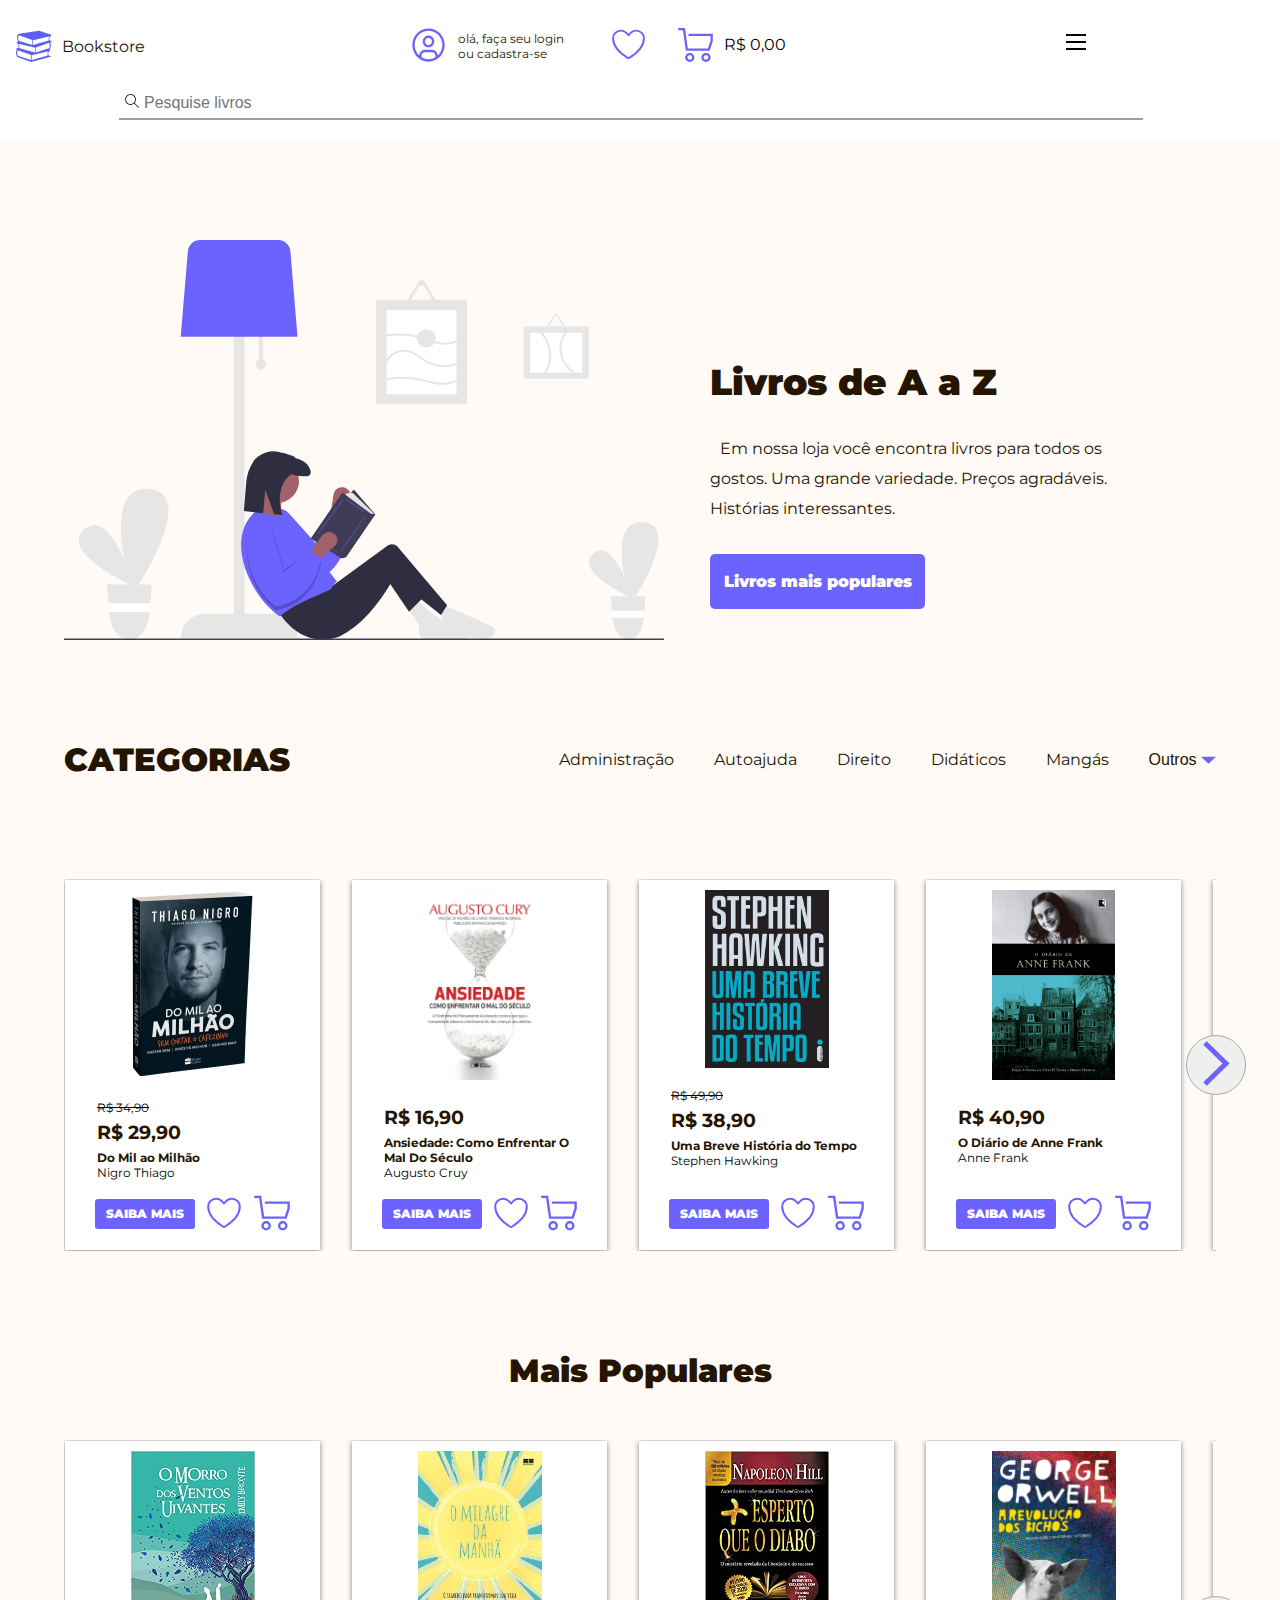
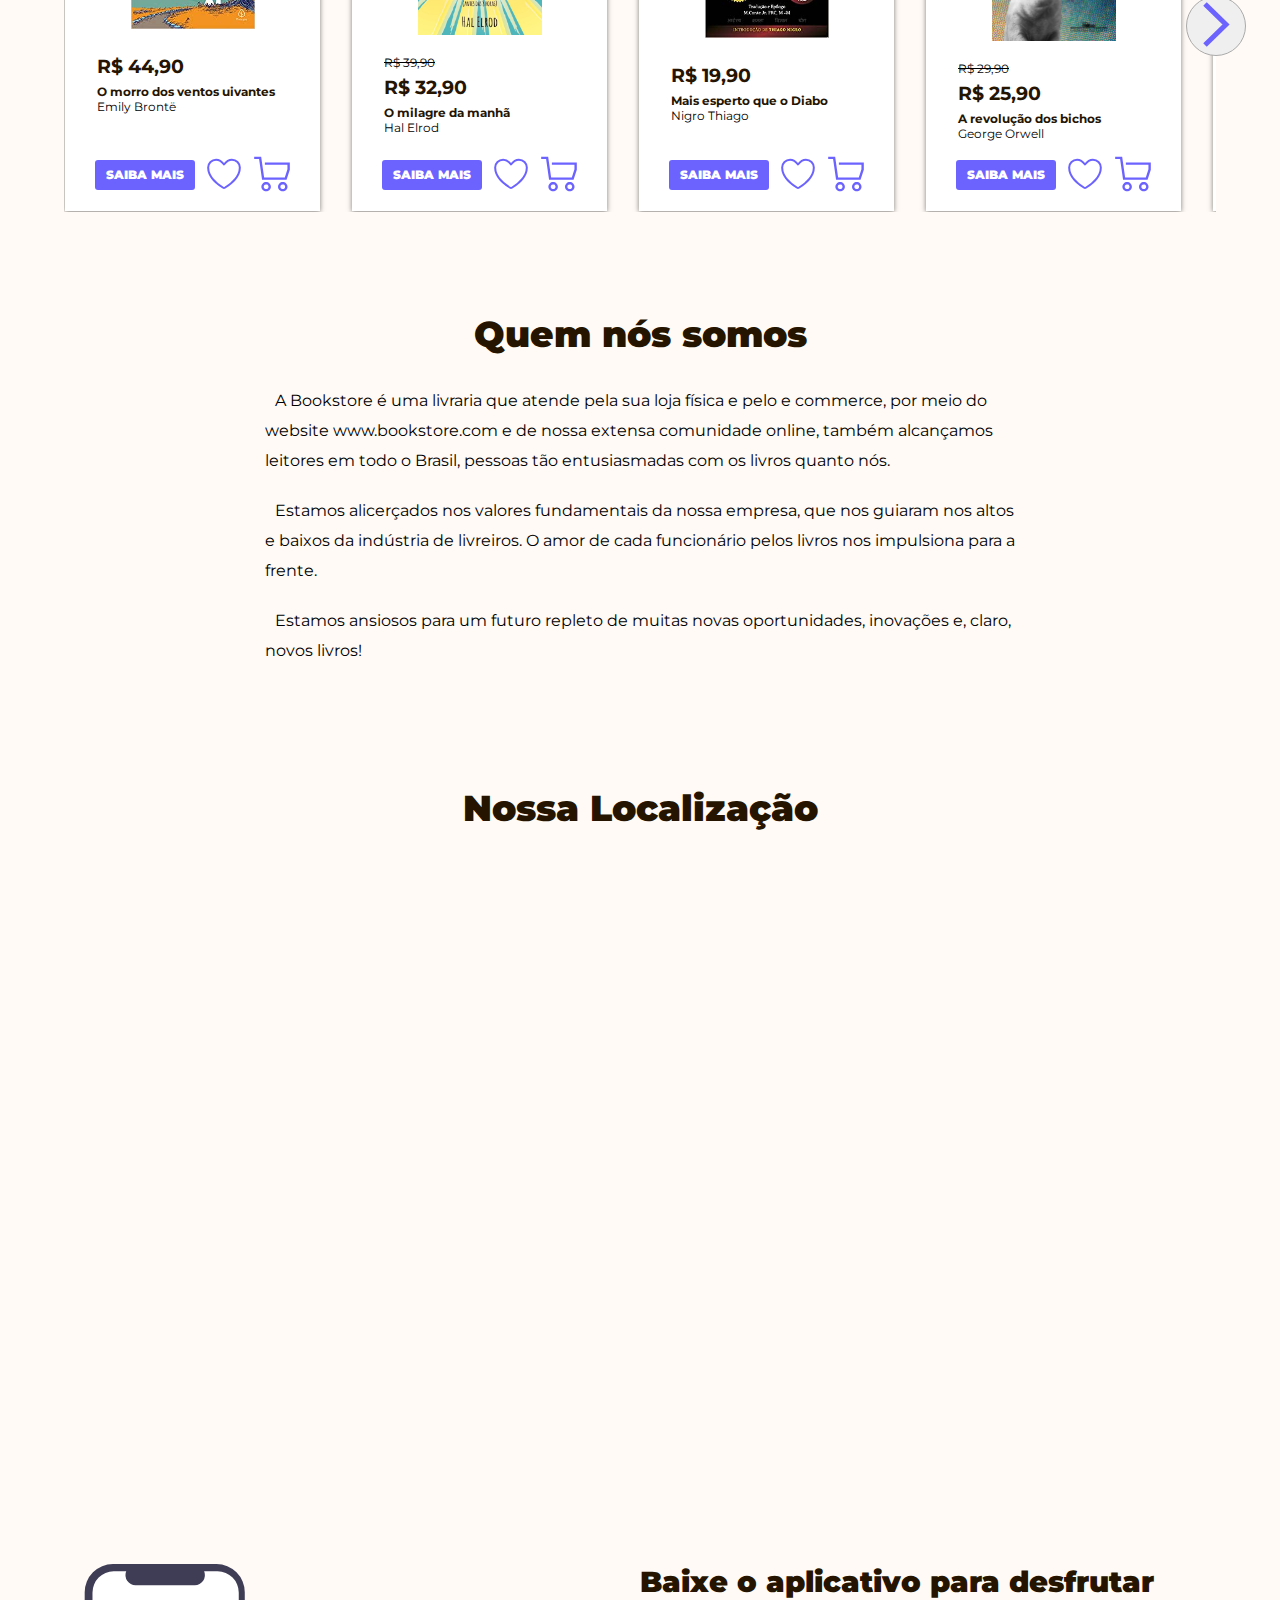
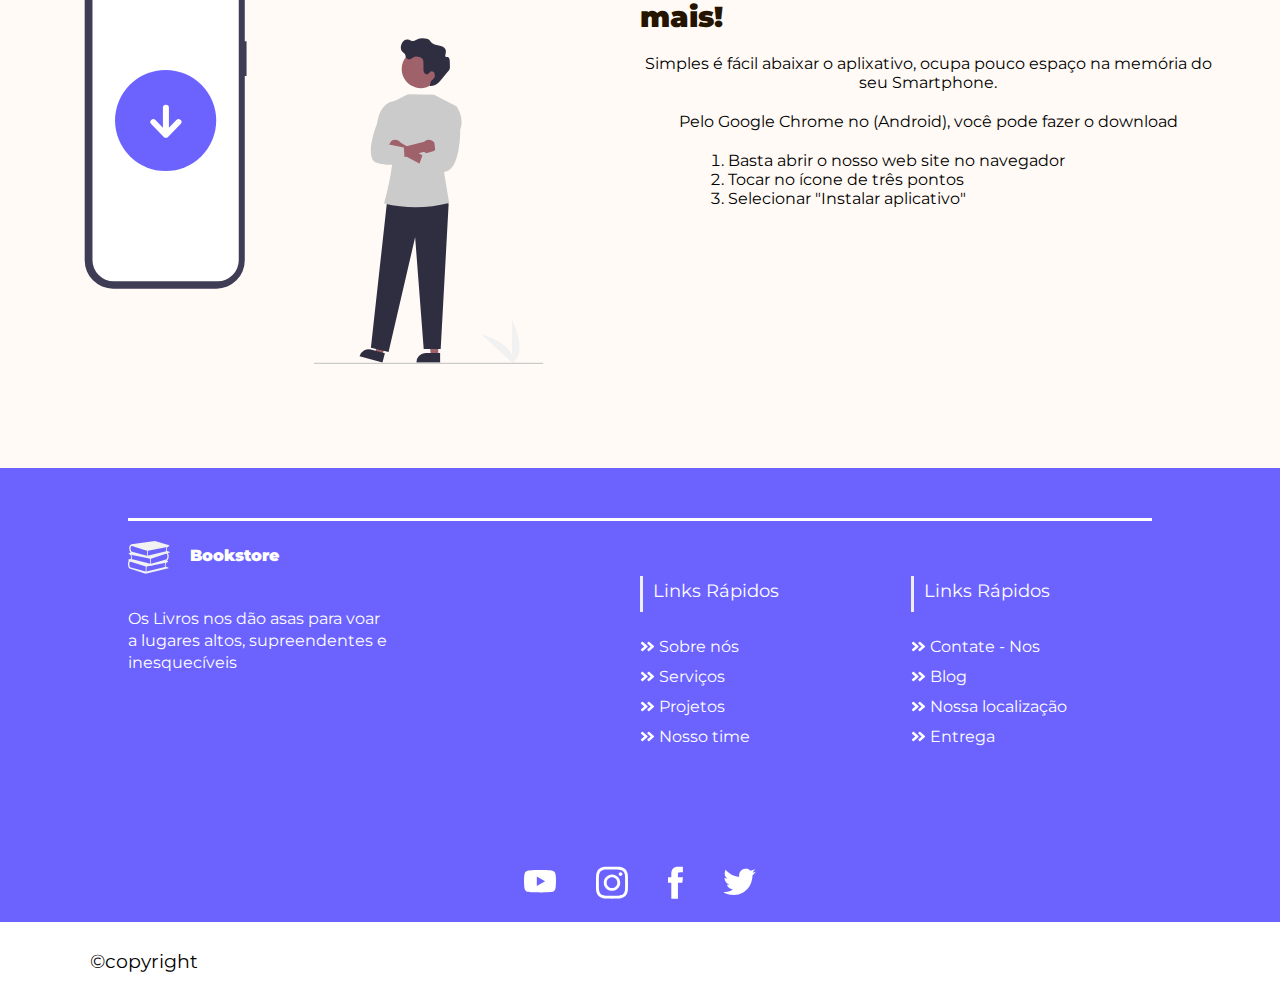
==== commit f7a91c5e: "Colocando a PWA no projeto, mas algumas correções de responsividade." ====
--- a/index.html
+++ b/index.html
@@ -5,6 +5,11 @@
     <meta charset="UTF-8">
     <meta http-equiv="X-UA-Compatible" content="IE=edge">
     <meta name="viewport" content="width=device-width, initial-scale=1.0">
+    <meta name="author" content="Samuel Goulart">
+    <meta name="description" content="Bookstore, livros de A a Z">
+    <meta name="keywords" content="livros, editora, escritor">
+    <title>Bookstore</title>
+    <link rel="shortcut icon" href="./img/icon/book_icon.svg">
     <link rel="preconnect" href="https://fonts.googleapis.com">
     <link rel="preconnect" href="https://fonts.gstatic.com" crossorigin>
     <link href="https://fonts.googleapis.com/css2?family=Montserrat:wght@400;900&display=swap" rel="stylesheet">
@@ -17,14 +22,19 @@
     <link rel="stylesheet" href="./css/home_page/download.css">
     <link rel="stylesheet" href="./css/home_page/footer.css">
     <link rel="stylesheet" href="./css/styles_global.css">
-
-    <title>Bookstore</title>
+    <link rel="manifest" href="manifest.json" />
 </head>
 
 <body>
+    <!-- 
+        Menu mobilie
+        https://www.youtube.com/watch?v=DnODupiIAiE
+        O menu mobilie eu adicionei uma estilização nele é acrescentei os ícones, input de pesquisa e deixando ele como um menu ancorado.
+     -->
     <header id="header">
-        <a id="logo" href="/">
+        <a id="logo" href="./index.html">
             <img src="./img/icon/book_icon.svg" alt="Ícone da loja">
+            <span>Bookstore</span>
         </a>
         <nav id="nav">
 
@@ -34,10 +44,10 @@
             </button>
 
             <ul id="menu" role="menu">
-                <li><a href="/">Home</a></li>
-                <li><a href="/">Categorias</a></li>
-                <li><a href="/">Mais populares</a></li>
-                <li><a href="/">Localização</a></li>
+                <li><a href="./index.html">Home</a></li>
+                <li><a href="#nav_categories">Categorias</a></li>
+                <li><a href="#slider_multiple_items">Livros</a></li>
+                <li><a href="#localization">Localização</a></li>
             </ul>
         </nav>
         <div id="search_entry">
@@ -68,6 +78,24 @@
 
     </header>
 
+    <!-- V libras -->
+    <div vw class="enabled">
+        <div vw-access-button class="active"></div>
+        <div vw-plugin-wrapper>
+            <div class="vw-plugin-top-wrapper"></div>
+        </div>
+    </div>
+
+    <!-- 
+        As imagens de ilustração eu peguei no site:
+        https://undraw.co/
+        
+        Como diz no site e open source, não possui direito de imagem
+
+        "Você pode usar as ilustrações em qualquer projeto, 
+        comercial ou pessoal, sem atribuição ou quaisquer custos. (Katerina Limpitsoun, 2021)"
+
+     -->
     <div id="presentation" class="general_formatting">
         <div id="imgPresentation">
             <img src="./img/illustration_of_person_reading_book.svg" alt="Ilustração de pessoa lendo livro">
@@ -108,6 +136,13 @@
         </ul>
     </nav>
 
+    <!-- 
+        https://www.youtube.com/watch?v=HAn_WEhkcLc
+          O Slider com múltiplos itens, fiz uma adaptação nele para
+        ficar possível colocar as imagens, as informações, é os 
+        botões de ação.
+    -->
+
     <div id="slider_multiple_items">
         <div class="carousel_container general_formatting">
             <div class="carousel_inner">
@@ -115,7 +150,8 @@
                     <div class="card_container">
                         <div class="card">
                             <div class="img">
-                                <img src="./img/book_cover/livro_do_Mil_Ao_Milhão.png" alt="">
+                                <img src="./img/book_cover/livro_do_Mil_Ao_Milhão.png"
+                                    alt="Capa do livro do Mil ao Milhão">
                             </div>
                             <div class="info">
                                 <span class="old_price">R$ 34,90</span>
@@ -135,7 +171,8 @@
                     <div class="card_container">
                         <div class="card">
                             <div class="img">
-                                <img src="./img/book_cover/ansiedade_como_enfrentar_o_mal_do_seculo.jpg" alt="">
+                                <img src="./img/book_cover/ansiedade_como_enfrentar_o_mal_do_seculo.jpg"
+                                    alt="Capa do livro Ansiedade como enfretar o mal do século">
                             </div>
                             <div class="info">
                                 <span class="price">R$ 16,90</span>
@@ -143,18 +180,19 @@
                                 <span class="author">Augusto Cruy</span>
                             </div>
                             <div class="footerCard">
-                                 <a href="/">SAIBA MAIS</a>
-                                <img class="addToFavoritesIcon" src="./img/icon/heart_icon.svg"
-                                    alt="Icone de adicionar aos favoritos">
-                                <img class="shopping_cart_icon" src="./img/icon/shopping_cart_icon.svg"
-                                    alt="Icone de Carrinho de compra">
-                            </div>
-                        </div>
-                    </div>
-                    <div class="card_container">
-                        <div class="card">
-                            <div class="img">
-                                <img src="./img/book_cover/uma_breve_historia_do_tempo.jpg" alt="">
+                                <a href="/">SAIBA MAIS</a>
+                                <img class="addToFavoritesIcon" src="./img/icon/heart_icon.svg"
+                                    alt="Icone de adicionar aos favoritos">
+                                <img class="shopping_cart_icon" src="./img/icon/shopping_cart_icon.svg"
+                                    alt="Icone de Carrinho de compra">
+                            </div>
+                        </div>
+                    </div>
+                    <div class="card_container">
+                        <div class="card">
+                            <div class="img">
+                                <img src="./img/book_cover/uma_breve_historia_do_tempo.jpg"
+                                    alt="Capa do livro uma breve história do tempo">
                             </div>
                             <div class="info">
                                 <span class="old_price">R$ 49,90</span>
@@ -174,10 +212,10 @@
                     <div class="card_container">
                         <div class="card">
                             <div class="img">
-                                <img src="./img/book_cover/o_diario_de_anne_frank.jpg" alt="">
-                            </div>
-                            <div class="info">
-                                <span class="old_price">R$ 49,90</span>
+                                <img src="./img/book_cover/o_diario_de_anne_frank.jpg"
+                                    alt="Capa do livro o diário de Anne Frank">
+                            </div>
+                            <div class="info">
                                 <span class="price">R$ 40,90</span>
                                 <span class="booksTitle">O Diário de Anne Frank</span>
                                 <span class="author">Anne Frank</span>
@@ -194,9 +232,10 @@
                     <div class="card_container">
                         <div class="card">
                             <div class="img">
-                                <img src="./img/book_cover/codigo_limpo.jpg" alt="">
-                            </div>
-                            <div class="info">
+                                <img src="./img/book_cover/codigo_limpo.jpg" alt="Capa do livro código limpo">
+                            </div>
+                            <div class="info">
+                                <span class="old_price">R$ 55,90</span>
                                 <span class="price">R$ 48,90</span>
                                 <span class="booksTitle">Código limpo - Habilidades práticas do Agile Software</span>
                                 <span class="author">Robert Cecil Martin</span>
@@ -213,33 +252,34 @@
                     <div class="card_container">
                         <div class="card">
                             <div class="img">
-                                <img src="./img/book_cover/livro_do_Mil_Ao_Milhão.png" alt="">
-                            </div>
-                            <div class="info">
-                                <span class="old_price">R$ 34,90</span>
-                                <span class="price">R$ 29,90</span>
-                                <span class="booksTitle">Do Mil ao Milhão</span>
-                                <span class="author">Nigro Thiago</span>
-                            </div>
-                            <div class="footerCard">
-                                <a href="/">SAIBA MAIS</a>
-                                <img class="addToFavoritesIcon" src="./img/icon/heart_icon.svg"
-                                    alt="Icone de adicionar aos favoritos">
-                                <img class="shopping_cart_icon" src="./img/icon/shopping_cart_icon.svg"
-                                    alt="Icone de Carrinho de compra">
-                            </div>
-                        </div>
-                    </div>
-                    <div class="card_container">
-                        <div class="card">
-                            <div class="img">
-                                <img src="./img/book_cover/livro_do_Mil_Ao_Milhão.png" alt="">
-                            </div>
-                            <div class="info">
-                                <span class="old_price">R$ 34,90</span>
-                                <span class="price">R$ 29,90</span>
-                                <span class="booksTitle">Do Mil ao Milhão</span>
-                                <span class="author">Nigro Thiago</span>
+                                <img src="./img/book_cover/o_homem_mais_rico_da_babilonia.jpg"
+                                    alt="Capa do livro o homem mais rico da babilônia">
+                            </div>
+                            <div class="info">
+                                <span class="old_price">R$ 29,90</span>
+                                <span class="price">R$ 24,90</span>
+                                <span class="booksTitle">O Homem Mais Rico da Babilônia</span>
+                                <span class="author"> George S</span>
+                            </div>
+                            <div class="footerCard">
+                                <a href="/">SAIBA MAIS</a>
+                                <img class="addToFavoritesIcon" src="./img/icon/heart_icon.svg"
+                                    alt="Icone de adicionar aos favoritos">
+                                <img class="shopping_cart_icon" src="./img/icon/shopping_cart_icon.svg"
+                                    alt="Icone de Carrinho de compra">
+                            </div>
+                        </div>
+                    </div>
+                    <div class="card_container">
+                        <div class="card">
+                            <div class="img">
+                                <img src="./img/book_cover/o_poder_do_habito.jpg" alt="Capa do livro o poder do hábito">
+                            </div>
+                            <div class="info">
+                                <span class="old_price">R$ 64,90</span>
+                                <span class="price">R$ 55,90</span>
+                                <span class="booksTitle">O Poder do Hábito </span>
+                                <span class="author">Charles Duhigg</span>
                             </div>
                             <div class="footerCard">
                                 <a href="/">SAIBA MAIS</a>
@@ -291,12 +331,53 @@
                     <div class="card_container">
                         <div class="card">
                             <div class="img">
-                                <img src="./img/book_cover/livro_do_Mil_Ao_Milhão.png" alt="">
-                            </div>
-                            <div class="info">
-                                <span class="old_price">R$ 34,90</span>
-                                <span class="price">R$ 29,90</span>
-                                <span class="booksTitle">Do Mil ao Milhão</span>
+                                <img src="./img/book_cover/o_morro_dos_ventos_uivantes.jpg"
+                                    alt="Capa do livro o morro dos ventos uivantes">
+                            </div>
+                            <div class="info">
+                                <span class="price">R$ 44,90</span>
+                                <span class="booksTitle">O morro dos ventos uivantes</span>
+                                <span class="author">Emily Brontë</span>
+                            </div>
+                            <div class="footerCard">
+                                <a href="/">SAIBA MAIS</a>
+                                <img class="addToFavoritesIcon" src="./img/icon/heart_icon.svg"
+                                    alt="Icone de adicionar aos favoritos">
+                                <img class="shopping_cart_icon" src="./img/icon/shopping_cart_icon.svg"
+                                    alt="Icone de Carrinho de compra">
+                            </div>
+                        </div>
+                    </div>
+                    <div class="card_container">
+                        <div class="card">
+                            <div class="img">
+                                <img src="./img/book_cover/o_milagre_da_manha.jpg"
+                                    alt="Capa do livro O milagre da manhã">
+                            </div>
+                            <div class="info">
+                                <span class="old_price">R$ 39,90</span>
+                                <span class="price">R$ 32,90</span>
+                                <span class="booksTitle">O milagre da manhã</span>
+                                <span class="author">Hal Elrod</span>
+                            </div>
+                            <div class="footerCard">
+                                <a href="/">SAIBA MAIS</a>
+                                <img class="addToFavoritesIcon" src="./img/icon/heart_icon.svg"
+                                    alt="Icone de adicionar aos favoritos">
+                                <img class="shopping_cart_icon" src="./img/icon/shopping_cart_icon.svg"
+                                    alt="Icone de Carrinho de compra">
+                            </div>
+                        </div>
+                    </div>
+                    <div class="card_container">
+                        <div class="card">
+                            <div class="img">
+                                <img src="./img/book_cover/mais_esperto_que_o_diabo.jpg"
+                                    alt="Capa do livro Mais esperto que o Diabo">
+                            </div>
+                            <div class="info">
+                                <span class="price">R$ 19,90</span>
+                                <span class="booksTitle">Mais esperto que o Diabo</span>
                                 <span class="author">Nigro Thiago</span>
                             </div>
                             <div class="footerCard">
@@ -311,133 +392,97 @@
                     <div class="card_container">
                         <div class="card">
                             <div class="img">
-                                <img src="./img/book_cover/livro_do_Mil_Ao_Milhão.png" alt="">
-                            </div>
-                            <div class="info">
-                                <span class="old_price">R$ 34,90</span>
-                                <span class="price">R$ 29,90</span>
-                                <span class="booksTitle">Do Mil ao Milhão</span>
-                                <span class="author">Nigro Thiago</span>
-                            </div>
-                            <div class="footerCard">
-                                <a href="/">SAIBA MAIS</a>
-                                <img class="addToFavoritesIcon" src="./img/icon/heart_icon.svg"
-                                    alt="Icone de adicionar aos favoritos">
-                                <img class="shopping_cart_icon" src="./img/icon/shopping_cart_icon.svg"
-                                    alt="Icone de Carrinho de compra">
-                            </div>
-                        </div>
-                    </div>
-                    <div class="card_container">
-                        <div class="card">
-                            <div class="img">
-                                <img src="./img/book_cover/livro_do_Mil_Ao_Milhão.png" alt="">
-                            </div>
-                            <div class="info">
-                                <span class="old_price">R$ 34,90</span>
-                                <span class="price">R$ 29,90</span>
-                                <span class="booksTitle">Do Mil ao Milhão</span>
-                                <span class="author">Nigro Thiago</span>
-                            </div>
-                            <div class="footerCard">
-                                <a href="/">SAIBA MAIS</a>
-                                <img class="addToFavoritesIcon" src="./img/icon/heart_icon.svg"
-                                    alt="Icone de adicionar aos favoritos">
-                                <img class="shopping_cart_icon" src="./img/icon/shopping_cart_icon.svg"
-                                    alt="Icone de Carrinho de compra">
-                            </div>
-                        </div>
-                    </div>
-                    <div class="card_container">
-                        <div class="card">
-                            <div class="img">
-                                <img src="./img/book_cover/o_diario_de_anne_frank.jpg" alt="">
-                            </div>
-                            <div class="info">
-                                <span class="old_price">R$ 34,90</span>
-                                <span class="price">R$ 29,90</span>
-                                <span class="booksTitle">Do Mil ao Milhão</span>
-                                <span class="author">Nigro Thiago</span>
-                            </div>
-                            <div class="footerCard">
-                                <a href="/">SAIBA MAIS</a>
-                                <img class="addToFavoritesIcon" src="./img/icon/heart_icon.svg"
-                                    alt="Icone de adicionar aos favoritos">
-                                <img class="shopping_cart_icon" src="./img/icon/shopping_cart_icon.svg"
-                                    alt="Icone de Carrinho de compra">
-                            </div>
-                        </div>
-                    </div>
-                    <div class="card_container">
-                        <div class="card">
-                            <div class="img">
-                                <img src="./img/book_cover/livro_do_Mil_Ao_Milhão.png" alt="">
-                            </div>
-                            <div class="info">
-                                <span class="old_price">R$ 34,90</span>
-                                <span class="price">R$ 29,90</span>
-                                <span class="booksTitle">Do Mil ao Milhão</span>
-                                <span class="author">Nigro Thiago</span>
-                            </div>
-                            <div class="footerCard">
-                                <a href="/">SAIBA MAIS</a>
-                                <img class="addToFavoritesIcon" src="./img/icon/heart_icon.svg"
-                                    alt="Icone de adicionar aos favoritos">
-                                <img class="shopping_cart_icon" src="./img/icon/shopping_cart_icon.svg"
-                                    alt="Icone de Carrinho de compra">
-                            </div>
-                        </div>
-                    </div>
-                    <div class="card_container">
-                        <div class="card">
-                            <div class="img">
-                                <img src="./img/book_cover/livro_do_Mil_Ao_Milhão.png" alt="">
-                            </div>
-                            <div class="info">
-                                <span class="old_price">R$ 34,90</span>
-                                <span class="price">R$ 29,90</span>
-                                <span class="booksTitle">Do Mil ao Milhão</span>
-                                <span class="author">Nigro Thiago</span>
-                            </div>
-                            <div class="footerCard">
-                                <a href="/">SAIBA MAIS</a>
-                                <img class="addToFavoritesIcon" src="./img/icon/heart_icon.svg"
-                                    alt="Icone de adicionar aos favoritos">
-                                <img class="shopping_cart_icon" src="./img/icon/shopping_cart_icon.svg"
-                                    alt="Icone de Carrinho de compra">
-                            </div>
-                        </div>
-                    </div>
-                    <div class="card_container">
-                        <div class="card">
-                            <div class="img">
-                                <img src="./img/book_cover/livro_do_Mil_Ao_Milhão.png" alt="">
-                            </div>
-                            <div class="info">
-                                <span class="old_price">R$ 34,90</span>
-                                <span class="price">R$ 29,90</span>
-                                <span class="booksTitle">Do Mil ao Milhão</span>
-                                <span class="author">Nigro Thiago</span>
-                            </div>
-                            <div class="footerCard">
-                                <a href="/">SAIBA MAIS</a>
-                                <img class="addToFavoritesIcon" src="./img/icon/heart_icon.svg"
-                                    alt="Icone de adicionar aos favoritos">
-                                <img class="shopping_cart_icon" src="./img/icon/shopping_cart_icon.svg"
-                                    alt="Icone de Carrinho de compra">
-                            </div>
-                        </div>
-                    </div>
-                    <div class="card_container">
-                        <div class="card">
-                            <div class="img">
-                                <img src="./img/book_cover/livro_do_Mil_Ao_Milhão.png" alt="">
-                            </div>
-                            <div class="info">
-                                <span class="old_price">R$ 34,90</span>
-                                <span class="price">R$ 29,90</span>
-                                <span class="booksTitle">Do Mil ao Milhão</span>
-                                <span class="author">Nigro Thiago</span>
+                                <img src="./img/book_cover/a_revolucao_dos_bichos.jpg"
+                                    alt="Capa do livro A revolução dos bichos">
+                            </div>
+                            <div class="info">
+                                <span class="old_price">R$ 29,90</span>
+                                <span class="price">R$ 25,90</span>
+                                <span class="booksTitle">A revolução dos bichos</span>
+                                <span class="author">George Orwell</span>
+                            </div>
+                            <div class="footerCard">
+                                <a href="/">SAIBA MAIS</a>
+                                <img class="addToFavoritesIcon" src="./img/icon/heart_icon.svg"
+                                    alt="Icone de adicionar aos favoritos">
+                                <img class="shopping_cart_icon" src="./img/icon/shopping_cart_icon.svg"
+                                    alt="Icone de Carrinho de compra">
+                            </div>
+                        </div>
+                    </div>
+                    <div class="card_container">
+                        <div class="card">
+                            <div class="img">
+                                <img src="./img/book_cover/a_coragem_de_ser_imperfeito.jpg"
+                                    alt="Capa do livro A coragem de ser imperfeito">
+                            </div>
+                            <div class="info">
+                                <span class="old_price">R$ 39,90</span>
+                                <span class="price">R$ 31,90</span>
+                                <span class="booksTitle">A coragem de ser imperfeito</span>
+                                <span class="author">Brené Brown</span>
+                            </div>
+                            <div class="footerCard">
+                                <a href="/">SAIBA MAIS</a>
+                                <img class="addToFavoritesIcon" src="./img/icon/heart_icon.svg"
+                                    alt="Icone de adicionar aos favoritos">
+                                <img class="shopping_cart_icon" src="./img/icon/shopping_cart_icon.svg"
+                                    alt="Icone de Carrinho de compra">
+                            </div>
+                        </div>
+                    </div>
+                    <div class="card_container">
+                        <div class="card">
+                            <div class="img">
+                                <img src="./img/book_cover/mindset_a_nova_psicologia_do_sucesso.jpg"
+                                    alt="Capa do livro Mindset: A nova psicologia do sucesso,">
+                            </div>
+                            <div class="info">
+                                <span class="old_price">R$ 49,90</span>
+                                <span class="price">R$ 43,90</span>
+                                <span class="booksTitle">Mindset: A nova psicologia do sucesso</span>
+                                <span class="author">Carol S. Dweck</span>
+                            </div>
+                            <div class="footerCard">
+                                <a href="/">SAIBA MAIS</a>
+                                <img class="addToFavoritesIcon" src="./img/icon/heart_icon.svg"
+                                    alt="Icone de adicionar aos favoritos">
+                                <img class="shopping_cart_icon" src="./img/icon/shopping_cart_icon.svg"
+                                    alt="Icone de Carrinho de compra">
+                            </div>
+                        </div>
+                    </div>
+                    <div class="card_container">
+                        <div class="card">
+                            <div class="img">
+                                <img src="./img/book_cover/o_conto_da_aia.jpg" alt="Capa do livro O conto da aia">
+                            </div>
+                            <div class="info">
+                                <span class="old_price">R$ 69,90</span>
+                                <span class="price">R$ 59,90</span>
+                                <span class="booksTitle">O conto da aia</span>
+                                <span class="author">Margaret Atwood</span>
+                            </div>
+                            <div class="footerCard">
+                                <a href="/">SAIBA MAIS</a>
+                                <img class="addToFavoritesIcon" src="./img/icon/heart_icon.svg"
+                                    alt="Icone de adicionar aos favoritos">
+                                <img class="shopping_cart_icon" src="./img/icon/shopping_cart_icon.svg"
+                                    alt="Icone de Carrinho de compra">
+                            </div>
+                        </div>
+                    </div>
+                    <div class="card_container">
+                        <div class="card">
+                            <div class="img">
+                                <img src="./img/book_cover/essencialismo_a_disciplinada_busca.jpg"
+                                    alt="Capa do livro Essencialismo: A disciplinada busca">
+                            </div>
+                            <div class="info">
+                                <span class="old_price">R$ 49,90</span>
+                                <span class="price">R$ 37,90</span>
+                                <span class="booksTitle">Essencialismo: A disciplinada busca</span>
+                                <span class="author">Greg Mckeown</span>
                             </div>
                             <div class="footerCard">
                                 <a href="/">SAIBA MAIS</a>
@@ -481,9 +526,7 @@
 
     <section id="localization" class="general_formatting">
         <h1>Nossa Localização</h1>
-        <iframe
-            src="https://www.google.com/maps/embed?pb=!1m18!1m12!1m3!1d3658.1047723391343!2d-46.900181785022966!3d-23.52873378469903!2m3!1f0!2f0!3f0!3m2!1i1024!2i768!4f13.1!3m3!1m2!1s0x94cf0154039cb55b%3A0xadf34a919f156950!2sSENAI%20Jandira%20-%20Professor%20Vicente%20Amato!5e0!3m2!1spt-BR!2sbr!4v1630779715998!5m2!1spt-BR!2sbr"
-            width="750" height="550" style="border:0;" allowfullscreen="" loading="lazy"></iframe>
+        <iframe src="https://www.google.com/maps/embed?pb=!1m18!1m12!1m3!1d3658.1049090669526!2d-46.900181785384696!3d-23.528728866272377!2m3!1f0!2f0!3f0!3m2!1i1024!2i768!4f13.1!3m3!1m2!1s0x94cf0154039cb55b%3A0xadf34a919f156950!2sSENAI%20Jandira%20-%20Professor%20Vicente%20Amato!5e0!3m2!1spt-BR!2sbr!4v1631053364159!5m2!1spt-BR!2sbr" width="800" height="600" style="border:0;" allowfullscreen="" loading="lazy"></iframe>
     </section>
 
     <div id="download">
@@ -499,7 +542,7 @@
                 <ol>
                     <li>Basta abrir o nosso web site no navegador</li>
                     <li>Tocar no ícone de três pontos </li>
-                    <li>Selecionar "Adicionar à tela inicial</li>
+                    <li>Selecionar "Instalar aplicativo"</li>
                 </ol>
             </div>
         </div>
@@ -558,20 +601,12 @@
                             Entrega</a></li>
                 </ul>
             </div>
-            <div class="links_footer">
-                <h1>Redes Sociais</h1>
-                <ul>
-                    <li><a href="/">
-                            <img src="./img/icon/angle-double-right.svg" alt="Ícone de dupla seta para direita">
-                            Entrega</a></li>
-                    <li><a href="/"> <img src="./img/icon/angle-double-right.svg"
-                                alt="Ícone de dupla seta para direita"> Entrega</a></li>
-                    <li><a href="/"> <img src="./img/icon/angle-double-right.svg"
-                                alt="Ícone de dupla seta para direita"> Entrega</a></li>
-                    <li><a href="/"> <img src="./img/icon/angle-double-right.svg"
-                                alt="Ícone de dupla seta para direita"> Entrega</a></li>
-                </ul>
-            </div>
+        </div>
+        <div id="social_networks">
+            <img src="./img/icon/icon_youtube.svg" alt="Ícone do youtube">
+            <img src="./img/icon/icon_instagram.svg" alt="Ícone do instragram">
+            <img src="./img/icon/icon_facebook.svg" alt="Ícone do facebook">
+            <img src="./img/icon/icon_twitter.svg" alt="Ícone do twitter">
         </div>
         <div id="copyright">
             <div>
@@ -581,7 +616,13 @@
     </footer>
 
     <script src="./js/header.js"></script>
-    <script src="./js/slider_Multiple_Items.js"></script>
+    <script src="./js/slider_multiple_items.js"></script>
+
+    <script src="https://vlibras.gov.br/app/vlibras-plugin.js"></script>
+    <script>
+        new window.VLibras.Widget('https://vlibras.gov.br/app');
+    </script>
+
 </body>
 
 </html>--- a/css/home_page/header.css
+++ b/css/home_page/header.css
@@ -1,15 +1,3 @@
-#logo {
-  display: flex;
-  font-size: 1rem;
-  line-height: 42px;
-  color: var(--color-text);
-}
-
-#logo img {
-  max-width: 150px;
-  max-height: 40px;
-}
-
 #header {
   position: fixed;
   top: 0px;
@@ -20,15 +8,34 @@
   background-color: white;
   width: 100%;
   z-index: 3;
+}
+
+#header.stick{
   box-shadow: 0px 1px 5px 0px rgb(0 0 0 / 50%);
 }
 
+#logo {
+  display: flex;
+  align-items: center;
+  column-gap: 10px;
+  font-size: 1rem;
+  color: var(--color-text);
+}
+
+#logo img {
+  max-width: 150px;
+  max-height: 40px;
+}
+
 #nav {
-  
   display: flex;
   flex-direction: row;
   column-gap: 30px;
   padding-top: 10px;
+}
+
+#btn_mobile {
+  display: none;
 }
 
 #menu {
@@ -40,18 +47,6 @@
   display: block;
   padding: 0.5rem;
   color: var(--color-text);
-}
-
-#btn_mobile {
-  display: none;
-}
-
-.input {
-  border: 0;
-  border-bottom: 2px solid #9e9e9e;
-  outline: none;
-  transition: .2s ease-in-out;
-  box-sizing: border-box;
 }
 
 .input {
@@ -60,6 +55,11 @@
   font-size: 1rem;
   padding-left: 25px;
   margin-top: 7px;
+  border: 0;
+  border-bottom: 2px solid #9e9e9e;
+  outline: none;
+  transition: .2s ease-in-out;
+  box-sizing: border-box;
 }
 
 .input:valid, .input:focus {
@@ -121,30 +121,6 @@
   #logo {
     margin-top: 0px;
     grid-area: logo;
-  }
-  #menu {
-    grid-area: menu;
-  }
-  #icones_header {
-    width: 100%;
-    grid-area: icones;
-  }
-  #user_login>span {
-    margin: 5px 0px 0px 1px;
-  }
-  #search_entry {
-    grid-area: input;
-    margin: auto;
-  }
-  #search_entry input {
-    width: 80vw;
-  }
-  .submit_lente {
-    top: 0px;
-    left: -98.1%;
-  }
-  #shopping_cart>span {
-    line-height: 38px;
   }
   #menu {
     display: block;
@@ -158,7 +134,32 @@
     height: 0px;
     visibility: hidden;
     overflow-y: hidden;
-  }
+    grid-area: menu;
+
+  }
+
+  #icones_header {
+    width: 100%;
+    grid-area: icones;
+  }
+  #user_login>span {
+    margin: 5px 0px 0px 1px;
+  }
+  #search_entry {
+    grid-area: input;
+    margin: auto;
+  }
+  #search_entry input {
+    width: 80vw;
+  }
+  .submit_lente {
+    top: 0px;
+    left: -98.1%;
+  }
+  #shopping_cart>span {
+    line-height: 38px;
+  }
+
   #nav.active #menu {
     height: calc(100vh - 70px);
     visibility: visible;
@@ -222,6 +223,6 @@
     display: none;
   }
   #hamburger {
-    margin-top: -7px;
+    margin-top: 4px;
   }
 }--- a/css/home_page/presentation.css
+++ b/css/home_page/presentation.css
@@ -59,6 +59,10 @@
         margin: 45px 15px 30px 15px;
         text-align: center;
     }
+
+    #presentationText > a {
+        margin: auto;
+    }
     #imgPresentation {
         grid-area: image;
     }
--- a/css/home_page/nav_categories.css
+++ b/css/home_page/nav_categories.css
@@ -6,7 +6,7 @@
   justify-content: space-between;
 }
 
-#nav_categories h1{
+#nav_categories h1 {
   text-align: center;
 }
 
@@ -68,30 +68,25 @@
 }
 
 @media (max-width: 750px) {
+  #nav_categories>div {
+    width: 100vw;
+  }
+  #menu_categories {
+    max-width: 100vw;
+    flex-direction: column;
+  }
+  #menu_categories>div {
+    margin-bottom: 20px;
+    justify-self: center;
+    justify-content: center;
+  }
+}
 
-  #nav_categories div{
-    margin-top: 50px auto;
+@media (max-width: 450px) {
+  #nav_categories {
+    width: 100vw;
   }
-  
-  #nav_categories div{
-    width: 90vw;
+  #menu_categories {
+    margin-top: 10px;
   }
-  #nav_categories div{
-    width: 90vw;
-  }
-
-  #menu_categories {
-    max-width: 80vw;
-    margin: 10px auto;
-    display: grid;
-    grid-template-rows: 1fr 1fr;
-  }
-  #menu_categories > div{
-    margin-bottom: 20px;
-  }
-
-  #menu_categories>div>li {
-    margin-right: 20px;
-  }
-
 }--- a/css/home_page/slider_multiple_items.css
+++ b/css/home_page/slider_multiple_items.css
@@ -22,18 +22,17 @@
 }
 
 .carousel_container .card_container {
-  width: 259px;
+  width: 255px;
   flex-shrink: 0;
   height: 370px;
   background-color: white;
-  box-sizing: border-box;
 }
 
 .carousel_container .card_container .card {
   display: flex;
   flex-direction: column;
   width: 100%;
-  height: 100%;
+  height: 95%;
 }
 
 .nav button {
@@ -81,6 +80,8 @@
   display: flex;
   flex-direction: column;
   padding: 20px 32px 0px 32px;
+  height: 200px;
+  
 }
 
 .old_price {
@@ -107,10 +108,9 @@
 }
 
 .footerCard {
-  display: grid;
-  grid-template-columns: 100px 38px 38px;
+  display: flex;
+  justify-content: center;
   column-gap: 10px;
-  margin: 15px auto;
   cursor: pointer;
 }
 
--- a/css/home_page/footer.css
+++ b/css/home_page/footer.css
@@ -31,7 +31,7 @@
     width: 80vw;
     margin: 15px auto 0px auto;
     display: grid;
-    grid-template-columns: 2fr 1fr 1fr 1fr;
+    grid-template-columns: 2fr 1fr 1fr ;
     column-gap: 30px;
 }
 
@@ -72,6 +72,19 @@
 
 }
 
+#social_networks{
+    display: flex;
+    align-items: center;
+    justify-content: center;
+    column-gap: 40px;
+    height: 80px;
+}
+
+#social_networks > img:hover{
+    zoom: 1.2;
+    transition: all 3s;
+}
+
 #copyright{
     height: 80px;
     width: 100%;
@@ -101,4 +114,4 @@
     #copyright p{
         text-align: center;
     }
-}+}
